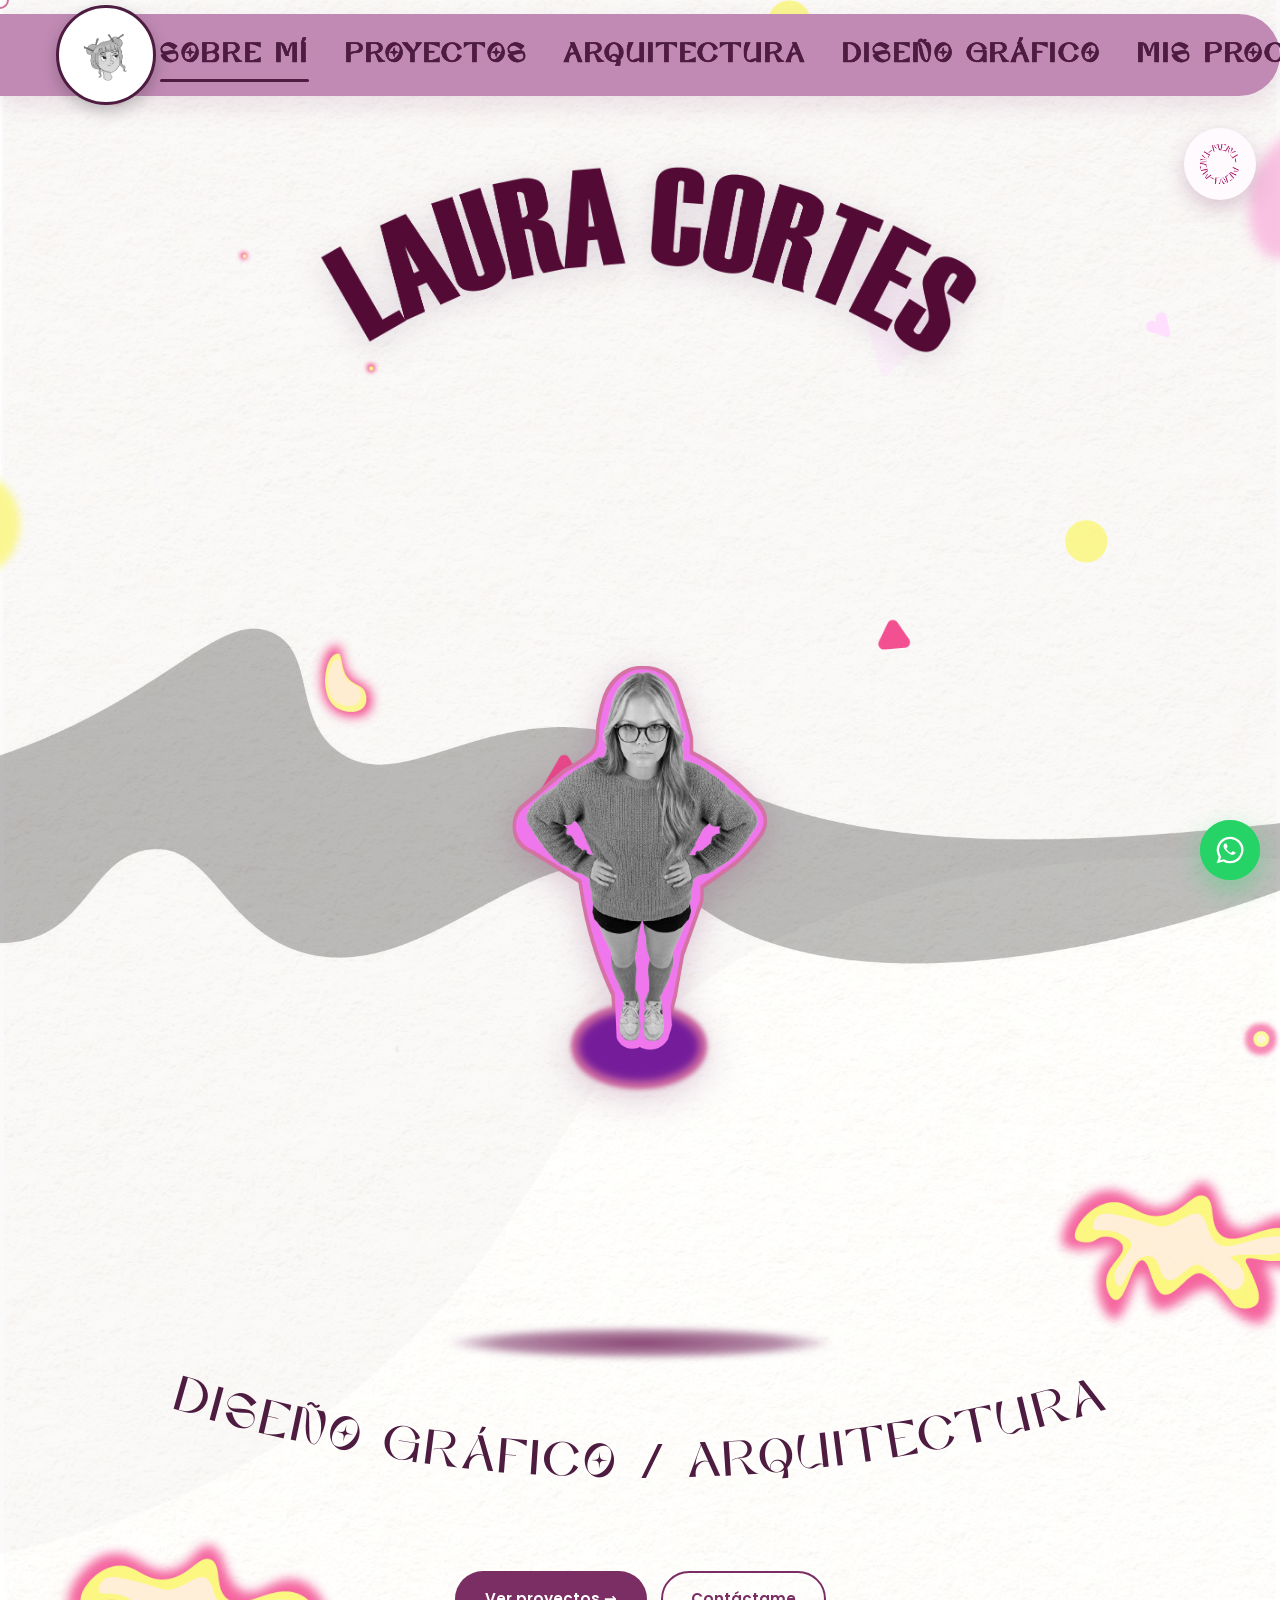
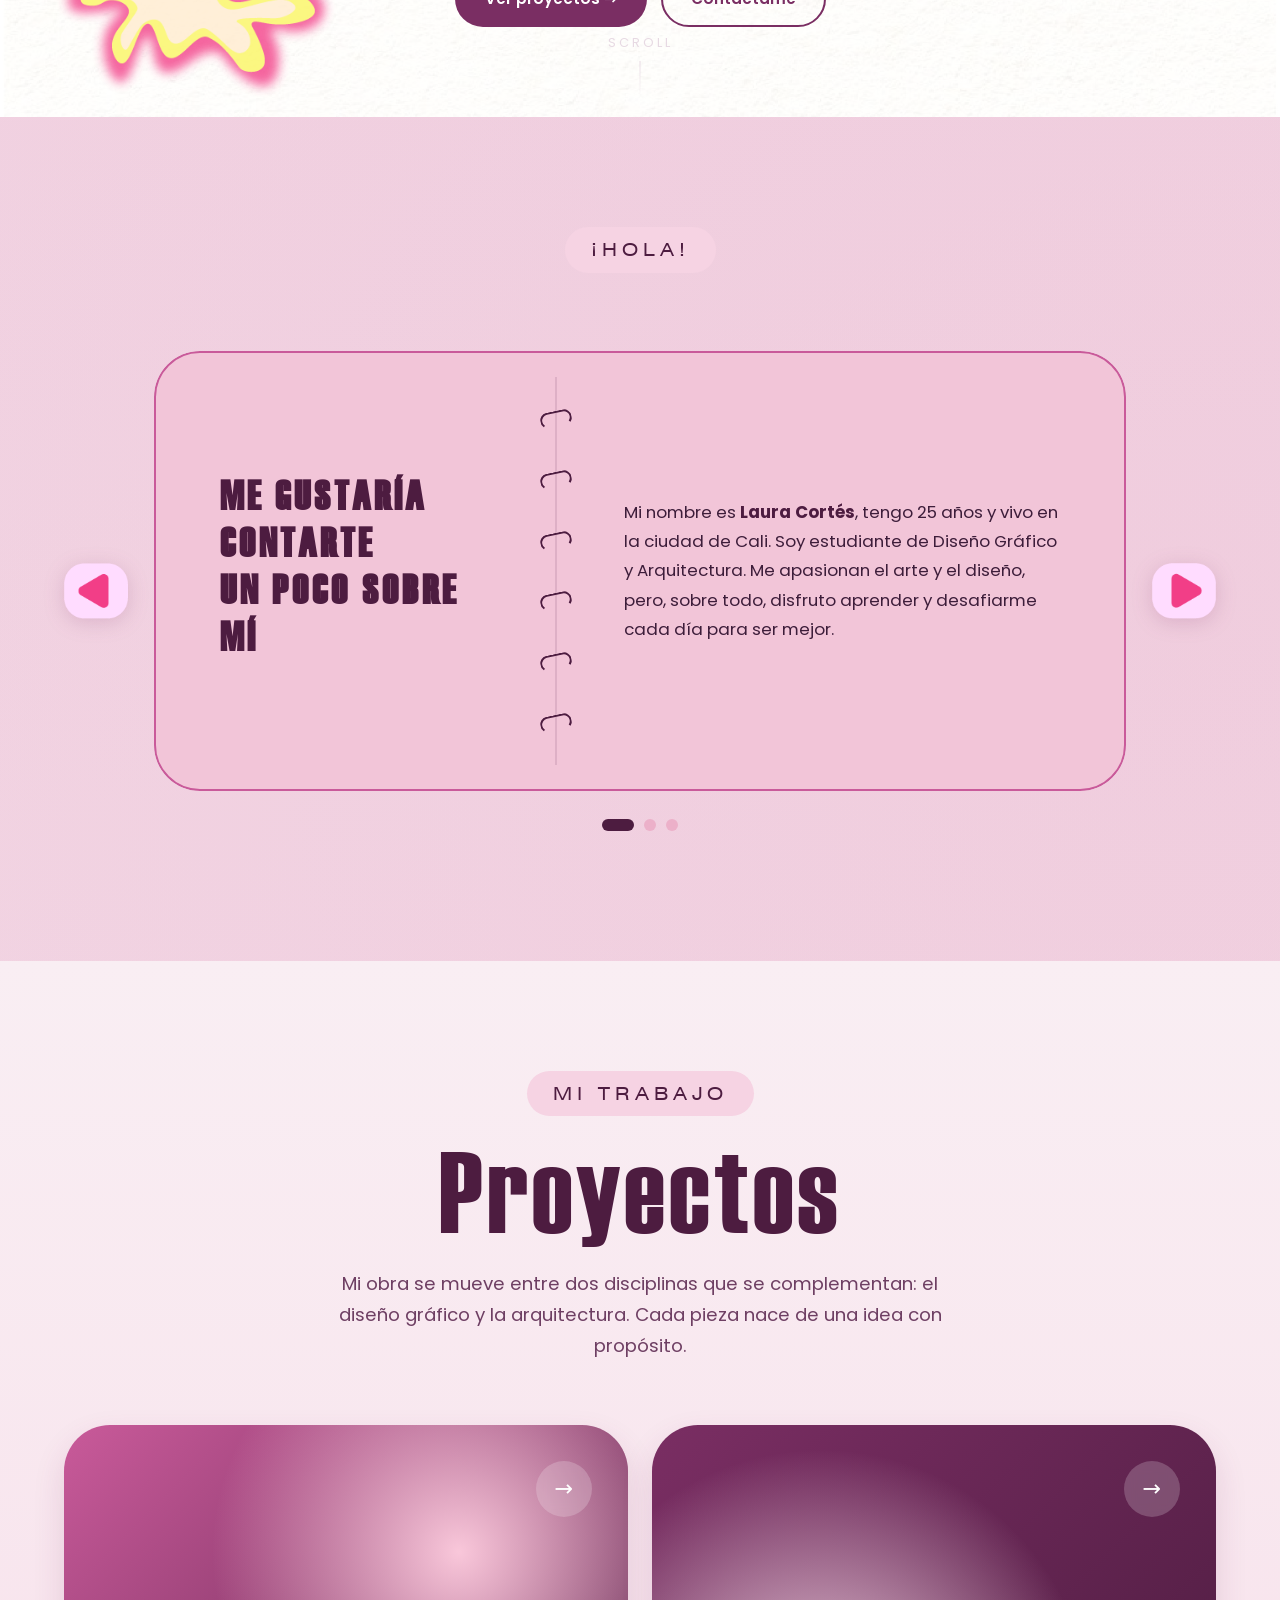
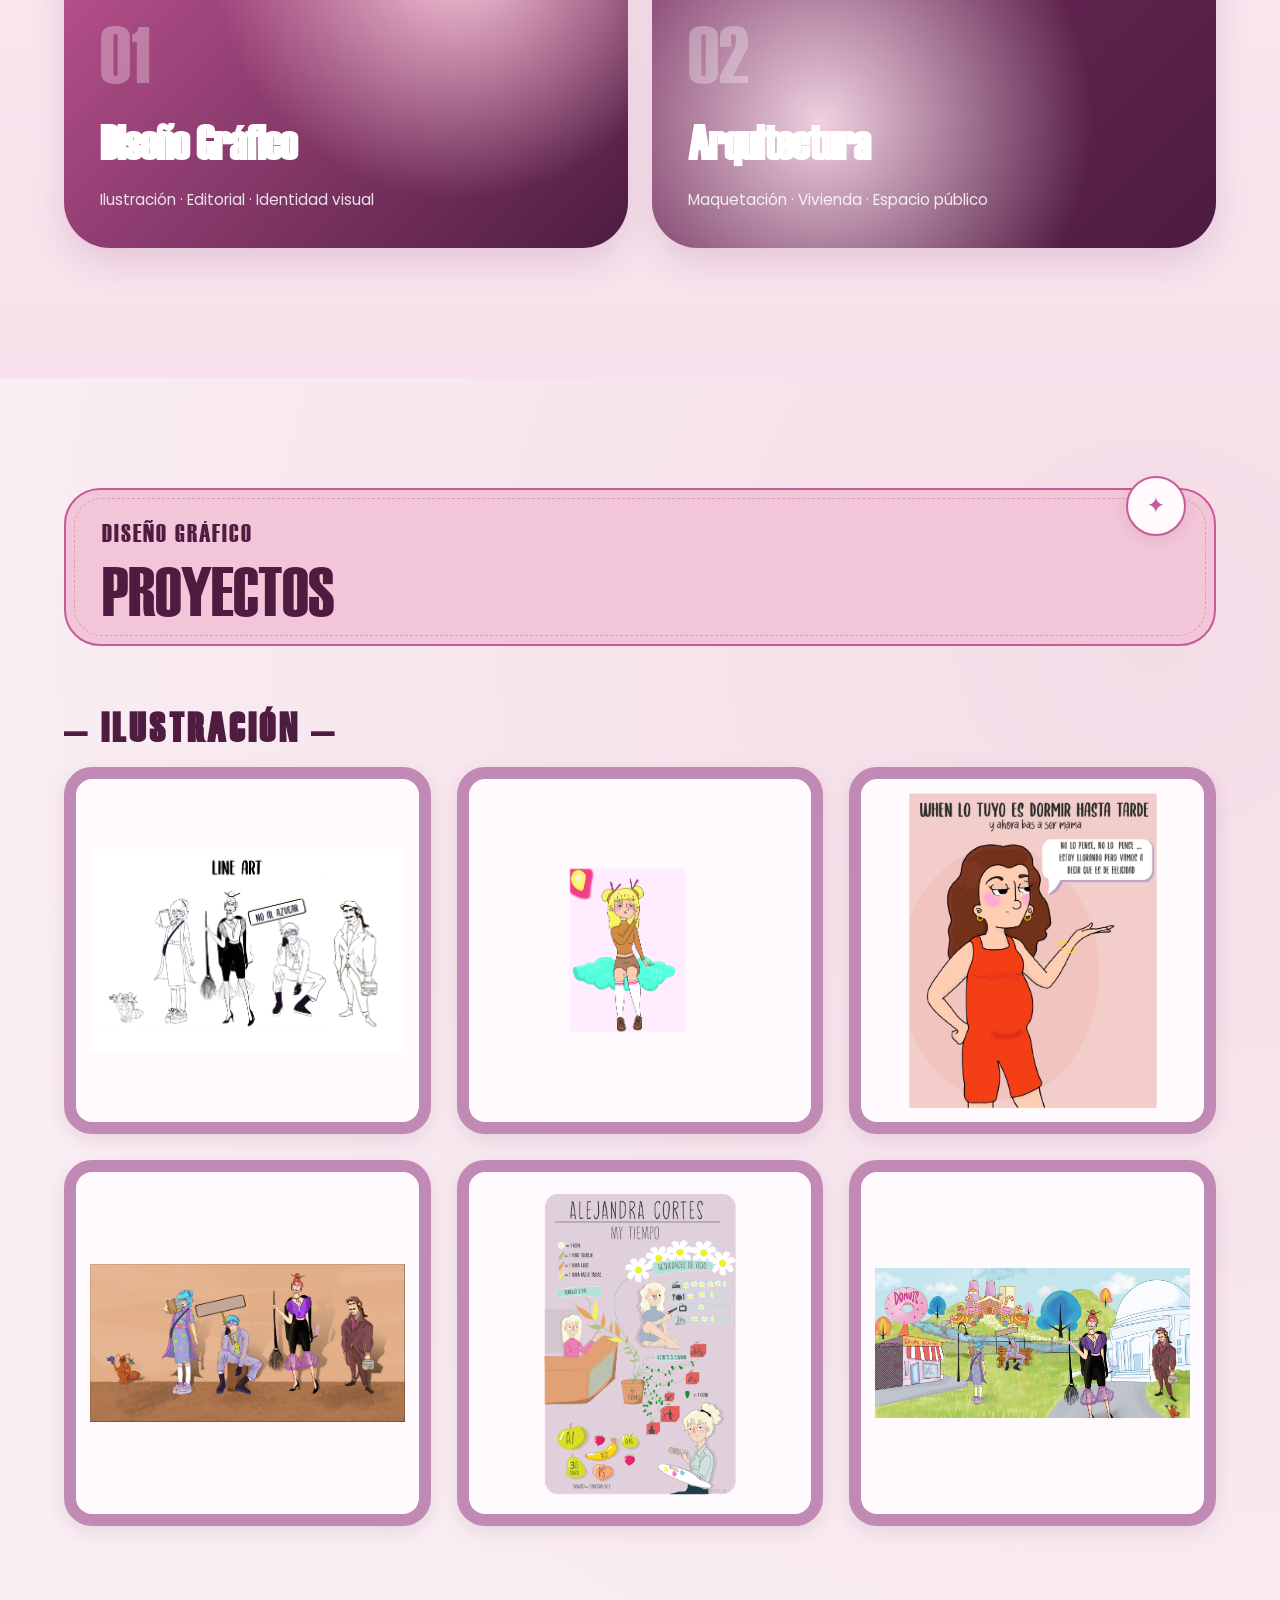
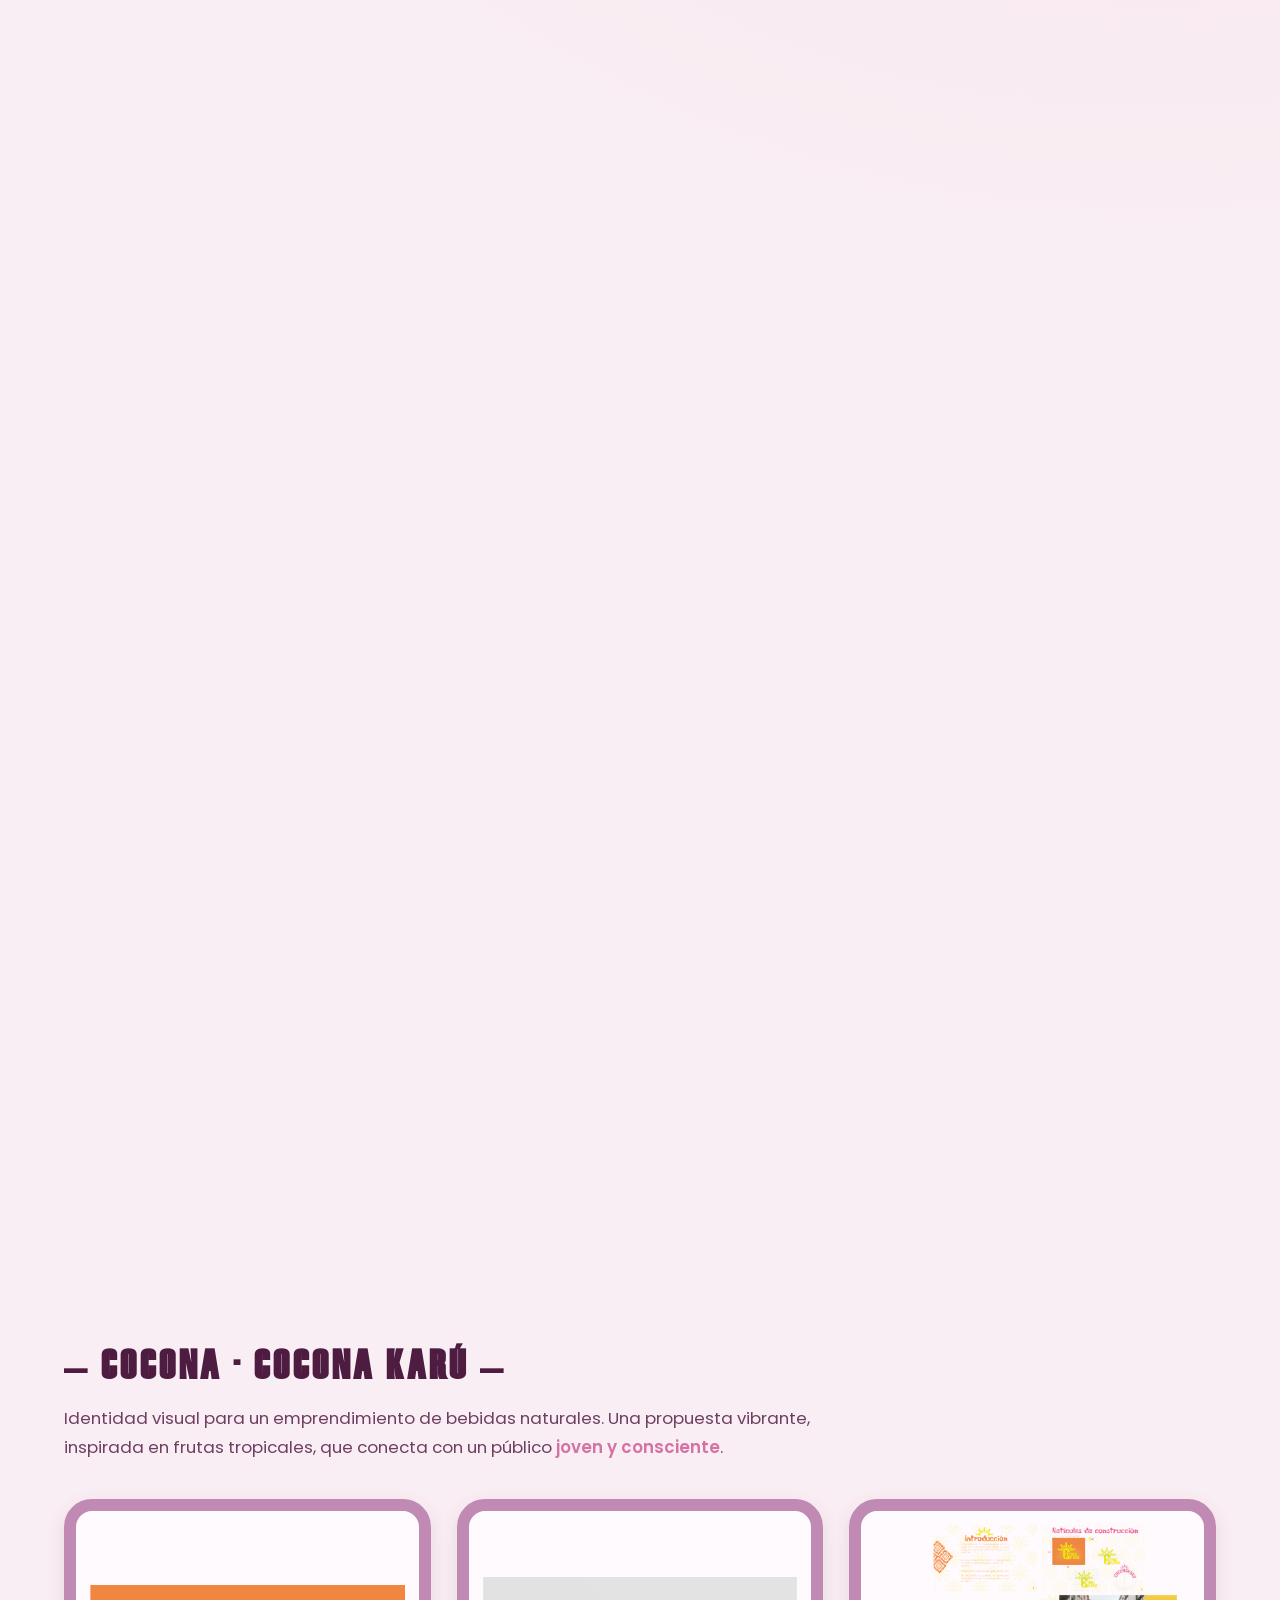
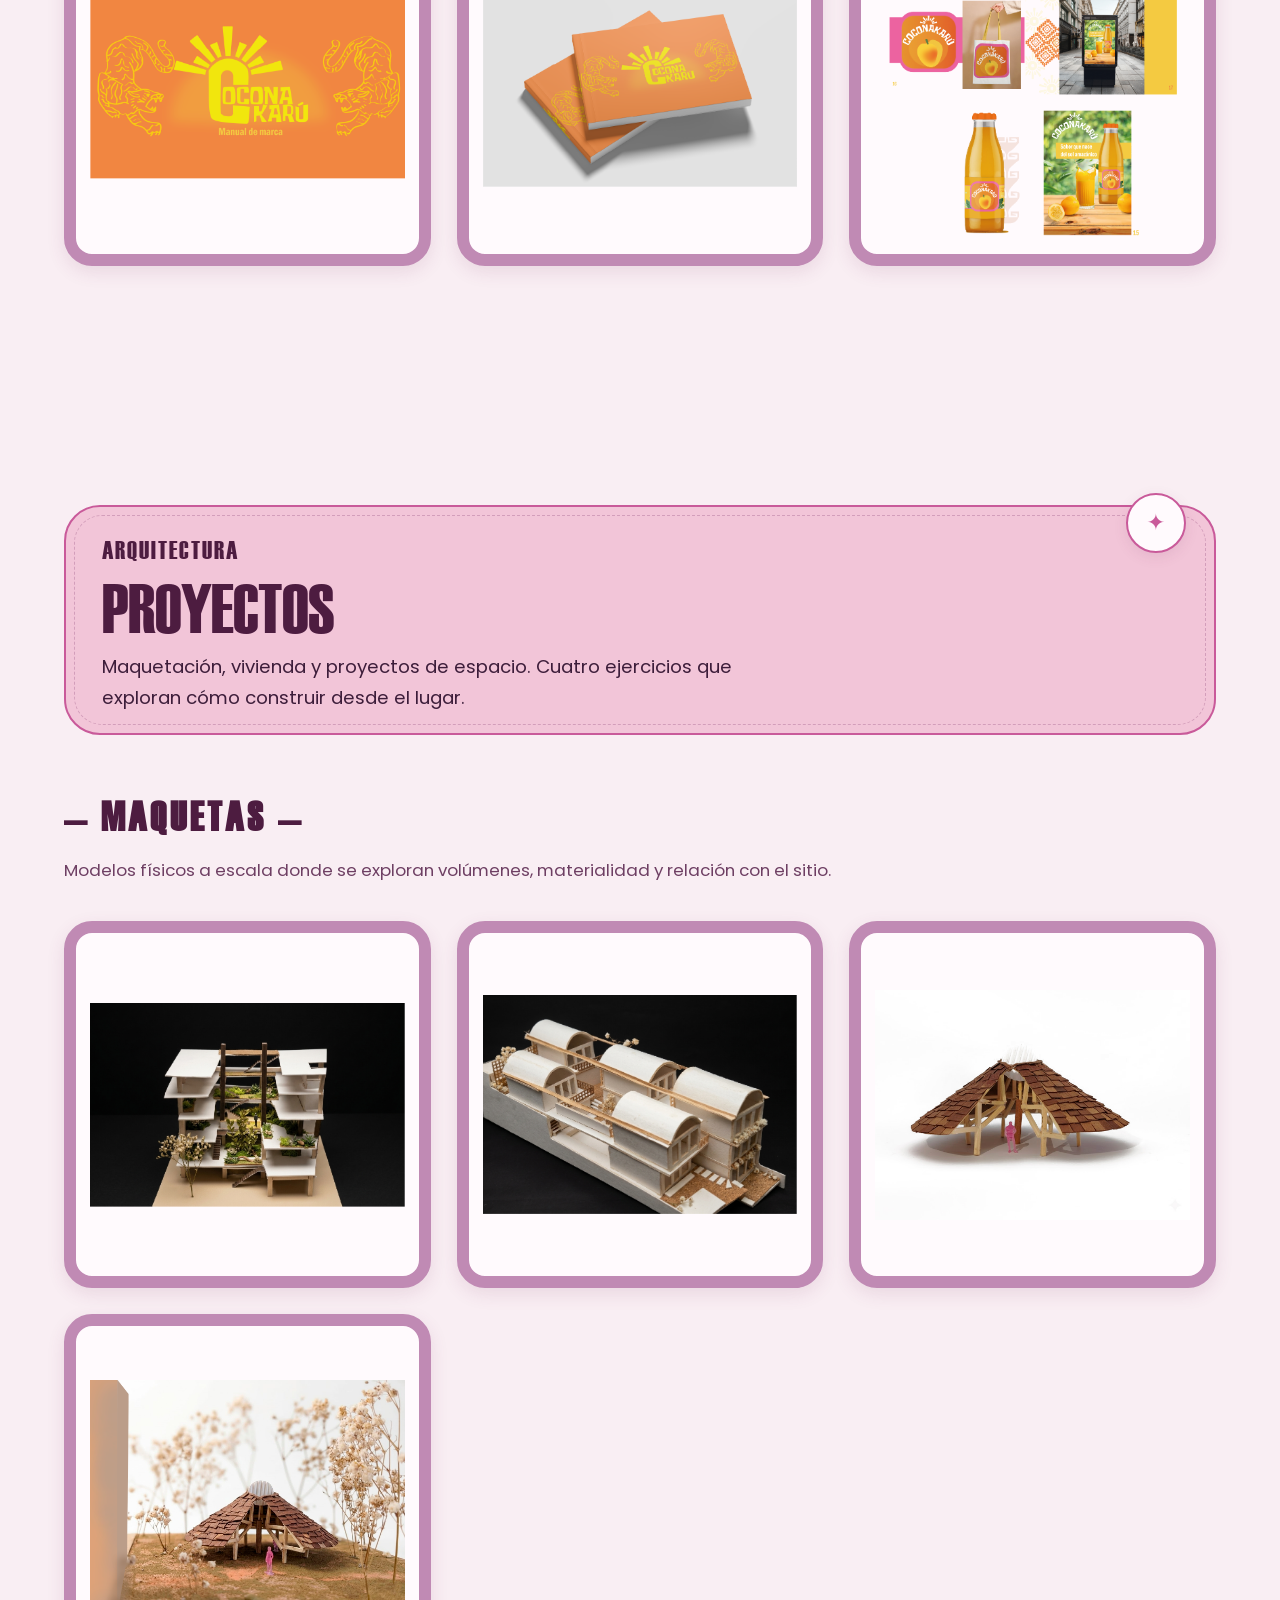
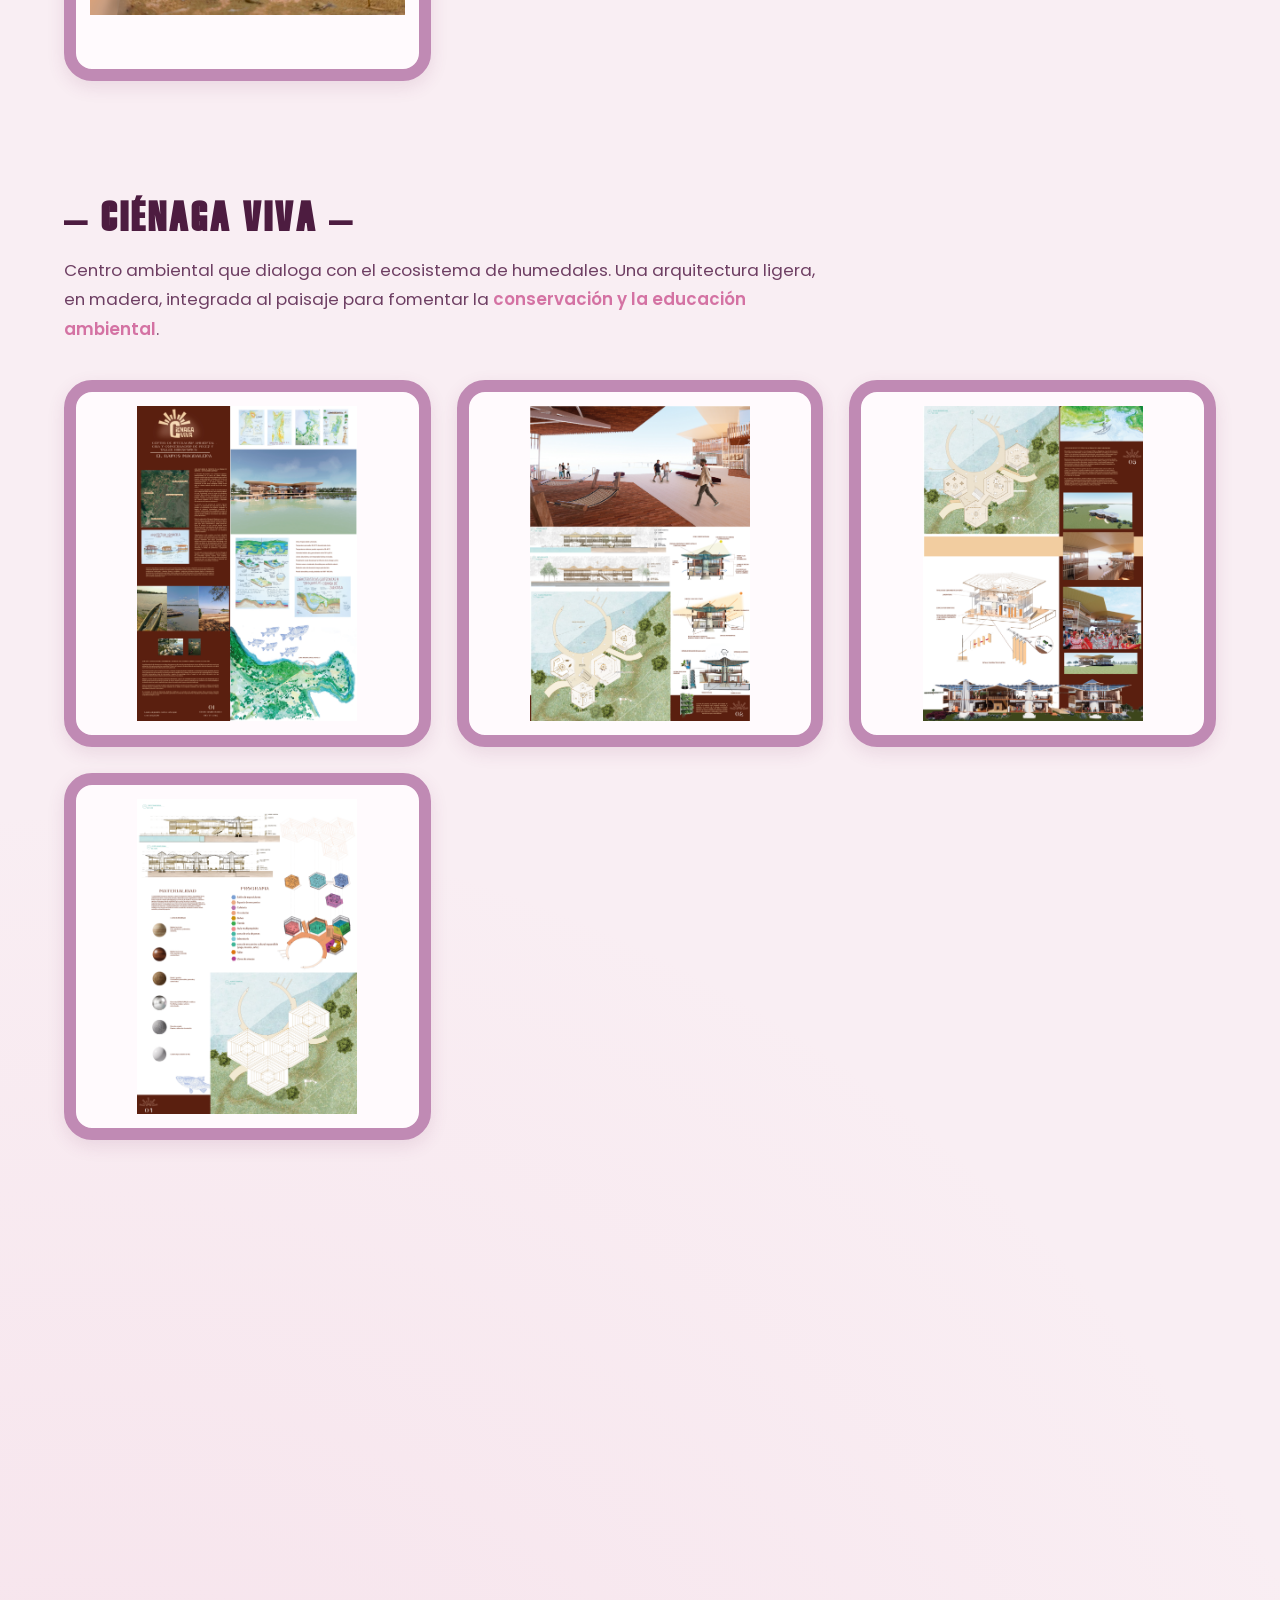
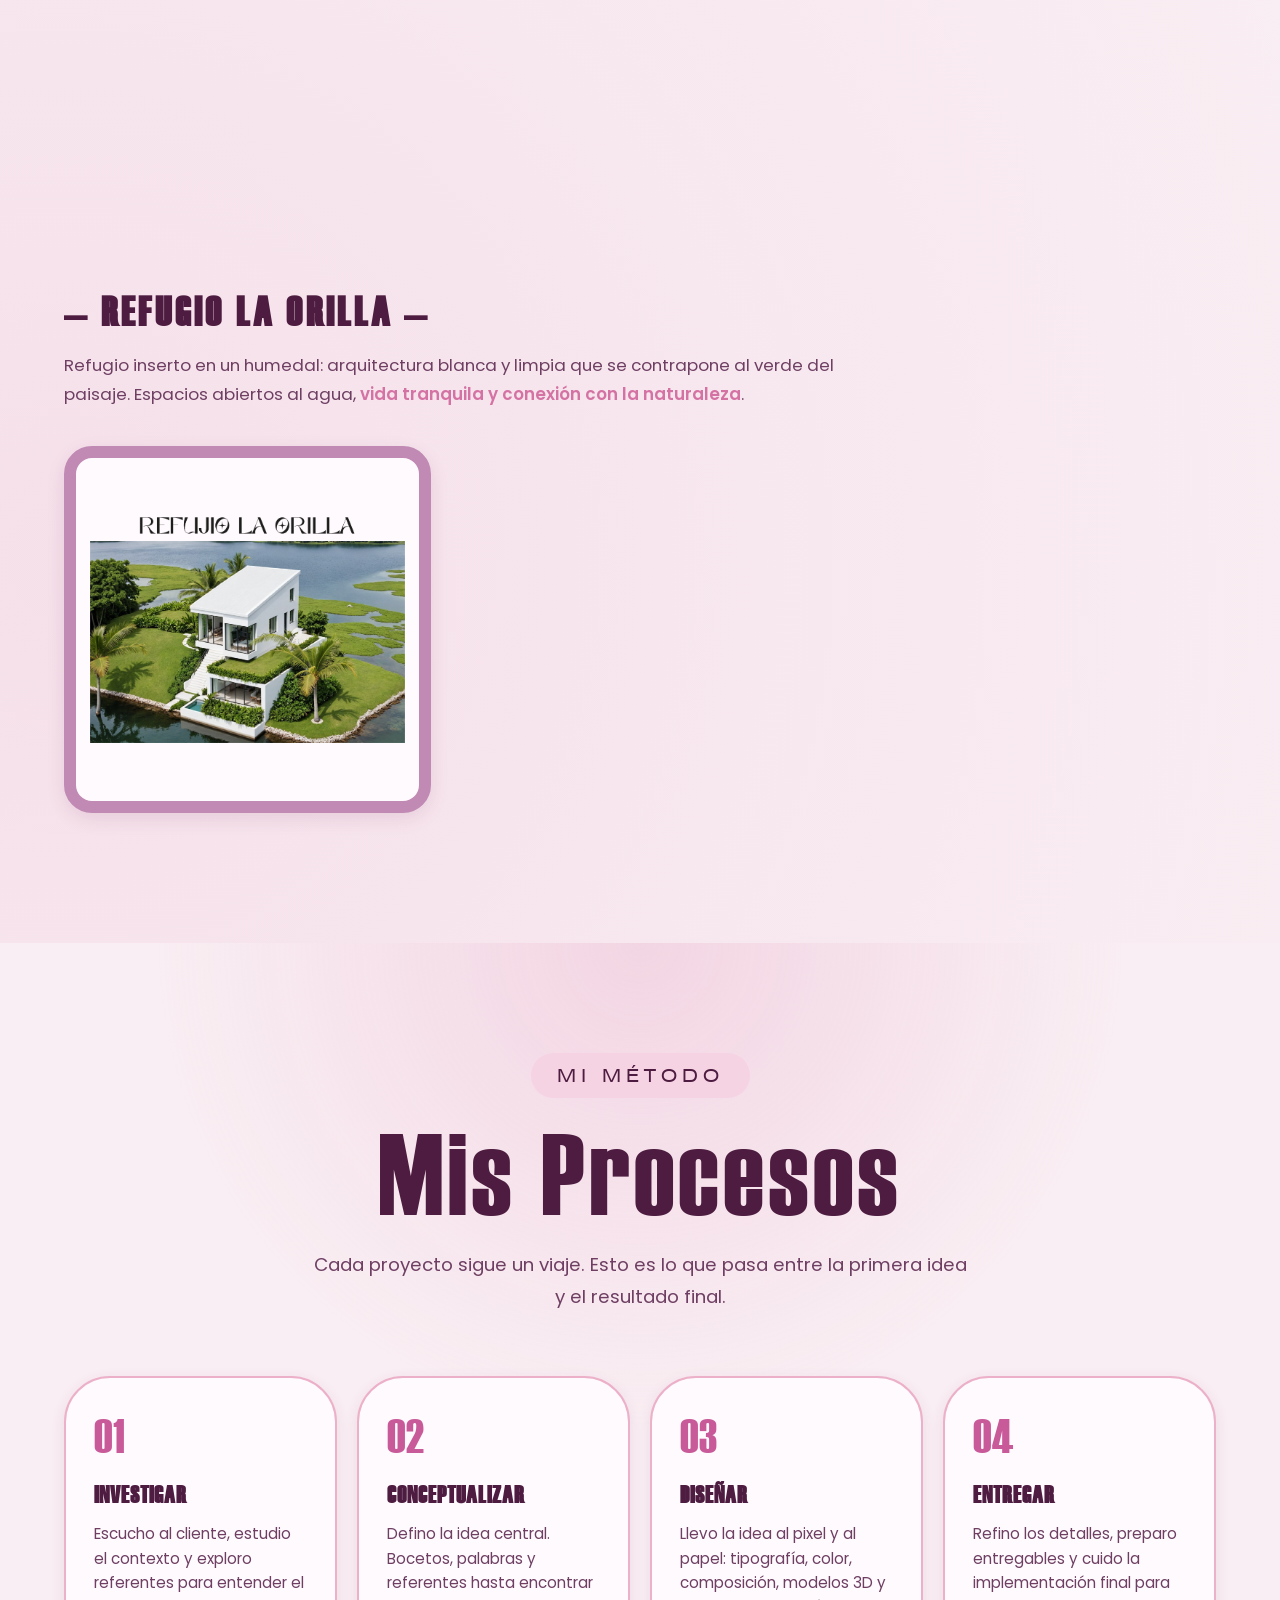
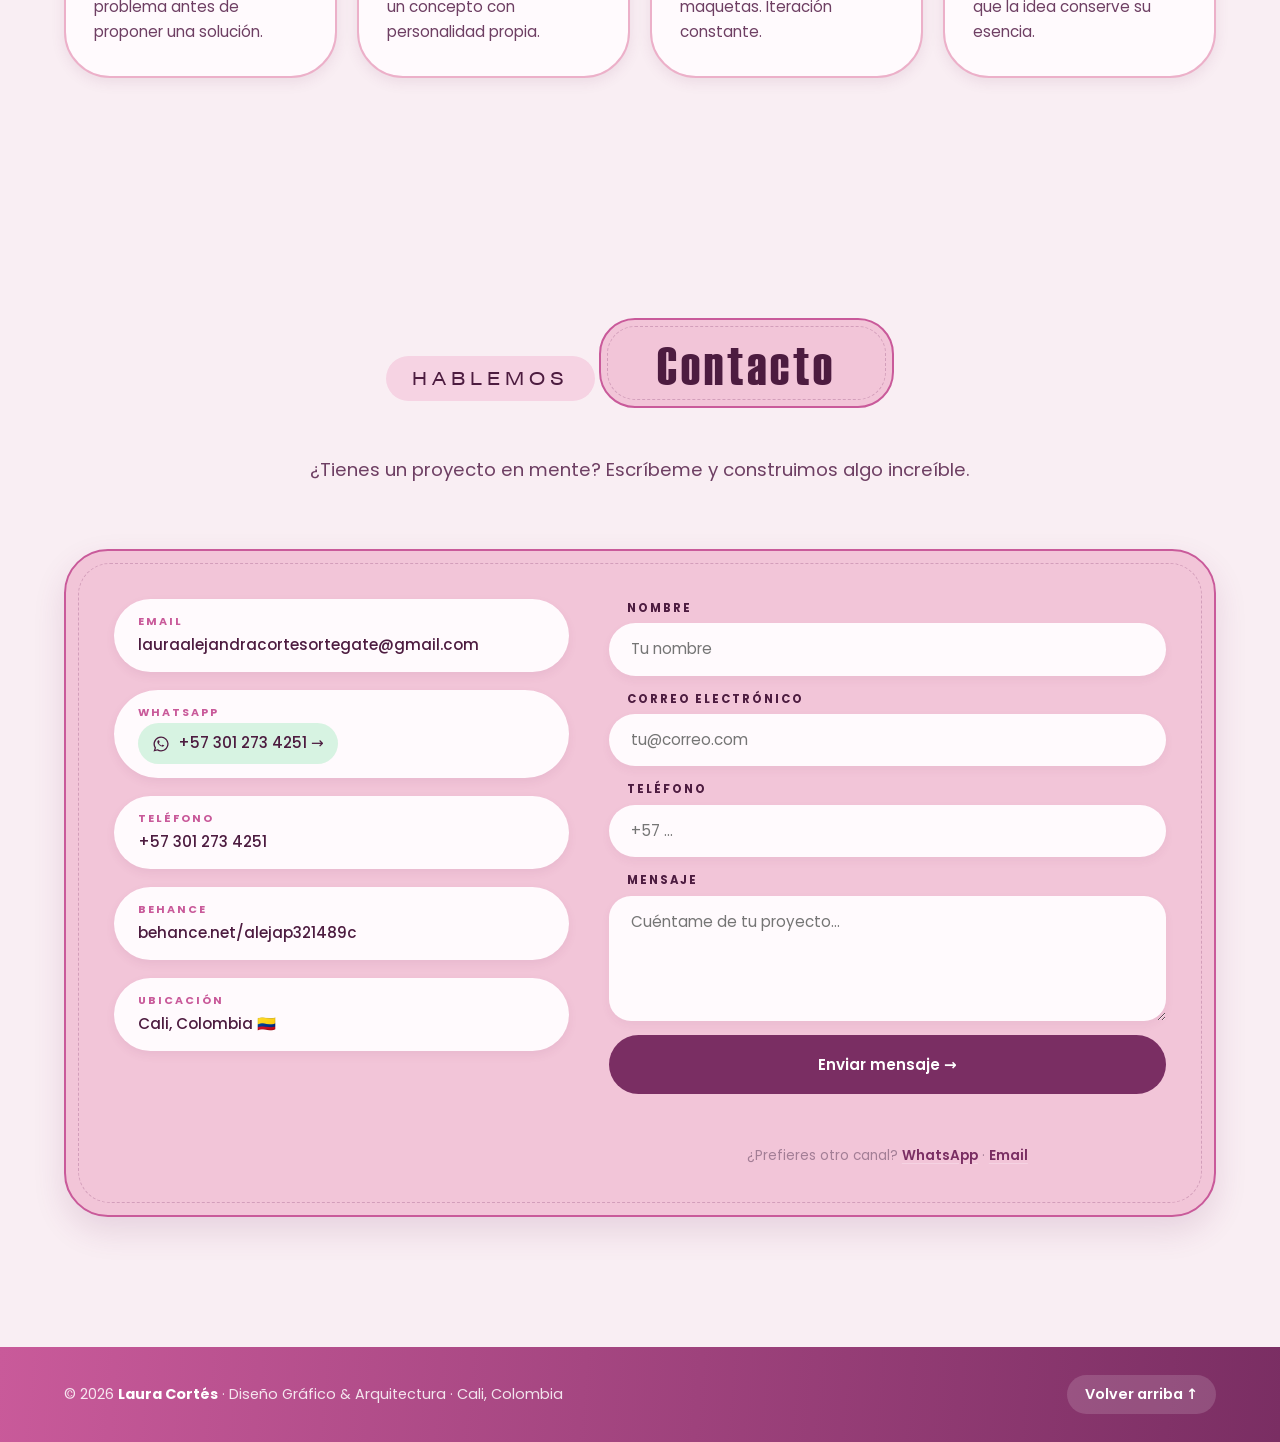
==== index.html @ f8f90459 "Initial commit: portafolio Laura Cortes" ====
<!DOCTYPE html>
<html lang="es">
<head>
    <meta charset="UTF-8">
    <meta name="viewport" content="width=device-width, initial-scale=1.0">
    <title>Laura Cortés — Portafolio · Diseño Gráfico & Arquitectura</title>
    <meta name="description" content="Portafolio de Laura Cortés — Diseñadora Gráfica y Arquitecta en formación. Branding, ilustración, editorial, vivienda y espacio público desde Cali, Colombia.">
    <meta name="theme-color" content="#b878ad">
    <link rel="icon" href="img/mi-logo.ico.ico" type="image/x-icon">
    <link rel="preconnect" href="https://fonts.googleapis.com">
    <link rel="preconnect" href="https://fonts.gstatic.com" crossorigin>
    <link href="https://fonts.googleapis.com/css2?family=Abril+Fatface&family=Caveat:wght@400;700&family=Playfair+Display:wght@400;700;900&family=Poppins:wght@300;400;500;600;700&display=swap" rel="stylesheet">
    <link rel="stylesheet" href="css/styles.css">
</head>
<body>

    <!-- Cursor follow -->
    <div class="cursor-dot" aria-hidden="true"></div>

    <!-- Page progress bar -->
    <div class="progress-bar" id="progress-bar" aria-hidden="true"></div>

    <!-- NAVIGATION -->
    <header class="header" id="header">
        <nav class="nav container" aria-label="Navegación principal">
            <a href="#home" class="nav__logo" aria-label="Inicio">
                <img src="img/mi%20logo.png" alt="Logo Laura Cortés" />
                <span>Laura Cortés</span>
            </a>
            <ul class="nav__list" id="nav-menu">
                <li><a href="#home" class="nav__link active">Sobre mí</a></li>
                <li><a href="#proyectos" class="nav__link">Proyectos</a></li>
                <li><a href="#arquitectura" class="nav__link">Arquitectura</a></li>
                <li><a href="#diseno" class="nav__link">Diseño Gráfico</a></li>
                <li><a href="#procesos" class="nav__link">Mis Procesos</a></li>
                <li><a href="#contacto" class="nav__link nav__link--cta">Contacto</a></li>
            </ul>
            <button class="nav__toggle" id="nav-toggle" aria-label="Abrir menú" aria-expanded="false">
                <span></span><span></span><span></span>
            </button>
        </nav>
    </header>

    <!-- Botón circular MENU (siempre visible) -->
    <button class="menu-fab" id="menu-fab" type="button" aria-label="Abrir menú" aria-controls="menu-drawer" aria-expanded="false">
        <img src="img/menu.png" alt="" />
    </button>

    <!-- Drawer lateral del menú -->
    <aside class="menu-drawer" id="menu-drawer" aria-hidden="true">
        <div class="menu-drawer__backdrop" id="menu-drawer-backdrop"></div>
        <div class="menu-drawer__panel">
            <button class="menu-drawer__close" id="menu-drawer-close" type="button" aria-label="Cerrar menú">×</button>

            <!-- LAURA CORTES en arco -->
            <div class="menu-drawer__brand-arc" aria-hidden="true">
                <svg viewBox="0 0 400 110" preserveAspectRatio="xMidYMid meet">
                    <defs>
                        <path id="drawerBrandArc" d="M 20 90 Q 200 0 380 90" />
                    </defs>
                    <text>
                        <textPath href="#drawerBrandArc" startOffset="50%" text-anchor="middle">
                            LAURA CORTES
                        </textPath>
                    </text>
                </svg>
            </div>

            <div class="menu-drawer__avatar">
                <img src="img/mi%20logo.png" alt="Avatar Laura Cortés" />
            </div>
            <h2 class="menu-drawer__home">HOME</h2>
            <ul class="menu-drawer__list">
                <li><a href="#sobre-mi"   class="menu-drawer__link" data-section="sobre-mi">SOBRE MI</a></li>
                <li><a href="#proyectos"  class="menu-drawer__link" data-section="proyectos">PROYECTOS</a></li>
                <li><a href="#arquitectura" class="menu-drawer__link" data-section="arquitectura">ARQUITECTURA</a></li>
                <li><a href="#diseno"     class="menu-drawer__link" data-section="diseno">DISEÑO GRÁFICO</a></li>
                <li><a href="#procesos"   class="menu-drawer__link" data-section="procesos">MIS PROCESOS</a></li>
                <li><a href="#contacto"   class="menu-drawer__link" data-section="contacto">CONTACTO</a></li>
            </ul>
        </div>
    </aside>

    <!-- HERO -->
    <section class="hero" id="home">
        <!-- Capa 1 (40%): degradado-02 (onda gris) -->
        <img class="hero__layer hero__layer--02" src="img/fondo-textura-degradado-02-01.png.jpg" alt="" aria-hidden="true" />

        <!-- Capa 2 (70%): degradado-03 detrás de la foto -->
        <img class="hero__layer hero__layer--03" src="img/fondo-textura-degradado-03-01.png.jpg" alt="" aria-hidden="true" />

        <!-- scattered shapes overlay -->
        <span class="hero__shapes" aria-hidden="true">
            <img src="img/formas1.png.png" alt="" />
        </span>

        <div class="hero__container container">
            <img src="img/titulo.png" alt="Laura Cortés" class="hero__title-img reveal" />

            <div class="hero__photo-wrap reveal" style="--d:.2s">
                <img src="img/laura-01.png" alt="Foto de Laura Cortés" class="hero__photo" />
            </div>

            <!-- curved subtitle "DISEÑO GRÁFICO / ARQUITECTURA" -->
            <div class="hero__subtitle-arc reveal" style="--d:.4s" aria-hidden="true">
                <svg viewBox="0 0 1200 200" preserveAspectRatio="xMidYMid meet">
                    <defs>
                        <path id="subtitleArc" d="M 30 40 Q 600 220 1170 40" />
                    </defs>
                    <text>
                        <textPath href="#subtitleArc" startOffset="50%" text-anchor="middle">
                            DISEÑO GRÁFICO / ARQUITECTURA
                        </textPath>
                    </text>
                </svg>
            </div>
            <p class="visually-hidden">Diseño gráfico / Arquitectura</p>

            <div class="hero__cta reveal" style="--d:.55s">
                <a href="#proyectos" class="btn btn--primary">Ver proyectos →</a>
                <a href="#contacto" class="btn btn--ghost">Contáctame</a>
            </div>
        </div>

        <a href="#sobre-mi" class="hero__scroll" aria-label="Bajar">
            <span class="hero__scroll-text">Scroll</span>
            <span class="hero__scroll-line"></span>
        </a>
    </section>

    <!-- SOBRE MI — carrusel tipo cuaderno espiral -->
    <section class="about section" id="sobre-mi">
        <div class="container">
            <header class="section__header section__header--center">
                <span class="section__kicker">¡Hola!</span>
            </header>

            <div class="about-carousel" id="about-carousel" aria-roledescription="carousel">
                <button class="about-carousel__nav about-carousel__nav--prev" type="button" aria-label="Página anterior">
                    <img src="img/boton%20izquierdo.png" alt="" />
                </button>
                <button class="about-carousel__nav about-carousel__nav--next" type="button" aria-label="Página siguiente">
                    <img src="img/boton%20derecho.png" alt="" />
                </button>

                <div class="about-carousel__viewport">
                    <div class="about-carousel__track" id="about-track">

                <article class="about-card about-card--bio reveal-up">
                    <div class="about-card__title-pane">
                        <h3>ME GUSTARÍA CONTARTE<br>UN POCO SOBRE MÍ</h3>
                    </div>
                    <div class="about-card__spiral" aria-hidden="true">
                        <span></span><span></span><span></span><span></span><span></span><span></span>
                    </div>
                    <div class="about-card__content-pane">
                        <p>Mi nombre es <strong>Laura Cortés</strong>, tengo 25 años y vivo en la ciudad de Cali. Soy estudiante de Diseño Gráfico y Arquitectura. Me apasionan el arte y el diseño, pero, sobre todo, disfruto aprender y desafiarme cada día para ser mejor.</p>
                    </div>
                </article>

                <article class="about-card about-card--skills reveal-up" style="--d:.1s">
                    <div class="about-card__title-pane">
                        <h3>MIS HABILIDADES<br>TÉCNICAS</h3>
                        <p class="about-card__hint">Las herramientas con las que doy vida a cada idea</p>
                    </div>
                    <div class="about-card__spiral" aria-hidden="true">
                        <span></span><span></span><span></span><span></span><span></span><span></span>
                    </div>
                    <div class="about-card__content-pane">
                    <ul class="skills">
                        <li class="skill" tabindex="0" role="button" aria-label="Más sobre Illustrator"
                            data-color="#FF9A00"
                            data-name="Adobe Illustrator"
                            data-level="Avanzado"
                            data-desc="Mi herramienta principal para crear arte vectorial. Aquí nacen los logos, íconos, ilustraciones y sistemas gráficos que escalan a cualquier tamaño sin perder calidad."
                            data-uses="Logos e identidades de marca|Ilustración vectorial editorial|Iconografía y sistemas|Ilustración para empaque|Patrones y stickers|Trazado de tipografía custom">
                            <span class="skill__icon">
                                <img src="img/iconos/illustreitor.png" alt="Illustrator" />
                            </span>
                            <span class="skill__name">Illustrator</span>
                        </li>
                        <li class="skill" tabindex="0" role="button" aria-label="Más sobre 3ds Max"
                            data-color="#1A8FE3"
                            data-name="Autodesk 3ds Max"
                            data-level="Intermedio"
                            data-desc="Modelado y renderizado 3D para visualización arquitectónica y producto. Ideal para iluminación realista y render de alta calidad."
                            data-uses="Modelado arquitectónico 3D|Visualización de interiores|Renders fotorrealistas|Animación de cámaras|Iluminación V-Ray / Corona|Composición de escenas">
                            <span class="skill__icon">
                                <img src="img/iconos/3dsmax.png" alt="3ds Max" />
                            </span>
                            <span class="skill__name">3ds Max</span>
                        </li>
                        <li class="skill" tabindex="0" role="button" aria-label="Más sobre Photoshop"
                            data-color="#31A8FF"
                            data-name="Adobe Photoshop"
                            data-level="Avanzado"
                            data-desc="Edición, retoque y composición. Lo uso para llevar fotografías y mockups al siguiente nivel y para crear arte digital con textura y atmósfera."
                            data-uses="Retoque y edición fotográfica|Composiciones y collages|Mockups de empaque y editorial|Piezas para redes sociales|Texturas y matte paintings|Color grading de imagen">
                            <span class="skill__icon">
                                <img src="img/iconos/photoshop.png" alt="Photoshop" />
                            </span>
                            <span class="skill__name">Photoshop</span>
                        </li>
                        <li class="skill" tabindex="0" role="button" aria-label="Más sobre InDesign"
                            data-color="#F36"
                            data-name="Adobe InDesign"
                            data-level="Avanzado"
                            data-desc="Maquetación profesional para impreso y digital. Aquí construyo libros, revistas y portafolios con tipografía y retícula cuidadas."
                            data-uses="Diseño editorial (libros y revistas)|Brochures, dossiers y portafolios|Manuales de marca|Catálogos y reportes|Maquetación tipográfica|PDFs interactivos">
                            <span class="skill__icon">
                                <img src="img/iconos/indesing.png" alt="InDesign" />
                            </span>
                            <span class="skill__name">InDesign</span>
                        </li>
                        <li class="skill" tabindex="0" role="button" aria-label="Más sobre Adobe XD"
                            data-color="#FF61F6"
                            data-name="Adobe XD"
                            data-level="Intermedio"
                            data-desc="Diseño de interfaces y experiencia de usuario. Lo uso para prototipar apps y sitios web antes de pasar a desarrollo."
                            data-uses="Wireframes y bocetos UX|Prototipado de apps móviles|Diseño UI para web|Flujos de navegación|Componentes y design tokens|Hand-off para desarrollo">
                            <span class="skill__icon">
                                <img src="img/iconos/adove xd.png" alt="Adobe XD" />
                            </span>
                            <span class="skill__name">Adobe XD</span>
                        </li>
                        <li class="skill" tabindex="0" role="button" aria-label="Más sobre Filmora"
                            data-color="#22B7CB"
                            data-name="Filmora 14"
                            data-level="Intermedio"
                            data-desc="Edición de video para contenido digital. Cortes ágiles, ritmo, color y sonido para que cada pieza cuente una historia."
                            data-uses="Reels y TikToks de marca|Contenido para redes sociales|Edición de video corporativo|Color grading básico|Sincronización con audio|Subtítulos animados">
                            <span class="skill__icon">
                                <img src="img/iconos/filmora14.png" alt="Filmora" />
                            </span>
                            <span class="skill__name">Filmora</span>
                        </li>
                        <li class="skill" tabindex="0" role="button" aria-label="Más sobre Figma"
                            data-color="#F24E1E"
                            data-name="Figma"
                            data-level="Avanzado"
                            data-desc="Mi espacio favorito para diseñar interfaces y trabajar en equipo en tiempo real. Sistemas de diseño consistentes y colaboración fluida."
                            data-uses="Diseño UI/UX colaborativo|Sistemas y design tokens|Prototipos interactivos|Wireframes rápidos|Documentación de marca|Hand-off a desarrollo">
                            <span class="skill__icon">
                                <img src="img/iconos/figma%20..png" alt="Figma" />
                            </span>
                            <span class="skill__name">Figma</span>
                        </li>
                        <li class="skill" tabindex="0" role="button" aria-label="Más sobre Revit"
                            data-color="#0696D7"
                            data-name="Autodesk Revit"
                            data-level="Intermedio"
                            data-desc="Modelado BIM 3D. Permite mantener el modelo, los planos y la documentación coherentes en tiempo real."
                            data-uses="Modelado BIM 3D|Documentación arquitectónica|Plantas, cortes y vistas|Detalles automatizados|Renders básicos|Coordinación entre disciplinas">
                            <span class="skill__icon">
                                <img src="img/iconos/revit.png" alt="Revit" />
                            </span>
                            <span class="skill__name">Revit</span>
                        </li>
                        <li class="skill" tabindex="0" role="button" aria-label="Más sobre AutoCAD"
                            data-color="#E60000"
                            data-name="AutoCAD"
                            data-level="Avanzado"
                            data-desc="Dibujo técnico arquitectónico 2D. Aquí desarrollo planos precisos, planimetrías y detalles constructivos."
                            data-uses="Plantas arquitectónicas|Cortes y fachadas|Detalles constructivos|Planimetrías urbanas|Dibujo técnico 2D|Documentación CAD para obra">
                            <span class="skill__icon">
                                <img src="img/iconos/autocad.png" alt="AutoCAD" />
                            </span>
                            <span class="skill__name">AutoCAD</span>
                        </li>
                        <li class="skill" tabindex="0" role="button" aria-label="Más sobre Rhino"
                            data-color="#801010"
                            data-name="Rhinoceros 3D"
                            data-level="Intermedio"
                            data-desc="Modelado 3D NURBS para arquitectura y diseño industrial. Ideal para superficies complejas, exploración volumétrica y proyectos de geometría avanzada."
                            data-uses="Modelado NURBS|Geometría arquitectónica avanzada|Diseño paramétrico (Grasshopper)|Modelado de mobiliario|Estudios de superficie|Renders con plugins">
                            <span class="skill__icon">
                                <img src="img/iconos/rhino.png" alt="Rhino" />
                            </span>
                            <span class="skill__name">Rhino</span>
                        </li>
                    </ul>
                    <p class="skills__hint">↗ Haz clic en cualquier herramienta para ver qué puedo hacer con ella</p>
                    </div>
                </article>

                <article class="about-card about-card--exp reveal-up" style="--d:.2s">
                    <div class="about-card__title-pane">
                        <h3>MI EXPERIENCIA</h3>
                    </div>
                    <div class="about-card__spiral" aria-hidden="true">
                        <span></span><span></span><span></span><span></span><span></span><span></span>
                    </div>
                    <div class="about-card__content-pane">
                        <p>Diseñadora en formación entre el gráfico y la arquitectura, convierto ideas en identidades con propósito. He trabajado como freelancer creando branding para marcas independientes y también he dado vida a mi propio emprendimiento, desarrollando su universo visual y gestionando sus redes. Me interesa explorar la creatividad como herramienta de solución, fortaleciendo mis procesos con formación en gestión del tiempo y pensamiento creativo.</p>
                    </div>
                </article>

                    </div><!-- /track -->
                </div><!-- /viewport -->

                <div class="about-carousel__dots" role="tablist">
                    <button class="about-carousel__dot is-active" type="button" data-slide="0" aria-label="Ir a la página 1"></button>
                    <button class="about-carousel__dot" type="button" data-slide="1" aria-label="Ir a la página 2"></button>
                    <button class="about-carousel__dot" type="button" data-slide="2" aria-label="Ir a la página 3"></button>
                </div>
            </div><!-- /about-carousel -->
        </div>
    </section>

    <!-- PROYECTOS INTRO -->
    <section class="disciplines section" id="proyectos">
        <div class="container">
            <header class="section__header section__header--center">
                <span class="section__kicker">Mi trabajo</span>
                <h2 class="section__title section__title--xl">Proyectos</h2>
                <p class="section__lead">Mi obra se mueve entre dos disciplinas que se complementan: el diseño gráfico y la arquitectura. Cada pieza nace de una idea con propósito.</p>
            </header>

            <div class="disciplines__grid">
                <a href="#diseno" class="discipline reveal-up">
                    <div class="discipline__bg discipline__bg--design"></div>
                    <div class="discipline__inner">
                        <span class="discipline__num">01</span>
                        <h3 class="discipline__title">Diseño Gráfico</h3>
                        <p class="discipline__tags">Ilustración · Editorial · Identidad visual</p>
                        <span class="discipline__arrow" aria-hidden="true">→</span>
                    </div>
                </a>
                <a href="#arquitectura" class="discipline reveal-up" style="--d:.15s">
                    <div class="discipline__bg discipline__bg--arch"></div>
                    <div class="discipline__inner">
                        <span class="discipline__num">02</span>
                        <h3 class="discipline__title">Arquitectura</h3>
                        <p class="discipline__tags">Maquetación · Vivienda · Espacio público</p>
                        <span class="discipline__arrow" aria-hidden="true">→</span>
                    </div>
                </a>
            </div>
        </div>
    </section>

    <!-- DISEÑO GRÁFICO -->
    <section class="design section" id="diseno">
        <div class="container">
            <header class="section__header">
                <span class="section__kicker">Diseño Gráfico</span>
                <h2 class="section__title section__title--xl">PROYECTOS</h2>
            </header>

            <!-- Ilustración -->
            <div class="subsection reveal-up" id="ilustracion">
                <h3 class="subsection__title">— Ilustración —</h3>
                <div class="gallery-grid">
                    <figure class="thumb">
                        <img src="img/dise%C3%B1o%20grafico/illustracion/line%20art%20personajes.png" alt="Line art de personajes" loading="lazy" />
                        <figcaption>Line Art · Personajes</figcaption>
                    </figure>
                    <figure class="thumb">
                        <img src="img/dise%C3%B1o%20grafico/illustracion/illustracion%20ni%C3%B1a%20rubia%20palitos%20rosados_Mesa%20de%20trabajo%201.png" alt="Ilustración niña rubia con palitos rosados" loading="lazy" />
                        <figcaption>Niña rubia · Ilustración digital</figcaption>
                    </figure>
                    <figure class="thumb">
                        <img src="img/dise%C3%B1o%20grafico/illustracion/MAMI%20ILLUSTRACION%202.1-01-01.jpg" alt="Ilustración Mami" loading="lazy" />
                        <figcaption>Mami · Ilustración editorial</figcaption>
                    </figure>
                    <figure class="thumb">
                        <img src="img/dise%C3%B1o%20grafico/illustracion/captura%20.png" alt="Ilustración" loading="lazy" />
                        <figcaption>Estudio de ilustración</figcaption>
                    </figure>
                    <figure class="thumb">
                        <img src="img/dise%C3%B1o%20grafico/illustracion/rutina.png" alt="Ilustración rutina" loading="lazy" />
                        <figcaption>Rutina · Ilustración infantil</figcaption>
                    </figure>
                    <figure class="thumb">
                        <img src="img/dise%C3%B1o%20grafico/illustracion/fondo%20final%20color.png" alt="Fondo ilustrado" loading="lazy" />
                        <figcaption>Fondo · Ilustración escenográfica</figcaption>
                    </figure>
                </div>
            </div>

            <!-- Libro: EN BUSCA DE LOS SABORES -->
            <div class="subsection reveal-up" id="libro">
                <h3 class="subsection__title">— Libro · En busca de los sabores —</h3>
                <p class="subsection__lead">Libro infantil ilustrado: una aventura gráfica que combina el universo de los sabores y los aromas con personajes coloridos. La narrativa invita a los niños a <em>aprender e imaginar</em> a través de un viaje de descubrimiento.</p>
                <div class="gallery-grid">
                    <figure class="thumb">
                        <img src="img/dise%C3%B1o%20grafico/libro/libro%201.png" alt="Libro - portada" loading="lazy" />
                        <figcaption>Portada</figcaption>
                    </figure>
                    <figure class="thumb">
                        <img src="img/dise%C3%B1o%20grafico/libro/libro%202.png" alt="Libro - páginas interiores" loading="lazy" />
                        <figcaption>Páginas interiores</figcaption>
                    </figure>
                    <figure class="thumb">
                        <img src="img/dise%C3%B1o%20grafico/libro/libro%203.png" alt="Libro - mockup" loading="lazy" />
                        <figcaption>Mockup</figcaption>
                    </figure>
                </div>
            </div>

            <!-- Café: AROMA NATURAL -->
            <div class="subsection reveal-up" id="cafe">
                <h3 class="subsection__title">— Café · Aroma Natural —</h3>
                <p class="subsection__lead">Branding para una marca de café orgánico colombiano. Una identidad cálida y silvestre, con ilustraciones de fauna nativa, que evoca <em>origen, autenticidad y naturaleza</em>.</p>
                <div class="gallery-grid">
                    <figure class="thumb">
                        <img src="img/dise%C3%B1o%20grafico/cafe/cafe%201.png" alt="Aroma Natural - identidad" loading="lazy" />
                        <figcaption>Identidad</figcaption>
                    </figure>
                    <figure class="thumb">
                        <img src="img/dise%C3%B1o%20grafico/cafe/cafe%202.png" alt="Aroma Natural - empaque" loading="lazy" />
                        <figcaption>Empaque</figcaption>
                    </figure>
                    <figure class="thumb">
                        <img src="img/dise%C3%B1o%20grafico/cafe/cafe%203.png" alt="Aroma Natural - aplicaciones" loading="lazy" />
                        <figcaption>Aplicaciones</figcaption>
                    </figure>
                </div>
            </div>

            <!-- Cocona: COCONA KARÚ -->
            <div class="subsection reveal-up" id="cocona">
                <h3 class="subsection__title">— Cocona · Cocona Karú —</h3>
                <p class="subsection__lead">Identidad visual para un emprendimiento de bebidas naturales. Una propuesta vibrante, inspirada en frutas tropicales, que conecta con un público <em>joven y consciente</em>.</p>
                <div class="gallery-grid">
                    <figure class="thumb">
                        <img src="img/dise%C3%B1o%20grafico/cocona/cocona%201.png" alt="Cocona Karú - logo" loading="lazy" />
                        <figcaption>Logo</figcaption>
                    </figure>
                    <figure class="thumb">
                        <img src="img/dise%C3%B1o%20grafico/cocona/cocona%202.png" alt="Cocona Karú - empaque" loading="lazy" />
                        <figcaption>Empaque</figcaption>
                    </figure>
                    <figure class="thumb">
                        <img src="img/dise%C3%B1o%20grafico/cocona/cocona%204.png" alt="Cocona Karú - aplicaciones" loading="lazy" />
                        <figcaption>Aplicaciones</figcaption>
                    </figure>
                </div>
            </div>
        </div>
    </section>

    <!-- ARQUITECTURA -->
    <section class="arch section" id="arquitectura">
        <div class="container">
            <header class="section__header">
                <span class="section__kicker">Arquitectura</span>
                <h2 class="section__title section__title--xl">PROYECTOS</h2>
                <p class="section__lead">Maquetación, vivienda y proyectos de espacio. Cuatro ejercicios que exploran cómo construir desde el lugar.</p>
            </header>

            <!-- Maquetas -->
            <div class="subsection reveal-up" id="maquetas">
                <h3 class="subsection__title">— Maquetas —</h3>
                <p class="subsection__lead">Modelos físicos a escala donde se exploran volúmenes, materialidad y relación con el sitio.</p>
                <div class="gallery-grid">
                    <figure class="thumb">
                        <img src="img/arqui/maquetas/edificio.png" alt="Maqueta - edificio" loading="lazy" />
                        <figcaption>Edificio · Maqueta volumétrica</figcaption>
                    </figure>
                    <figure class="thumb">
                        <img src="img/arqui/maquetas/maqueta%20casa%20sol-01.png" alt="Maqueta Casa Sol" loading="lazy" />
                        <figcaption>Casa Sol · Maqueta</figcaption>
                    </figure>
                    <figure class="thumb">
                        <img src="img/arqui/maquetas/refujio-01.jpg" alt="Maqueta Refugio - vista 1" loading="lazy" />
                        <figcaption>Refugio · Vista 1</figcaption>
                    </figure>
                    <figure class="thumb">
                        <img src="img/arqui/maquetas/refujio%202.png" alt="Maqueta Refugio - vista 2" loading="lazy" />
                        <figcaption>Refugio · Vista 2</figcaption>
                    </figure>
                </div>
            </div>

            <!-- Ciénaga Viva -->
            <div class="subsection reveal-up" id="cienaga-viva">
                <h3 class="subsection__title">— Ciénaga Viva —</h3>
                <p class="subsection__lead">Centro ambiental que dialoga con el ecosistema de humedales. Una arquitectura ligera, en madera, integrada al paisaje para fomentar la <em>conservación y la educación ambiental</em>.</p>
                <div class="gallery-grid">
                    <figure class="thumb">
                        <img src="img/arqui/proyecto%201/cienaga-01-01.jpg" alt="Ciénaga Viva — Vista 1" loading="lazy" />
                        <figcaption>Acceso principal</figcaption>
                    </figure>
                    <figure class="thumb">
                        <img src="img/arqui/proyecto%201/cienaga-02-01-01.jpg" alt="Ciénaga Viva — Vista 2" loading="lazy" />
                        <figcaption>Vista del humedal</figcaption>
                    </figure>
                    <figure class="thumb">
                        <img src="img/arqui/proyecto%201/cienaga-03-01.jpg" alt="Ciénaga Viva — Vista 3" loading="lazy" />
                        <figcaption>Pasarelas en madera</figcaption>
                    </figure>
                    <figure class="thumb">
                        <img src="img/arqui/proyecto%201/cienaga-04-01.jpg" alt="Ciénaga Viva — Vista 4" loading="lazy" />
                        <figcaption>Conjunto integrado</figcaption>
                    </figure>
                </div>
            </div>

            <!-- Casa Sol -->
            <div class="subsection reveal-up" id="casa-sol">
                <h3 class="subsection__title">— Casa Sol —</h3>
                <p class="subsection__lead">Vivienda unifamiliar en San Antonio. Patios interiores, ventilación cruzada y un lenguaje arquitectónico contemporáneo en <em>clave tropical</em>.</p>
                <div class="gallery-grid">
                    <figure class="thumb">
                        <img src="img/arqui/proyecto%202/entrega%20final%20casa%20san%20antonio%202025-01.jpg" alt="Casa Sol - Vista 1" loading="lazy" />
                        <figcaption>Fachada principal</figcaption>
                    </figure>
                    <figure class="thumb">
                        <img src="img/arqui/proyecto%202/entrega%20final%20casa%20san%20antonio%202025-02.jpg" alt="Casa Sol - Vista 2" loading="lazy" />
                        <figcaption>Vista posterior</figcaption>
                    </figure>
                    <figure class="thumb">
                        <img src="img/arqui/proyecto%202/proyecto%202.png" alt="Casa Sol - Conjunto" loading="lazy" />
                        <figcaption>Conjunto del proyecto</figcaption>
                    </figure>
                </div>
            </div>

            <!-- Refugio La Orilla -->
            <div class="subsection reveal-up" id="refugio">
                <h3 class="subsection__title">— Refugio La Orilla —</h3>
                <p class="subsection__lead">Refugio inserto en un humedal: arquitectura blanca y limpia que se contrapone al verde del paisaje. Espacios abiertos al agua, <em>vida tranquila y conexión con la naturaleza</em>.</p>
                <div class="gallery-grid">
                    <figure class="thumb">
                        <img src="img/arqui/proyecto%203/proyecto%203.png" alt="Refugio La Orilla" loading="lazy" />
                        <figcaption>Refugio · Vista exterior</figcaption>
                    </figure>
                </div>
            </div>
        </div>
    </section>

    <!-- PROCESOS -->
    <section class="process section" id="procesos">
        <div class="container">
            <header class="section__header section__header--center">
                <span class="section__kicker">Mi método</span>
                <h2 class="section__title section__title--xl">Mis Procesos</h2>
                <p class="section__lead">Cada proyecto sigue un viaje. Esto es lo que pasa entre la primera idea y el resultado final.</p>
            </header>

            <ol class="process__steps">
                <li class="process__step reveal-up">
                    <span class="process__num">01</span>
                    <h3>Investigar</h3>
                    <p>Escucho al cliente, estudio el contexto y exploro referentes para entender el problema antes de proponer una solución.</p>
                </li>
                <li class="process__step reveal-up" style="--d:.1s">
                    <span class="process__num">02</span>
                    <h3>Conceptualizar</h3>
                    <p>Defino la idea central. Bocetos, palabras y referentes hasta encontrar un concepto con personalidad propia.</p>
                </li>
                <li class="process__step reveal-up" style="--d:.2s">
                    <span class="process__num">03</span>
                    <h3>Diseñar</h3>
                    <p>Llevo la idea al pixel y al papel: tipografía, color, composición, modelos 3D y maquetas. Iteración constante.</p>
                </li>
                <li class="process__step reveal-up" style="--d:.3s">
                    <span class="process__num">04</span>
                    <h3>Entregar</h3>
                    <p>Refino los detalles, preparo entregables y cuido la implementación final para que la idea conserve su esencia.</p>
                </li>
            </ol>
        </div>
    </section>

    <!-- CONTACTO -->
    <section class="contact section" id="contacto">
        <div class="container">
            <header class="section__header section__header--center">
                <span class="section__kicker">Hablemos</span>
                <h2 class="section__title section__title--xl">Contacto</h2>
                <p class="section__lead">¿Tienes un proyecto en mente? Escríbeme y construimos algo increíble.</p>
            </header>

            <div class="contact__grid">
                <aside class="contact__info reveal-up">
                    <div class="contact__item">
                        <span class="contact__label">Email</span>
                        <a href="mailto:lauraalejandracortesortegate@gmail.com">lauraalejandracortesortegate@gmail.com</a>
                    </div>
                    <a class="contact__item contact__item--link contact__item--wa" href="https://wa.me/573012734251?text=%C2%A1Hola%20Laura!%20Vi%20tu%20portafolio%20y%20me%20gustar%C3%ADa%20hablarte%20de%20un%20proyecto." target="_blank" rel="noopener">
                        <span class="contact__label">WhatsApp</span>
                        <span class="contact__value">
                            <svg viewBox="0 0 24 24" width="18" height="18" aria-hidden="true"><path fill="currentColor" d="M19.05 4.91A10 10 0 0 0 12 2a10 10 0 0 0-8.5 15.18L2 22l4.93-1.46A10 10 0 0 0 12 22a10 10 0 0 0 7.07-17.09ZM12 20.25a8.27 8.27 0 0 1-4.21-1.15l-.3-.18-2.93.86.88-2.85-.2-.3a8.27 8.27 0 1 1 6.76 3.62Zm4.55-6.18-.55-.27c-.74-.37-1.47-.74-1.69-.81-.22-.06-.39-.09-.55.1-.16.18-.6.74-.74.9-.13.16-.27.18-.51.06-.74-.37-1.39-.7-1.99-1.27-.5-.46-.84-1.03-1.13-1.6-.2-.39-.04-.6.12-.77.16-.16.37-.42.55-.63.06-.07.11-.18.16-.27.05-.09.04-.18 0-.27-.04-.09-.55-1.32-.76-1.81-.17-.4-.35-.34-.51-.34l-.43-.01a.83.83 0 0 0-.6.27c-.21.21-.78.76-.78 1.86s.8 2.16.91 2.31c.11.16 1.59 2.43 3.86 3.41 1.85.71 2.22.59 2.62.55.4-.04 1.27-.52 1.45-1.02.18-.5.18-.93.13-1.02-.05-.09-.18-.13-.39-.22Z"/></svg>
                            +57 301 273 4251 →
                        </span>
                    </a>
                    <div class="contact__item">
                        <span class="contact__label">Teléfono</span>
                        <a href="tel:+573012734251">+57 301 273 4251</a>
                    </div>
                    <div class="contact__item">
                        <span class="contact__label">Behance</span>
                        <a href="https://www.behance.net/alejap321489c" target="_blank" rel="noopener">behance.net/alejap321489c</a>
                    </div>
                    <div class="contact__item">
                        <span class="contact__label">Ubicación</span>
                        <span class="contact__value">Cali, Colombia 🇨🇴</span>
                    </div>
                </aside>

                <form class="contact__form reveal-up"
                      id="contact-form"
                      method="POST"
                      action="https://formsubmit.co/ajax/lauraalejandracortesortegate@gmail.com"
                      style="--d:.1s">
                    <!-- formsubmit.co configuration -->
                    <input type="hidden" name="_subject" value="Nuevo mensaje desde tu portafolio ✦">
                    <input type="hidden" name="_template" value="table">
                    <input type="hidden" name="_captcha" value="false">
                    <input type="text" name="_honey" style="display:none" tabindex="-1" autocomplete="off">

                    <div class="field">
                        <label for="name">Nombre</label>
                        <input type="text" id="name" name="name" placeholder="Tu nombre" required>
                    </div>
                    <div class="field">
                        <label for="email">Correo electrónico</label>
                        <input type="email" id="email" name="email" placeholder="tu@correo.com" required>
                    </div>
                    <div class="field">
                        <label for="phone">Teléfono</label>
                        <input type="tel" id="phone" name="phone" placeholder="+57 ...">
                    </div>
                    <div class="field">
                        <label for="message">Mensaje</label>
                        <textarea id="message" name="message" rows="4" placeholder="Cuéntame de tu proyecto..." required></textarea>
                    </div>
                    <button type="submit" class="btn btn--primary btn--full" id="contact-submit">
                        <span class="btn__label">Enviar mensaje →</span>
                        <span class="btn__loader" aria-hidden="true"></span>
                    </button>
                    <p class="form-status" id="form-status" role="status" aria-live="polite"></p>
                    <p class="form-fallback">¿Prefieres otro canal?
                        <a href="https://wa.me/573012734251?text=%C2%A1Hola%20Laura!" target="_blank" rel="noopener">WhatsApp</a>
                        ·
                        <a href="mailto:lauraalejandracortesortegate@gmail.com">Email</a>
                    </p>
                </form>
            </div>
        </div>
    </section>

    <footer class="footer">
        <div class="container footer__row">
            <p>© <span id="year"></span> <strong>Laura Cortés</strong> · Diseño Gráfico & Arquitectura · Cali, Colombia</p>
            <a href="#home" class="footer__top">Volver arriba ↑</a>
        </div>
    </footer>

    <!-- Floating WhatsApp button -->
    <a class="wa-fab"
       href="https://wa.me/573012734251?text=%C2%A1Hola%20Laura!%20Vi%20tu%20portafolio%20y%20me%20gustar%C3%ADa%20conversar%20sobre%20un%20proyecto."
       target="_blank" rel="noopener"
       aria-label="Escribir por WhatsApp">
        <span class="wa-fab__pulse" aria-hidden="true"></span>
        <svg class="wa-fab__icon" viewBox="0 0 24 24" aria-hidden="true">
            <path fill="currentColor" d="M19.05 4.91A10 10 0 0 0 12 2a10 10 0 0 0-8.5 15.18L2 22l4.93-1.46A10 10 0 0 0 12 22a10 10 0 0 0 7.07-17.09ZM12 20.25a8.27 8.27 0 0 1-4.21-1.15l-.3-.18-2.93.86.88-2.85-.2-.3a8.27 8.27 0 1 1 6.76 3.62Zm4.55-6.18-.55-.27c-.74-.37-1.47-.74-1.69-.81-.22-.06-.39-.09-.55.1-.16.18-.6.74-.74.9-.13.16-.27.18-.51.06-.74-.37-1.39-.7-1.99-1.27-.5-.46-.84-1.03-1.13-1.6-.2-.39-.04-.6.12-.77.16-.16.37-.42.55-.63.06-.07.11-.18.16-.27.05-.09.04-.18 0-.27-.04-.09-.55-1.32-.76-1.81-.17-.4-.35-.34-.51-.34l-.43-.01a.83.83 0 0 0-.6.27c-.21.21-.78.76-.78 1.86s.8 2.16.91 2.31c.11.16 1.59 2.43 3.86 3.41 1.85.71 2.22.59 2.62.55.4-.04 1.27-.52 1.45-1.02.18-.5.18-.93.13-1.02-.05-.09-.18-.13-.39-.22Z"/>
        </svg>
        <span class="wa-fab__tooltip">Escríbeme por WhatsApp</span>
    </a>

    <script src="js/script.js"></script>
</body>
</html>
---- css/styles.css ----
/* =============================================
   LAURA CORTÉS · PORTAFOLIO — STYLES
   ============================================= */

/* ---------- Custom fonts (titulares y editorial) ---------- */
@font-face {
    font-family: "Hatten";
    src: url("../fonts/Hatten.ttf") format("truetype");
    font-weight: 400;
    font-style: normal;
    font-display: swap;
}
@font-face {
    font-family: "Swisse";
    src: url("../fonts/Swisse.ttf") format("truetype");
    font-weight: 400;
    font-style: normal;
    font-display: swap;
}
@font-face {
    font-family: "Amoria";
    src: url("../fonts/Amoria.otf") format("opentype");
    font-weight: 400;
    font-style: normal;
    font-display: swap;
}

/* ---------- Tokens (rediseño "sticker" rosa) ---------- */
:root {
    --bg: #f9eef3;            /* fondo crema/rosado claro */
    --bg-soft: #f6dfe9;       /* rosa muy suave */
    --bg-pink: #f2c5d8;       /* rosa medio (cards) */
    --bg-pink-2: #ecb0c9;     /* rosa más fuerte */
    --bg-deep: #3a1e34;

    --primary: #c95a9a;        /* magenta principal de la barra */
    --primary-2: #d472a3;      /* rosa caliente acento */
    --primary-dark: #7a2e63;   /* magenta profundo */
    --primary-darker: #4d1c40; /* tinta */
    --primary-light: #f6d3e3;  /* rosa pastel suave */
    --primary-bubble: #e7a7c4; /* rosa "chicle" para tarjetas */
    --line: #ecb6d0;

    --white: #fffafd;
    --text: #3d1d3a;
    --text-soft: #6e3f63;
    --text-mute: #a37e96;

    --shadow-sm: 0 4px 14px rgba(122, 46, 99, .10);
    --shadow-md: 0 14px 32px rgba(122, 46, 99, .14);
    --shadow-lg: 0 24px 60px rgba(122, 46, 99, .18);
    --shadow-pill: 0 10px 24px rgba(122, 46, 99, .12);

    --radius-sm: 14px;
    --radius: 28px;
    --radius-lg: 46px;
    --radius-xl: 90px;        /* píldoras tipo "sticker" */
    --radius-pill: 999px;

    /* HATTEN — display principal (LAURA CORTES, PROYECTOS, CIENAGA VIVA) */
    --font-display: "Hatten", "Amoria", "Abril Fatface", "Playfair Display", Georgia, serif;
    /* SWISSE — editorial / titulares secundarios (DISEÑO GRÁFICO / ARQUITECTURA) */
    --font-serif: "Swisse", "Hatten", "Playfair Display", Georgia, serif;
    --font-script: "Caveat", cursive;
    --font-body: "Poppins", system-ui, -apple-system, "Segoe UI", sans-serif;

    --container: 1200px;
    --header-h: 110px;

    --ease: cubic-bezier(.2,.7,.2,1);
}

/* ---------- Reset / base ---------- */
* { box-sizing: border-box; margin: 0; padding: 0; }
*::selection { background: var(--primary-2); color: #fff; }
html { scroll-behavior: smooth; -webkit-text-size-adjust: 100%; }
body {
    font-family: var(--font-body);
    color: var(--text);
    background: var(--bg);
    line-height: 1.6;
    overflow-x: hidden;
    background-image:
        radial-gradient(circle at 10% 0%, rgba(201, 90, 154, .12) 0, transparent 45%),
        radial-gradient(circle at 92% 18%, rgba(231, 167, 196, .35) 0, transparent 45%),
        radial-gradient(circle at 50% 100%, rgba(246, 211, 227, .55) 0, transparent 55%);
}
/* Pequeños puntos / estrellas decorativas usadas en varias secciones */
.deco-dots::before,
.deco-dots::after {
    content: "";
    position: absolute;
    width: 10px; height: 10px; border-radius: 50%;
    background: var(--primary-2);
    opacity: .5;
    pointer-events: none;
}
.deco-dots::before { top: 14px; right: 38px; }
.deco-dots::after  { top: 30px; right: 16px; background: var(--primary-dark); }
img { max-width: 100%; display: block; }
a { color: inherit; text-decoration: none; transition: color .25s var(--ease); }
ul { list-style: none; }
button { font-family: inherit; cursor: pointer; border: 0; background: none; }
input, textarea, select { font: inherit; color: inherit; }

.container {
    width: min(100%, var(--container));
    margin-inline: auto;
    padding-inline: 24px;
}

/* ---------- Cursor dot (pretty hover) ---------- */
.cursor-dot {
    position: fixed; top: 0; left: 0;
    width: 18px; height: 18px;
    border: 2px solid var(--primary-2);
    border-radius: 50%;
    pointer-events: none;
    transform: translate(-50%, -50%);
    transition: transform .15s var(--ease), background .2s var(--ease), border-color .2s, opacity .2s;
    z-index: 9999;
    mix-blend-mode: multiply;
    opacity: 0;
}
@media (hover: hover) {
    .cursor-dot { opacity: 1; }
    body.cursor-active .cursor-dot { transform: translate(-50%, -50%) scale(1.8); background: var(--primary-2); }
}

/* ---------- Top progress ---------- */
.progress-bar {
    position: fixed; top: 0; left: 0;
    width: 0%; height: 3px;
    background: linear-gradient(90deg, var(--primary), var(--primary-2));
    z-index: 1000;
    transition: width .12s linear;
}

/* ---------- Header (barra magenta tipo "sticker") ---------- */
.header {
    position: fixed; top: 0; left: 0; right: 0;
    height: var(--header-h);
    z-index: 100;
    background: transparent;
    transition: background .3s var(--ease), box-shadow .3s;
    padding: 14px 0;
}
.header::before {
    content: "";
    position: absolute;
    inset: 14px 0 auto 0;
    height: 82px;
    background: #c08ab4;
    border-radius: 0 var(--radius-pill) var(--radius-pill) 0;
    box-shadow: var(--shadow-pill);
    z-index: 0;
    transition: opacity .3s var(--ease);
}
.header.scrolled::before {
    box-shadow: 0 14px 32px rgba(122, 46, 99, .25);
}
.nav {
    display: flex; align-items: center; justify-content: space-between;
    height: 100%;
    position: relative;
    z-index: 2;
}
.nav__logo {
    display: flex; align-items: center; gap: 14px;
    font-family: var(--font-display);
    font-size: 1.75rem;
    letter-spacing: .5px;
    color: #fff;
    padding: 0;
    margin-left: -8px;
    position: relative;
    z-index: 5;
    flex-shrink: 0;
    transition: transform .25s var(--ease);
}
.nav__logo:hover { transform: scale(1.04); }
.nav__logo img {
    width: 100px; height: 100px;
    object-fit: contain;
    background: #fff;
    border-radius: 50%;
    padding: 4px;
    box-shadow: 0 6px 16px rgba(0,0,0,.22);
    border: 3px solid var(--primary-darker);
    display: block;
    position: relative;
    z-index: 5;
}
.nav__logo span { display: none; }

@media (max-width: 600px) {
    .nav__logo img { width: 60px; height: 60px; padding: 4px; border-width: 2px; }
    .nav__logo { font-size: 1.15rem; gap: 10px; }
}
.nav__list {
    display: flex; align-items: center; gap: 28px;
    padding-right: 36px;
    flex-wrap: nowrap;
}
.nav__link {
    display: inline-flex; align-items: center;
    padding: 10px 4px;
    border-radius: 999px;
    font-family: "Amoria", "Hatten", "Playfair Display", Georgia, serif;
    font-size: 1.65rem;
    font-weight: 700;
    letter-spacing: 3px;
    text-transform: uppercase;
    color: var(--primary-darker);
    position: relative;
    white-space: nowrap;
    -webkit-text-stroke: .6px var(--primary-darker);
    text-shadow: 0 0 .4px var(--primary-darker);
    transition: color .2s var(--ease), transform .2s var(--ease);
}
.nav__link:hover { color: var(--primary-darker); transform: translateY(-1px); background: transparent; }
.nav__link.active {
    color: var(--primary-darker);
    background: transparent;
    box-shadow: none;
}
.nav__link.active::after {
    content: "";
    position: absolute;
    left: 4px; right: 4px;
    bottom: 4px;
    height: 3px;
    background: var(--primary-darker);
    border-radius: 2px;
}
.nav__link--cta {
    background: transparent;
    color: var(--primary-darker) !important;
    padding: 10px 4px;
}
.nav__link--cta:hover { background: transparent; color: var(--primary-darker) !important; }
.nav__toggle {
    display: none;
    width: 44px; height: 44px;
    flex-direction: column; gap: 5px;
    align-items: center; justify-content: center;
    border-radius: 12px;
}
.nav__toggle span {
    width: 22px; height: 2px;
    background: var(--primary-darker);
    transition: transform .3s var(--ease), opacity .2s;
    border-radius: 2px;
}
.nav__toggle.is-open span:nth-child(1) { transform: translateY(7px) rotate(45deg); }
.nav__toggle.is-open span:nth-child(2) { opacity: 0; }
.nav__toggle.is-open span:nth-child(3) { transform: translateY(-7px) rotate(-45deg); }

/* En pantallas medianas, ajusto tamaño y gap antes de pasar al menú móvil */
@media (max-width: 1180px) {
    .nav__list { gap: 18px; padding-right: 24px; }
    .nav__link { font-size: 1.4rem; letter-spacing: 2px; }
    .nav__logo img { width: 96px; height: 96px; }
}
@media (max-width: 980px) {
    .nav__list { gap: 14px; padding-right: 18px; }
    .nav__link { font-size: 1.2rem; letter-spacing: 1.5px; }
    .nav__logo img { width: 84px; height: 84px; }
}
@media (max-width: 880px) {
    .nav__toggle { display: flex; }
    .nav__list {
        position: fixed;
        top: var(--header-h); left: 16px; right: 16px;
        background: #c08ab4;
        flex-direction: column;
        align-items: stretch;
        padding: 18px 18px 26px;
        gap: 4px;
        transform: translateY(-120%);
        transition: transform .35s var(--ease);
        border-radius: 0 0 var(--radius) var(--radius);
        box-shadow: var(--shadow-md);
    }
    .nav__list.is-open { transform: translateY(0); }
    .nav__link { padding: 14px 18px; color: var(--primary-darker); font-size: 1.3rem; }
    .nav__link.active { color: var(--primary-darker); }
    .nav__link.active::after { display: none; }
}

/* =============================================
   MENU FAB (botón circular siempre visible) + DRAWER lateral
   ============================================= */
.menu-fab {
    position: fixed;
    top: calc(var(--header-h) + 18px);
    right: 24px;
    width: 72px; height: 72px;
    border-radius: 50%;
    background: var(--white);
    border: 0;
    box-shadow: 0 8px 22px rgba(122, 46, 99, .25);
    z-index: 90;
    cursor: pointer;
    transition: transform .25s var(--ease), box-shadow .25s var(--ease);
    padding: 8px;
    overflow: visible;
}
.menu-fab img {
    width: 100%; height: 100%;
    object-fit: contain;
    animation: menuFabSpin 16s linear infinite;
}
.menu-fab:hover { transform: scale(1.06) rotate(-4deg); box-shadow: 0 12px 28px rgba(122, 46, 99, .32); }
.menu-fab.is-active { transform: rotate(180deg); }
@keyframes menuFabSpin { to { transform: rotate(360deg); } }
.menu-fab:hover img,
.menu-fab.is-active img { animation-play-state: paused; }

/* Drawer lateral */
.menu-drawer {
    position: fixed; inset: 0;
    z-index: 200;
    visibility: hidden;
    pointer-events: none;
}
.menu-drawer.is-open { visibility: visible; pointer-events: auto; }
.menu-drawer__backdrop {
    position: absolute; inset: 0;
    background: rgba(45, 28, 64, .55);
    opacity: 0;
    transition: opacity .35s var(--ease);
    z-index: 1;
}
.menu-drawer.is-open .menu-drawer__backdrop { opacity: 1; }

.menu-drawer__panel {
    position: absolute;
    top: 0; right: 0; bottom: 0;
    width: min(440px, 94vw);
    background: #c08ab4;
    padding: 36px 40px 44px;
    transform: translateX(110%);
    transition: transform .45s cubic-bezier(.5,.15,.2,1);
    box-shadow: -10px 0 40px rgba(77, 28, 64, .25);
    overflow-y: auto;
    border-radius: 32px 0 0 32px;
    display: flex; flex-direction: column;
    align-items: center;
    z-index: 2;
    isolation: isolate;
}
.menu-drawer.is-open .menu-drawer__panel { transform: translateX(0); }

.menu-drawer__close {
    position: absolute;
    top: 14px; right: 18px;
    width: 40px; height: 40px;
    border-radius: 50%;
    background: var(--white);
    color: var(--primary-darker);
    font-size: 1.6rem;
    line-height: 1;
    font-weight: 700;
    cursor: pointer;
    transition: transform .25s var(--ease), background .25s;
    box-shadow: 0 4px 10px rgba(0,0,0,.15);
    z-index: 2;
}
.menu-drawer__close:hover { background: var(--primary-light); transform: rotate(90deg); }

/* LAURA CORTES en arco */
.menu-drawer__brand-arc {
    width: 100%;
    max-width: 360px;
    margin-top: 6px;
}
.menu-drawer__brand-arc svg {
    width: 100%; height: auto;
    overflow: visible;
}
.menu-drawer__brand-arc text {
    fill: var(--primary-darker);
    font-family: "Amoria", "Hatten", "Playfair Display", Georgia, serif;
    font-size: 38px;
    font-weight: 400;
    letter-spacing: 4px;
    text-transform: uppercase;
}

.menu-drawer__avatar {
    width: 180px; height: 180px;
    margin: -10px auto 0;
    border-radius: 50%;
    background: var(--white);
    padding: 6px;
    box-shadow: 0 8px 20px rgba(77, 28, 64, .18);
}
.menu-drawer__avatar img {
    width: 100%; height: 100%;
    object-fit: contain;
    border-radius: 50%;
}

.menu-drawer__home {
    font-family: "Hatten", "Amoria", "Playfair Display", Georgia, serif;
    color: var(--primary-darker);
    font-size: 5.4rem;
    text-align: center;
    letter-spacing: 4px;
    text-transform: uppercase;
    margin: 6px 0 6px;
    line-height: .95;
    font-weight: 400;
}

.menu-drawer__list {
    margin-top: 8px;
    display: flex; flex-direction: column;
    gap: 14px;
    width: 100%;
}
.menu-drawer__link {
    display: block;
    font-family: "Hatten", "Amoria", "Playfair Display", Georgia, serif;
    color: var(--primary-darker);
    font-size: 1.85rem;
    letter-spacing: 3px;
    text-transform: uppercase;
    text-align: center;
    font-weight: 400;
    padding: 6px 18px;
    border-radius: var(--radius-pill);
    transition: color .25s, transform .2s;
    position: relative;
}
.menu-drawer__link:hover {
    color: var(--primary-darker);
    transform: translateY(-1px);
}
.menu-drawer__link.is-active {
    color: var(--white);
    background: transparent;
    box-shadow: none;
}

@media (max-width: 600px) {
    .menu-fab { width: 60px; height: 60px; right: 14px; top: calc(var(--header-h) + 10px); padding: 6px; }
    .menu-drawer__home { font-size: 4rem; }
    .menu-drawer__link { font-size: 1.5rem; }
    .menu-drawer__avatar { width: 140px; height: 140px; }
    .menu-drawer__brand-arc text { font-size: 32px; letter-spacing: 3px; }
}

/* ---------- Buttons ---------- */
.btn {
    display: inline-flex; align-items: center; justify-content: center;
    gap: 8px;
    padding: 14px 28px;
    border-radius: 999px;
    font-weight: 600;
    font-size: .95rem;
    transition: transform .25s var(--ease), box-shadow .25s var(--ease), background .25s, color .25s;
    border: 2px solid transparent;
    white-space: nowrap;
}
.btn--primary {
    background: var(--primary-dark);
    color: #fff;
}
.btn--primary:hover {
    background: var(--primary-2);
    transform: translateY(-2px);
    box-shadow: var(--shadow-md);
}
.btn--ghost {
    background: transparent;
    color: var(--primary-dark);
    border-color: var(--primary-dark);
}
.btn--ghost:hover {
    background: var(--primary-dark);
    color: #fff;
    transform: translateY(-2px);
}
.btn--full { width: 100%; padding: 16px 28px; }

/* ---------- Section base ---------- */
.section { padding: 110px 0 130px; position: relative; scroll-margin-top: var(--header-h); }
section[id] { scroll-margin-top: var(--header-h); }
.section__header { margin-bottom: 64px; }
.section__header--center { text-align: center; max-width: 800px; margin-inline: auto; }
.section__kicker {
    display: inline-block;
    font-family: var(--font-serif);
    font-size: 1.15rem;
    letter-spacing: 5px;
    text-transform: uppercase;
    color: var(--primary-darker);
    margin-bottom: 14px;
    background: var(--primary-light);
    padding: 8px 26px;
    border-radius: var(--radius-pill);
}
.section__title {
    font-family: var(--font-display);
    font-weight: 400;
    font-size: clamp(2.8rem, 6vw, 4.8rem);
    line-height: 1.05;
    color: var(--primary-darker);
    letter-spacing: 2px;
}
.section__title em { font-style: italic; color: var(--primary-2); }
.section__title--xl {
    font-size: clamp(4rem, 9vw, 7.2rem);
    letter-spacing: 4px;
    font-family: var(--font-display);
    line-height: 1;
}
.section__lead {
    margin-top: 22px;
    color: var(--text-soft);
    font-size: 1.15rem;
    line-height: 1.7;
    max-width: 60ch;
}
.section__header--center .section__lead { margin-inline: auto; }

/* =============================================
   HERO — tarjeta sticker rosa estilo mockup
   ============================================= */
.hero {
    position: relative;
    padding: calc(var(--header-h) + 36px) 0 90px;
    /* Capa base: fondo-textura-01.jpg al 100% — de lado a lado */
    background:
        url('../img/fondo-textura-01.jpg') center / 100% 100% no-repeat,
        var(--bg);
    overflow: hidden;
    display: flex; align-items: center;
    min-height: 100vh;
    width: 100%;
}
/* Capa 1: fondo-textura-degradado-02-01 al 40% — full width edge-to-edge */
.hero__layer--02 {
    position: absolute;
    top: 0; left: 0; right: 0; bottom: 0;
    width: 100vw; height: 100%;
    object-fit: fill;
    opacity: .40;
    z-index: 1;
    pointer-events: none;
}
/* Capa 2: fondo-textura-degradado-03-01 al 70% — full width también */
.hero__layer--03 {
    position: absolute;
    top: 0; left: 0; right: 0;
    width: 100vw;
    height: 100%;
    object-fit: fill;
    opacity: .70;
    z-index: 2;
    pointer-events: none;
}
@media (max-width: 880px) {
    .hero__layer--02,
    .hero__layer--03 { object-fit: cover; }
}

/* Sin marco — el contenido respira sobre las texturas */
.hero__container {
    position: relative;
    padding: 0 24px;
    z-index: 4;
}

.hero__shapes {
    position: absolute; inset: 0;
    pointer-events: none;
    z-index: 3;
}
.hero__shapes img {
    width: 100%; height: 100%;
    object-fit: cover;
    opacity: .9;
}

.hero__container.container {
    display: flex; flex-direction: column;
    align-items: center;
    gap: 18px;
    text-align: center;
    z-index: 3;
}

/* Curved title image (LAURA CORTES) */
.hero__title-img {
    width: 100%;
    max-width: 720px;
    height: auto;
    filter: drop-shadow(0 6px 16px rgba(92, 42, 92, .18));
    margin-bottom: -20px;
}

/* Photo wrapper — contorno magenta y sombra ovalada lila a los pies */
.hero__photo-wrap {
    position: relative;
    width: 100%; max-width: 720px;
    display: flex; align-items: flex-end; justify-content: center;
    margin: 0 auto;
    z-index: 5;
}
.hero__photo-wrap::after {
    content: "";
    position: absolute;
    bottom: -10px; left: 50%;
    transform: translateX(-50%);
    width: 72%; height: 42px;
    background: radial-gradient(ellipse closest-side, rgba(122, 46, 99, .9) 0%, rgba(122, 46, 99, .55) 55%, transparent 75%);
    filter: blur(3px);
    z-index: 1;
    pointer-events: none;
}
.hero__photo {
    width: 100%; height: auto;
    max-height: 980px;
    object-fit: contain;
    position: relative;
    z-index: 2;
    /* Contorno magenta tipo "sticker" alrededor del recorte */
    filter:
        drop-shadow(3px 0 0 var(--primary-2))
        drop-shadow(-3px 0 0 var(--primary-2))
        drop-shadow(0 3px 0 var(--primary-2))
        drop-shadow(0 -3px 0 var(--primary-2))
        drop-shadow(0 8px 18px rgba(122, 46, 99, .25));
}

@media (max-width: 880px) {
    .hero__photo-wrap { max-width: 540px; }
    .hero__photo { max-height: 780px; }
}
@media (max-width: 600px) {
    .hero { padding: calc(var(--header-h) + 16px) 0 50px; }
    .hero__title-img { max-width: 96%; margin-bottom: -10px; }
    .hero__photo-wrap { max-width: 90%; }
    .hero__photo { max-height: 600px; }
}

.hero__subtitle {
    font-weight: 600;
    color: var(--primary-dark);
    letter-spacing: 4px;
    text-transform: uppercase;
    font-size: .85rem;
    margin-top: 6px;
}
.hero__cta {
    display: flex; gap: 14px; flex-wrap: wrap; justify-content: center;
    margin-top: 14px;
}

/* Curved subtitle (smile arc under the photo) */
.hero__subtitle-arc {
    width: 100%;
    max-width: 1100px;
    margin: -8px auto 0;
    padding: 0 24px;
}
.hero__subtitle-arc svg {
    width: 100%; height: auto;
    overflow: visible;
    display: block;
}
.hero__subtitle-arc text {
    fill: var(--primary-darker);
    font-family: "Amoria", "Hatten", "Playfair Display", Georgia, serif;
    font-size: 56px;
    font-weight: 400;
    letter-spacing: 4px;
    text-transform: uppercase;
}
@media (max-width: 880px) {
    .hero__subtitle-arc text { font-size: 44px; letter-spacing: 3px; }
}
@media (max-width: 600px) {
    .hero__subtitle-arc { padding: 0 8px; }
    .hero__subtitle-arc text { font-size: 36px; letter-spacing: 2px; }
}
@media (max-width: 420px) {
    .hero__subtitle-arc text { font-size: 28px; letter-spacing: 1px; }
}

.visually-hidden {
    position: absolute;
    width: 1px; height: 1px;
    padding: 0; margin: -1px;
    overflow: hidden; clip: rect(0,0,0,0);
    white-space: nowrap; border: 0;
}

/* Big gray wavy ribbon behind the photo */
.hero__wave {
    position: absolute;
    top: 46%;
    left: -3%; right: -3%;
    width: 106%;
    height: 50%;
    z-index: 1;
    pointer-events: none;
}
.hero__wave path { fill: #b9b1ba !important; opacity: .55; }

@media (max-width: 880px) {
    .hero__subtitle-arc text { font-size: 30px; letter-spacing: 1.5px; }
    .hero__wave { top: 42%; height: 48%; }
}
@media (max-width: 600px) {
    .hero__subtitle-arc text { font-size: 24px; letter-spacing: 1px; }
    .hero__wave { top: 44%; height: 42%; }
}
/* Hero HALO — rotating text encircling the photo */
.hero__halo {
    position: absolute;
    inset: 0;
    display: flex; align-items: center; justify-content: center;
    pointer-events: none;
    z-index: 3;
}
.hero__halo-svg {
    width: 100%;
    max-width: 560px;
    height: auto;
    aspect-ratio: 1;
    animation: spin 28s linear infinite;
    filter: drop-shadow(0 4px 10px rgba(92, 42, 92, .15));
}
.hero__halo-svg text {
    fill: var(--primary-dark);
    font-family: var(--font-body);
    font-size: 18px;
    font-weight: 700;
    letter-spacing: 4px;
    text-transform: uppercase;
}
@keyframes spin { to { transform: rotate(360deg); } }

@media (max-width: 880px) {
    .hero__halo-svg { max-width: 440px; }
    .hero__halo-svg text { font-size: 17px; letter-spacing: 3px; }
}
@media (max-width: 600px) {
    .hero__halo-svg { max-width: 360px; }
    .hero__halo-svg text { font-size: 16px; letter-spacing: 2.5px; }
}
@media (max-width: 420px) {
    .hero__halo-svg { max-width: 320px; }
    .hero__halo-svg text { font-size: 15px; letter-spacing: 2px; }
}

/* hero decorations */
.hero__decorations { position: absolute; inset: 0; pointer-events: none; z-index: 0; }
.deco {
    position: absolute;
    opacity: .8;
}
.deco--circle { border-radius: 50%; }
.deco--circle-1 { width: 110px; height: 110px; background: var(--primary-light); top: 12%; left: 6%; }
.deco--circle-2 { width: 60px; height: 60px; background: var(--primary-2); top: 50%; right: 10%; opacity: .35; }
.deco--triangle {
    width: 0; height: 0;
}
.deco--triangle-1 {
    border-left: 20px solid transparent;
    border-right: 20px solid transparent;
    border-bottom: 32px solid var(--primary-2);
    top: 25%; right: 18%;
    opacity: .35;
}
.deco--triangle-2 {
    border-left: 14px solid transparent;
    border-right: 14px solid transparent;
    border-bottom: 22px solid var(--primary-dark);
    bottom: 16%; left: 12%;
    transform: rotate(40deg);
    opacity: .25;
}
.deco--squiggle {
    width: 90px; height: 30px;
    border: 4px solid var(--primary-2);
    border-radius: 0 0 80px 80px / 0 0 90px 90px;
    border-top: 0;
    bottom: 24%; right: 8%;
    opacity: .35;
}
.deco--dot { width: 12px; height: 12px; border-radius: 50%; background: var(--primary-dark); }
.deco--dot-1 { top: 8%; right: 30%; }
.deco--dot-2 { bottom: 12%; left: 30%; background: var(--primary-2); }
.deco--dot-3 { top: 60%; left: 4%; background: var(--primary); }
.deco--star { color: var(--primary-2); font-size: 22px; opacity: .5; }
.deco--star-1 { top: 18%; left: 38%; }
.deco--star-2 { bottom: 22%; right: 30%; }

/* hero scroll cue */
.hero__scroll {
    position: absolute;
    bottom: 20px;
    left: 50%; transform: translateX(-50%);
    display: flex; flex-direction: column; align-items: center; gap: 8px;
    color: var(--primary-dark);
    font-size: .8rem;
    letter-spacing: 3px;
    text-transform: uppercase;
}
.hero__scroll-line {
    width: 1px; height: 36px;
    background: linear-gradient(var(--primary-dark), transparent);
    animation: scrollPulse 2s ease-in-out infinite;
}
@keyframes scrollPulse {
    0%, 100% { opacity: .3; transform: scaleY(.6); }
    50% { opacity: 1; transform: scaleY(1); }
}

/* =============================================
   ABOUT
   ============================================= */
/* Stacked card images (sobre mi, habilidades, experiencia) */
.about__stack {
    display: flex;
    flex-direction: column;
    align-items: center;
    gap: 28px;
}
.about-img {
    width: 100%;
    max-width: 1000px;
    margin: 0;
    transition: transform .35s var(--ease);
}
.about-img:hover { transform: translateY(-3px); }
.about-img img {
    width: 100%;
    height: auto;
    display: block;
    border-radius: 18px;
    filter: drop-shadow(0 14px 30px rgba(92, 42, 92, .12));
}

.skills-interactive {
    width: 100%;
    max-width: 1000px;
    background: #fff;
    border: 1.5px dashed var(--primary);
    border-radius: 24px;
    padding: 32px;
}
.skills-interactive__hint {
    text-align: center;
    color: var(--primary-dark);
    font-weight: 600;
    margin-bottom: 20px;
    font-size: .95rem;
}
@media (max-width: 600px) {
    .skills-interactive { padding: 24px 18px; }
    .skills-interactive__hint { font-size: .85rem; }
}

/* =============================================
   ABOUT — Carrusel tipo cuaderno espiral
   ============================================= */
.about-carousel {
    position: relative;
    max-width: 1180px;
    margin: 0 auto;
    padding: 0 90px;
}
.about-carousel__viewport {
    overflow: hidden;
    border-radius: var(--radius-lg);
}
.about-carousel__track {
    display: flex;
    transition: transform .6s cubic-bezier(.5,.15,.2,1);
    will-change: transform;
}
.about-carousel__nav {
    position: absolute;
    top: 50%;
    transform: translateY(-50%);
    width: 64px; height: 64px;
    background: transparent;
    border: 0;
    padding: 0;
    cursor: pointer;
    z-index: 5;
    transition: transform .25s var(--ease), filter .25s;
    filter: drop-shadow(0 4px 10px rgba(122,46,99,.18));
}
.about-carousel__nav img {
    width: 100%; height: 100%; object-fit: contain;
    pointer-events: none;
}
.about-carousel__nav:hover { transform: translateY(-50%) scale(1.08); }
.about-carousel__nav:active { transform: translateY(-50%) scale(.94); }
.about-carousel__nav--prev { left: 0; }
.about-carousel__nav--next { right: 0; }
.about-carousel__nav[disabled] { opacity: .35; cursor: default; }

.about-carousel__dots {
    display: flex; justify-content: center; gap: 10px;
    margin-top: 28px;
}
.about-carousel__dot {
    width: 12px; height: 12px;
    border-radius: 50%;
    background: var(--bg-pink-2);
    border: 0;
    padding: 0;
    cursor: pointer;
    transition: background .25s, transform .25s var(--ease), width .25s;
}
.about-carousel__dot:hover { transform: scale(1.15); background: var(--primary-2); }
.about-carousel__dot.is-active {
    width: 32px; border-radius: 999px;
    background: var(--primary-darker);
}

/* Cada artículo es una "página" del cuaderno */
.about-carousel__track .about-card {
    flex: 0 0 100%;
    width: 100%;
    box-sizing: border-box;
}

/* About en formato cuaderno espiral */
.about__grid {
    display: grid;
    grid-template-columns: 1fr 1fr;
    gap: 26px;
}
/* Tarjeta tipo página de cuaderno: títulopane | espiral | contenidopane */
.about-card {
    background: var(--bg-pink);
    border: 2px solid var(--primary);
    border-radius: var(--radius-lg);
    padding: 0;
    box-shadow: var(--shadow-pill);
    position: relative;
    display: grid;
    grid-template-columns: minmax(280px, .9fr) auto minmax(0, 1.3fr);
    align-items: stretch;
    min-height: 440px;
    overflow: visible;
}
.about-card__title-pane {
    padding: 56px 40px 56px 64px;
    display: flex; flex-direction: column; justify-content: center;
}
.about-card__title-pane h3 {
    font-family: var(--font-display);
    color: var(--primary-darker);
    font-size: clamp(1.9rem, 3.2vw, 3rem);
    line-height: 1.15;
    text-transform: uppercase;
    letter-spacing: 4px;
    margin-bottom: 14px;
}
.about-card__title-pane .about-card__hint {
    color: var(--text-soft);
    font-size: .98rem;
    line-height: 1.6;
    margin-top: 12px;
}
.about-card__content-pane {
    padding: 50px 60px 50px 44px;
    display: flex; flex-direction: column; justify-content: center;
    position: relative;
    min-width: 0;
}
.about-card__content-pane p {
    color: var(--text);
    font-size: 1.05rem;
    line-height: 1.75;
}
.about-card__content-pane strong { color: var(--primary-darker); }

/* Espiral central: 6 anillos como en una libreta */
.about-card__spiral {
    display: flex; flex-direction: column; justify-content: space-around;
    align-items: center;
    padding: 36px 8px;
    position: relative;
    z-index: 2;
    width: 48px;
    flex-shrink: 0;
}
.about-card__spiral span {
    display: block;
    width: 32px; height: 16px;
    border-radius: 999px;
    border: 2.5px solid var(--primary-darker);
    border-bottom-color: transparent;
    background: transparent;
    transform: rotate(-12deg);
    margin: 6px 0;
}
.about-card__spiral::before {
    /* línea central de "encuadernado" */
    content: "";
    position: absolute;
    top: 24px; bottom: 24px; left: 50%;
    width: 2px;
    background: rgba(77, 28, 64, .12);
    transform: translateX(-50%);
    z-index: -1;
}

/* Variantes de fondo para que cada página se sienta distinta */
.about-card--bio    { background: var(--bg-pink); }
.about-card--skills { background: var(--bg-soft); }
.about-card--exp    { background: var(--primary-light); }

/* Para skills, el grid de iconos respira mejor con menos padding y más columnas claras */
.about-card--skills .about-card__content-pane { padding: 44px 56px 44px 36px; }
.about-card--skills .skills {
    grid-template-columns: repeat(5, minmax(0, 1fr));
    gap: 14px;
}
.about-card--skills .skill {
    padding: 14px 6px 14px;
    aspect-ratio: 1 / 1.05;
    min-width: 0;
}
.about-card--skills .skill__icon { width: 56px; height: 56px; }
.about-card--skills .skill__icon img { width: 48px; height: 48px; }
.about-card--skills .skill__name {
    font-size: .72rem;
    line-height: 1.15;
    white-space: normal;
    word-break: break-word;
    max-width: 100%;
    text-align: center;
}
.about-card--skills .skills__hint {
    margin-top: 18px;
    text-align: center;
    color: var(--text-soft);
    font-size: .9rem;
}

/* keep old grid for backward compat */
.about__grid {
    display: grid;
    grid-template-columns: 1fr 1fr;
    gap: 26px;
}
.about-card__head { margin-bottom: 18px; }
.about-card__head h3 { margin-bottom: 6px; }
.about-card__hint { font-size: .9rem; color: var(--text-mute); }

@media (max-width: 880px) {
    .about-carousel { padding: 0 56px; }
    .about-carousel__nav { width: 50px; height: 50px; }
    .about-card {
        grid-template-columns: 1fr;
        grid-template-rows: auto auto auto;
        min-height: 0;
    }
    .about-card__title-pane { padding: 36px 30px 12px; text-align: center; }
    .about-card__content-pane { padding: 16px 30px 36px; }
    .about-card--skills .about-card__content-pane { padding: 16px 24px 32px; }
    /* Espiral horizontal en móvil */
    .about-card__spiral {
        flex-direction: row;
        padding: 6px 36px;
        justify-content: center;
        gap: 8px;
    }
    .about-card__spiral span {
        width: 14px; height: 26px;
        border: 3px solid var(--primary-darker);
        border-right-color: transparent;
        transform: rotate(-12deg);
        margin: 0;
    }
    .about-card__spiral::before {
        top: 50%; bottom: auto; left: 36px; right: 36px;
        width: auto; height: 2px;
        transform: translateY(-50%);
    }
}
@media (max-width: 600px) {
    .about-carousel { padding: 0 14px; }
    .about-carousel__nav {
        width: 44px; height: 44px;
        top: auto; bottom: -56px; transform: none;
    }
    .about-carousel__nav--prev { left: 30%; }
    .about-carousel__nav--next { right: 30%; }
    .about-carousel__dots { margin-top: 60px; }
    .about-card__title-pane h3 { font-size: 1.45rem; }
}

/* Skills grid with real logos */
.skills {
    display: grid;
    grid-template-columns: repeat(5, 1fr);
    gap: 14px;
}
@media (max-width: 980px) { .skills { grid-template-columns: repeat(4, 1fr); } }
@media (max-width: 640px) { .skills { grid-template-columns: repeat(3, 1fr); } }
@media (max-width: 420px) { .skills { grid-template-columns: repeat(2, 1fr); } }

.skill {
    --skill-color: var(--primary-2);
    display: flex; flex-direction: column; align-items: center; justify-content: flex-start;
    gap: 8px;
    padding: 16px 8px 14px;
    background: #fff;
    border: 1.5px solid var(--line);
    border-radius: 18px;
    text-align: center;
    transition: transform .35s var(--ease), border-color .35s var(--ease), box-shadow .35s var(--ease), background .35s;
    position: relative;
    overflow: hidden;
    cursor: default;
    min-width: 0;
}
.skill::after {
    content: "";
    position: absolute; inset: auto 0 0 0;
    height: 0;
    background: var(--skill-color);
    opacity: .08;
    transition: height .4s var(--ease);
    pointer-events: none;
}
.skill:hover {
    transform: translateY(-6px);
    border-color: var(--skill-color);
    box-shadow: 0 14px 30px color-mix(in srgb, var(--skill-color) 25%, transparent);
}
.skill:hover::after { height: 100%; }
.skill__icon {
    display: flex; align-items: center; justify-content: center;
    width: 64px; height: 64px;
    border-radius: 14px;
    background: transparent;
    transition: transform .4s var(--ease);
    position: relative;
    z-index: 1;
    overflow: visible;
}
.skill:hover .skill__icon {
    transform: scale(1.12) rotate(-4deg);
}
.skill__icon img,
.skill__icon svg {
    width: 100%; height: 100%;
    max-width: 56px; max-height: 56px;
    object-fit: contain;
    display: block;
    transition: transform .4s var(--ease);
}
.skill__icon img { width: 56px; height: 56px; }
.skill__name {
    font-size: .78rem;
    font-weight: 600;
    color: var(--text);
    letter-spacing: .3px;
    position: relative;
    z-index: 1;
    line-height: 1.2;
    word-break: break-word;
    text-align: center;
    max-width: 100%;
    padding: 0 2px;
}
/* skill color is set via inline --skill-color in JS from data-color */

/* =============================================
   DISCIPLINES (proyectos intro)
   ============================================= */
.disciplines { background: linear-gradient(180deg, var(--bg) 0%, var(--primary-light) 200%); }
.disciplines__grid {
    display: grid;
    grid-template-columns: 1fr 1fr;
    gap: 24px;
}
.discipline {
    position: relative;
    border-radius: var(--radius-lg);
    overflow: hidden;
    aspect-ratio: 4/3;
    color: #fff;
    transition: transform .5s var(--ease);
    box-shadow: var(--shadow-md);
}
.discipline:hover { transform: translateY(-8px) rotate(-.4deg); box-shadow: var(--shadow-lg); }
.discipline__bg {
    position: absolute; inset: 0;
    transition: transform .8s var(--ease);
}
.discipline__bg--design {
    background:
        radial-gradient(circle at 70% 30%, #f9c7da, transparent 50%),
        linear-gradient(135deg, var(--primary), var(--primary-darker));
}
.discipline__bg--arch {
    background:
        radial-gradient(circle at 30% 70%, #efd0e0, transparent 55%),
        linear-gradient(135deg, var(--primary-dark), var(--primary-darker));
}
.discipline:hover .discipline__bg { transform: scale(1.08) rotate(2deg); }
.discipline__inner {
    position: relative; z-index: 2;
    height: 100%;
    display: flex; flex-direction: column; justify-content: flex-end;
    padding: 36px;
}
.discipline__num {
    font-family: var(--font-display);
    font-size: 5rem;
    line-height: 1;
    opacity: .3;
    margin-bottom: 12px;
}
.discipline__title {
    font-family: var(--font-display);
    font-size: clamp(2rem, 4vw, 3rem);
    margin-bottom: 8px;
    letter-spacing: -1px;
}
.discipline__tags { font-size: .95rem; opacity: .85; }
.discipline__arrow {
    position: absolute;
    top: 36px; right: 36px;
    width: 56px; height: 56px;
    border-radius: 50%;
    background: rgba(255, 255, 255, .2);
    backdrop-filter: blur(6px);
    display: flex; align-items: center; justify-content: center;
    font-size: 1.4rem;
    transition: transform .3s var(--ease), background .3s;
}
.discipline:hover .discipline__arrow { background: #fff; color: var(--primary-dark); transform: translate(4px, -4px); }

@media (max-width: 760px) { .disciplines__grid { grid-template-columns: 1fr; } }

/* =============================================
   DESIGN section
   ============================================= */
.design {
    background:
        radial-gradient(circle at 90% 8%, rgba(231,167,196,.25) 0, transparent 38%),
        var(--bg);
    position: relative;
}
.design .section__header,
.arch  .section__header {
    background: var(--bg-pink);
    border: 2px solid var(--primary);
    border-radius: 36px;
    padding: 22px 36px 20px;
    margin-bottom: 56px;
    position: relative;
    overflow: visible;
}
.design .section__header::before,
.arch  .section__header::before {
    content: "";
    position: absolute;
    inset: 8px;
    border: 1.5px dashed rgba(122, 46, 99, .25);
    border-radius: 28px;
    pointer-events: none;
}
.design .section__header .section__kicker,
.arch  .section__header .section__kicker {
    background: transparent;
    padding: 0;
    color: var(--primary-darker);
    font-family: var(--font-display);
    font-size: 1.6rem;
    transform: none;
    letter-spacing: 2px;
    margin-bottom: 0;
    text-transform: uppercase;
}
.design .section__title,
.arch  .section__title {
    font-size: clamp(2.4rem, 5.5vw, 4.4rem);
    margin: 0;
    color: var(--primary-darker);
    letter-spacing: -1px;
}
.design .section__lead,
.arch  .section__lead { color: var(--text); margin-top: 10px; }

/* Avatar/sticker en la esquina del header (recreando el chibi del mockup) */
.design .section__header::after,
.arch  .section__header::after {
    content: "✦";
    position: absolute;
    top: -14px; right: 28px;
    width: 56px; height: 56px;
    background: var(--white);
    border: 2px solid var(--primary);
    border-radius: 50%;
    display: flex; align-items: center; justify-content: center;
    color: var(--primary);
    font-size: 1.4rem;
    box-shadow: var(--shadow-sm);
}
.subsection { margin-bottom: 110px; }
.subsection:last-child { margin-bottom: 0; }
.subsection__title {
    font-family: var(--font-display);
    color: var(--primary-darker);
    font-size: clamp(1.8rem, 3.2vw, 2.6rem);
    margin-bottom: 18px;
    letter-spacing: 4px;
    text-transform: uppercase;
    display: inline-block;
    line-height: 1.15;
}
.subsection__lead {
    color: var(--text-soft);
    font-size: 1.05rem;
    line-height: 1.75;
    max-width: 70ch;
    margin-bottom: 36px;
}
.subsection__lead em { font-style: normal; color: var(--primary-2); font-weight: 600; }

/* Galería responsiva por proyecto */
.gallery-grid {
    display: grid;
    grid-template-columns: repeat(auto-fit, minmax(280px, 1fr));
    gap: 26px;
}
@media (min-width: 760px) {
    .gallery-grid { grid-template-columns: repeat(3, 1fr); }
}
@media (max-width: 540px) {
    .gallery-grid { grid-template-columns: 1fr; gap: 18px; }
}
.grid-3 {
    display: grid;
    grid-template-columns: repeat(3, 1fr);
    gap: 20px;
}
@media (max-width: 760px) { .grid-3 { grid-template-columns: 1fr; } }

.thumb {
    border-radius: 28px;
    overflow: hidden;
    background: var(--white);
    box-shadow: 0 6px 18px rgba(122, 46, 99, .12);
    aspect-ratio: 1/1;
    display: flex; align-items: center; justify-content: center;
    transition: transform .35s var(--ease), box-shadow .35s var(--ease), border-color .25s;
    border: 12px solid #c08ab4;
    position: relative;
    padding: 14px;
    box-sizing: border-box;
}
.thumb img {
    width: 100%; height: 100%;
    object-fit: contain;
    padding: 0;
    transition: transform .5s var(--ease);
    border-radius: 6px;
}
@media (max-width: 880px) {
    .thumb { border-width: 9px; }
}
@media (max-width: 600px) {
    .thumb { border-width: 7px; padding: 10px; border-radius: 22px; }
}
.thumb:hover {
    transform: translateY(-6px) scale(1.01);
    box-shadow: 0 14px 32px rgba(122, 46, 99, .18);
    border-color: var(--primary);
}
.thumb:hover img { transform: scale(1.03); }
.thumb figcaption {
    position: absolute; bottom: 0; left: 0; right: 0;
    padding: 16px 18px 14px;
    background: linear-gradient(transparent, rgba(77, 28, 64, .85));
    color: #fff;
    font-size: .85rem;
    font-weight: 500;
    letter-spacing: .5px;
    opacity: 0;
    transform: translateY(10px);
    transition: opacity .3s, transform .3s;
    border-radius: 0 0 18px 18px;
}
.thumb:hover figcaption { opacity: 1; transform: translateY(0); }

/* Project blocks */
.project {
    background: transparent;
    border-radius: var(--radius-lg);
    padding: 24px 0 60px;
    margin-bottom: 24px;
    box-shadow: none;
    border: 0;
    border-bottom: 1.5px dashed var(--line);
    position: relative;
}
@media (max-width: 760px) { .project { padding: 18px 0 40px; } }
.project__head {
    margin-bottom: 28px;
    text-align: center;
}
.project__category {
    color: var(--primary);
    font-weight: 600;
    font-size: .85rem;
    letter-spacing: 2.5px;
    text-transform: uppercase;
    display: inline-block;
}
.project__title {
    font-family: var(--font-display);
    color: var(--primary-darker);
    font-size: clamp(2.2rem, 4.5vw, 3.4rem);
    line-height: 1.1;
    margin-top: 10px;
    letter-spacing: 3px;
    text-transform: uppercase;
}
.project__layout {
    display: grid;
    grid-template-columns: 1fr 1.4fr;
    gap: 40px;
    align-items: start;
}
.project__layout--reverse .project__copy { order: 2; }
@media (max-width: 880px) {
    .project__layout, .project__layout--reverse { grid-template-columns: 1fr; }
    .project__layout--reverse .project__copy { order: 1; }
}
.project__copy p { font-size: 1.05rem; color: var(--text-soft); }
.project__copy em { color: var(--primary-2); font-style: normal; font-weight: 600; }
.project__meta {
    margin-top: 24px;
    display: grid; gap: 10px;
}
.project__meta li {
    display: flex; gap: 10px;
    font-size: .9rem;
    color: var(--text-soft);
    padding-bottom: 8px;
    border-bottom: 1px dashed var(--line);
}
.project__meta li span {
    min-width: 100px;
    color: var(--primary-dark);
    font-weight: 600;
    text-transform: uppercase;
    letter-spacing: 1px;
    font-size: .75rem;
}
.project__media {
    display: grid;
    gap: 14px;
}
.project__media--3 {
    grid-template-columns: 1fr 1fr;
    grid-auto-rows: 220px;
}
.project__media--3 img:first-child {
    grid-column: 1 / -1;
    grid-row: 1 / span 2;
    height: 100%;
}
.project__media img {
    width: 100%; height: 100%;
    object-fit: cover;
    border-radius: var(--radius-sm);
    transition: transform .5s var(--ease), box-shadow .5s var(--ease);
    background: var(--bg-soft);
}
.project__media img:hover {
    transform: scale(1.02) translateY(-4px);
    box-shadow: var(--shadow-md);
}

.project__download {
    margin-top: 22px;
    padding: 12px 22px;
    font-size: .9rem;
    gap: 10px;
}
.project__download svg {
    transition: transform .25s var(--ease);
}
.project__download:hover svg {
    transform: translateY(2px);
}
@media (max-width: 580px) {
    .project__media--3 { grid-template-columns: 1fr; grid-auto-rows: 200px; }
    .project__media--3 img:first-child { grid-column: 1; grid-row: auto; }
}

/* =============================================
   ARCHITECTURE — estilo mockup: imagen grande con título encima
   ============================================= */
.arch {
    background:
        radial-gradient(circle at 5% 90%, rgba(231,167,196,.20) 0, transparent 38%),
        var(--bg);
}
.arch-grid {
    display: grid;
    grid-template-columns: 1fr;
    gap: 56px;
    max-width: 980px;
    margin: 0 auto;
}

.arch-card {
    background: transparent;
    border-radius: 0;
    overflow: visible;
    box-shadow: none;
    transition: transform .35s var(--ease);
    display: grid;
    grid-template-columns: 1fr;
    gap: 16px;
}
.arch-card:hover { transform: translateY(-3px); }
.arch-card__head {
    text-align: center;
    margin-bottom: 6px;
}
.arch-card__cat { color: var(--primary); font-size: .8rem; letter-spacing: 2.5px; text-transform: uppercase; font-weight: 600; }
.arch-card__head h3,
.arch-card__body h3 {
    font-family: var(--font-display);
    color: var(--primary-darker);
    font-size: clamp(1.8rem, 3.4vw, 2.6rem);
    line-height: 1;
    letter-spacing: 1px;
    text-transform: uppercase;
    margin-top: 4px;
}
.arch-card__media {
    position: relative;
    aspect-ratio: 16/9;
    overflow: hidden;
    display: block;
    border-radius: 18px;
    border: 3px solid var(--primary);
    box-shadow: var(--shadow-md);
}
.arch-card__media img {
    width: 100%; height: 100%;
    object-fit: cover;
    transition: transform .8s var(--ease);
}
.arch-card:hover .arch-card__media img { transform: scale(1.04); }
.arch-card__overlay {
    position: absolute;
    bottom: 18px; right: 18px;
    padding: 10px 22px;
    background: var(--primary-darker);
    color: #fff;
    font-weight: 700;
    font-size: .82rem;
    letter-spacing: 2px;
    text-transform: uppercase;
    border-radius: var(--radius-pill);
    box-shadow: 0 6px 18px rgba(0,0,0,.25);
    transition: transform .25s var(--ease), background .25s;
}
.arch-card:hover .arch-card__overlay { transform: translateY(-3px); background: var(--primary-2); }
.arch-card__body {
    padding: 0 8px;
    display: flex; flex-direction: column;
    gap: 12px;
    text-align: center;
}
.arch-card__body p { color: var(--text-soft); font-size: .95rem; max-width: 60ch; margin: 0 auto; }
.arch-card__meta { display: flex; flex-wrap: wrap; gap: 6px; margin-top: 4px; justify-content: center; }
.arch-card__meta li {
    background: var(--primary-light);
    color: var(--primary-darker);
    font-size: .72rem;
    padding: 4px 12px;
    border-radius: 999px;
    letter-spacing: 1px;
    text-transform: uppercase;
    font-weight: 600;
}
@media (min-width: 760px) {
    .arch-card__media { aspect-ratio: 21/9; }
}

/* =============================================
   PROCESS
   ============================================= */
.process {
    background:
        radial-gradient(circle at 50% 0%, rgba(231,167,196,.35) 0, transparent 45%),
        var(--bg);
    color: var(--text);
}
.process .section__title, .process .section__kicker { color: var(--primary-darker); }
.process .section__lead { color: var(--text-soft); }

.process__steps {
    display: grid;
    grid-template-columns: repeat(4, 1fr);
    gap: 20px;
    counter-reset: step;
}
.process__step {
    background: var(--white);
    border: 2px solid var(--bg-pink-2);
    border-radius: var(--radius-lg);
    padding: 32px 28px;
    transition: background .3s var(--ease), border-color .3s, transform .3s, box-shadow .3s;
    position: relative;
    overflow: hidden;
    box-shadow: var(--shadow-sm);
}
.process__step:hover {
    border-color: var(--primary);
    transform: translateY(-6px);
    box-shadow: var(--shadow-md);
}
.process__step::before {
    content: ""; position: absolute;
    top: 0; left: 0; right: 0; height: 4px;
    background: linear-gradient(90deg, var(--primary), var(--primary-2));
    transform: scaleX(0);
    transform-origin: left;
    transition: transform .5s var(--ease);
}
.process__step:hover::before { transform: scaleX(1); }
.process__num {
    font-family: var(--font-display);
    color: var(--primary);
    font-size: 3rem;
    line-height: 1;
    margin-bottom: 16px;
    display: block;
}
.process__step h3 {
    font-family: var(--font-display);
    color: var(--primary-darker);
    font-size: 1.5rem;
    margin-bottom: 10px;
    letter-spacing: 1px;
    text-transform: uppercase;
}
.process__step p { color: var(--text-soft); font-size: .95rem; }

@media (max-width: 980px) { .process__steps { grid-template-columns: 1fr 1fr; } }
@media (max-width: 540px) { .process__steps { grid-template-columns: 1fr; } }

/* =============================================
   CONTACT — tarjeta sticker rosa
   ============================================= */
.contact { background: var(--bg); }
.contact .section__header {
    text-align: center;
}
.contact .section__title {
    background: var(--bg-pink);
    border: 2px solid var(--primary);
    border-radius: 36px;
    padding: 16px 56px;
    display: inline-block;
    color: var(--primary-darker);
    font-size: clamp(2rem, 4.5vw, 3.4rem);
    margin-bottom: 24px;
    position: relative;
}
.contact .section__title::before {
    content: "";
    position: absolute;
    inset: 6px;
    border: 1.5px dashed rgba(122, 46, 99, .25);
    border-radius: 28px;
    pointer-events: none;
}
.contact__grid {
    display: grid;
    grid-template-columns: .9fr 1.1fr;
    gap: 40px;
    align-items: start;
    background: var(--bg-pink);
    border: 2px solid var(--primary);
    border-radius: 44px;
    padding: 48px;
    position: relative;
    box-shadow: var(--shadow-md);
}
.contact__grid::before {
    content: "";
    position: absolute;
    inset: 12px;
    border: 1.5px dashed rgba(122, 46, 99, .25);
    border-radius: 32px;
    pointer-events: none;
}
@media (max-width: 880px) {
    .contact__grid { grid-template-columns: 1fr; padding: 32px 22px; border-radius: 32px; }
    .contact__grid::before { border-radius: 22px; }
}

.contact__info {
    background: transparent;
    color: var(--text);
    border-radius: 0;
    padding: 0;
    display: grid;
    gap: 18px;
    position: relative;
    z-index: 1;
}
.contact__item {
    background: var(--white);
    border-radius: var(--radius-pill);
    padding: 14px 24px;
    box-shadow: 0 4px 10px rgba(122,46,99,.08);
    transition: transform .25s var(--ease);
}
.contact__item:hover { transform: translateX(4px); }
.contact__item span:first-child, .contact__label {
    display: block;
    font-size: .68rem;
    letter-spacing: 2px;
    color: var(--primary);
    text-transform: uppercase;
    margin-bottom: 2px;
    font-weight: 700;
}
.contact__item a, .contact__item span:not(.contact__label):not(:first-child) {
    color: var(--primary-darker);
    font-size: .95rem;
    transition: color .25s;
    word-break: break-word;
    font-weight: 500;
}
.contact__item a:hover { color: var(--primary-2); }

.contact__form {
    background: transparent;
    border-radius: 0;
    padding: 0;
    box-shadow: none;
    display: grid;
    gap: 14px;
    border: 0;
    position: relative;
    z-index: 1;
}
.field { display: grid; gap: 6px; }
.field label {
    font-size: .72rem;
    text-transform: uppercase;
    letter-spacing: 2px;
    color: var(--primary-darker);
    font-weight: 700;
    padding-left: 18px;
}
.field input, .field textarea {
    border: 0;
    border-radius: var(--radius-pill);
    padding: 14px 22px;
    background: var(--white);
    color: var(--text);
    transition: box-shadow .25s;
    font-size: .95rem;
    resize: none;
    box-shadow: 0 4px 10px rgba(122,46,99,.06);
}
.field textarea {
    border-radius: 22px;
    min-height: 120px;
    resize: vertical;
}
.field input:focus, .field textarea:focus {
    outline: none;
    box-shadow: 0 0 0 4px rgba(201, 90, 154, .25);
}
.form-status { font-size: .9rem; color: var(--primary-dark); min-height: 1.2em; }
.form-status.is-success { color: #2e7d4f; }
.form-status.is-error { color: #c0392b; }

/* =============================================
   FOOTER
   ============================================= */
.footer {
    background: linear-gradient(95deg, var(--primary), var(--primary-dark));
    color: rgba(255,255,255, .85);
    padding: 28px 0;
    font-size: .9rem;
}
.footer__row {
    display: flex; justify-content: space-between; align-items: center;
    flex-wrap: wrap; gap: 12px;
}
.footer__row strong { color: #fff; }
.footer__top {
    color: #fff;
    font-weight: 600;
    background: rgba(255,255,255,.15);
    padding: 8px 18px;
    border-radius: var(--radius-pill);
    transition: background .25s;
}
.footer__top:hover { background: rgba(255,255,255,.28); }

/* =============================================
   REVEAL animations
   ============================================= */
.reveal, .reveal-up {
    opacity: 0;
    transform: translateY(30px);
    transition: opacity .8s var(--ease), transform .8s var(--ease);
    transition-delay: var(--d, 0s);
    will-change: transform, opacity;
}
.reveal.is-visible, .reveal-up.is-visible {
    opacity: 1; transform: translateY(0);
}

/* =============================================
   WHATSAPP FLOATING BUTTON
   ============================================= */
.wa-fab {
    position: fixed;
    right: 20px; bottom: 20px;
    width: 60px; height: 60px;
    background: #25D366;
    color: #fff;
    border-radius: 50%;
    display: flex; align-items: center; justify-content: center;
    box-shadow: 0 10px 28px rgba(37, 211, 102, .4);
    z-index: 95;
    transition: transform .3s var(--ease), box-shadow .3s;
    overflow: visible;
}
.wa-fab:hover { transform: scale(1.08); }
.wa-fab__pulse {
    position: absolute; inset: 0;
    border-radius: 50%;
    background: #25D366;
    opacity: .55;
    animation: waPulse 2.4s ease-out infinite;
    z-index: -1;
}
@keyframes waPulse {
    0%   { transform: scale(1);   opacity: .55; }
    100% { transform: scale(1.7); opacity: 0; }
}
.wa-fab__icon { width: 32px; height: 32px; }
.wa-fab__tooltip {
    position: absolute;
    right: calc(100% + 14px);
    top: 50%; transform: translateY(-50%) translateX(8px);
    background: var(--primary-dark);
    color: #fff;
    padding: 8px 14px;
    border-radius: 999px;
    font-size: .85rem;
    white-space: nowrap;
    opacity: 0;
    pointer-events: none;
    transition: opacity .25s, transform .25s var(--ease);
    box-shadow: var(--shadow-md);
}
.wa-fab__tooltip::after {
    content: "";
    position: absolute;
    right: -6px; top: 50%; transform: translateY(-50%);
    border: 6px solid transparent;
    border-left-color: var(--primary-dark);
}
.wa-fab:hover .wa-fab__tooltip {
    opacity: 1;
    transform: translateY(-50%) translateX(0);
}
@media (max-width: 640px) {
    .wa-fab__tooltip { display: none; }
    .wa-fab { right: 16px; bottom: 16px; width: 54px; height: 54px; }
}

/* =============================================
   CONTACT enhancements (WhatsApp link, button loader)
   ============================================= */
.contact__item--link {
    text-decoration: none;
    transition: transform .25s var(--ease);
}
.contact__item--link:hover { transform: translateX(4px); }
.contact__item--wa .contact__value {
    display: inline-flex; align-items: center; gap: 8px;
    background: rgba(37, 211, 102, .18);
    color: #25D366;
    padding: 8px 14px;
    border-radius: 999px;
    font-weight: 600;
    transition: background .25s;
}
.contact__item--wa:hover .contact__value {
    background: #25D366;
    color: #fff;
}
.contact__value { color: var(--primary-darker); }

#contact-submit {
    position: relative;
    overflow: hidden;
}
#contact-submit .btn__loader {
    position: absolute; inset: 0;
    display: flex; align-items: center; justify-content: center;
    opacity: 0;
    transition: opacity .2s;
}
#contact-submit .btn__loader::after {
    content: "";
    width: 22px; height: 22px;
    border: 2.5px solid rgba(255,255,255,.3);
    border-top-color: #fff;
    border-radius: 50%;
    animation: spin .8s linear infinite;
}
#contact-submit.is-loading .btn__label { opacity: 0; }
#contact-submit.is-loading .btn__loader { opacity: 1; }
#contact-submit.is-loading { pointer-events: none; }

.form-fallback {
    margin-top: 6px;
    font-size: .85rem;
    color: var(--text-mute);
    text-align: center;
}
.form-fallback a {
    color: var(--primary-dark);
    font-weight: 600;
    text-decoration: underline;
    text-decoration-color: var(--primary-light);
    text-underline-offset: 3px;
}
.form-fallback a:hover { color: var(--primary-2); }

/* =============================================
   SKILL DETAIL MODAL
   ============================================= */
.skill { cursor: pointer; }
.skills__hint {
    margin-top: 18px;
    font-size: .85rem;
    color: var(--text-mute);
    text-align: center;
}

.skill-modal {
    position: fixed; inset: 0;
    z-index: 9500;
    display: flex; align-items: center; justify-content: center;
    padding: 24px;
    background: rgba(45, 31, 51, .6);
    backdrop-filter: blur(8px);
    -webkit-backdrop-filter: blur(8px);
    opacity: 0; visibility: hidden;
    transition: opacity .3s var(--ease), visibility .3s;
}
.skill-modal.is-open { opacity: 1; visibility: visible; }
.skill-modal__panel {
    --accent: var(--primary-2);
    background: #fff;
    border-radius: var(--radius-lg);
    max-width: 520px; width: 100%;
    padding: 36px;
    position: relative;
    box-shadow: 0 30px 80px rgba(0,0,0,.3);
    transform: translateY(20px) scale(.96);
    transition: transform .35s var(--ease);
    border-top: 5px solid var(--accent);
}
.skill-modal.is-open .skill-modal__panel { transform: translateY(0) scale(1); }
.skill-modal__close {
    position: absolute;
    top: 16px; right: 16px;
    width: 38px; height: 38px;
    border-radius: 50%;
    background: var(--bg);
    color: var(--text);
    font-size: 22px;
    transition: background .25s, color .25s, transform .25s;
}
.skill-modal__close:hover { background: var(--accent); color: #fff; transform: rotate(90deg); }
.skill-modal__head {
    display: flex; align-items: center; gap: 16px;
    margin-bottom: 20px;
}
.skill-modal__head .skill__icon {
    width: 64px; height: 64px;
    border-radius: 16px;
    background: color-mix(in srgb, var(--accent) 12%, transparent);
}
.skill-modal__head .skill__icon svg,
.skill-modal__head .skill__icon img { width: 38px; height: 38px; }
.skill-modal__name {
    font-family: var(--font-display);
    color: var(--primary-dark);
    font-size: 1.7rem;
    line-height: 1;
    letter-spacing: -.5px;
}
.skill-modal__level {
    display: inline-block;
    margin-top: 4px;
    background: color-mix(in srgb, var(--accent) 14%, transparent);
    color: var(--accent);
    font-size: .75rem;
    font-weight: 600;
    text-transform: uppercase;
    letter-spacing: 1.5px;
    padding: 3px 10px;
    border-radius: 999px;
}
.skill-modal__desc {
    color: var(--text-soft);
    font-size: 1rem;
    margin-bottom: 22px;
}
.skill-modal__uses-title {
    font-size: .8rem;
    font-weight: 700;
    color: var(--primary-dark);
    text-transform: uppercase;
    letter-spacing: 2px;
    margin-bottom: 12px;
}
.skill-modal__uses {
    display: grid;
    grid-template-columns: 1fr 1fr;
    gap: 8px;
    margin-bottom: 24px;
}
@media (max-width: 480px) { .skill-modal__uses { grid-template-columns: 1fr; } }
.skill-modal__uses li {
    display: flex; align-items: center; gap: 10px;
    padding: 10px 14px;
    background: var(--bg);
    border-radius: 12px;
    font-size: .9rem;
    color: var(--text);
    border: 1px solid var(--line);
    transition: transform .2s, background .25s;
}
.skill-modal__uses li::before {
    content: "";
    width: 8px; height: 8px;
    border-radius: 50%;
    background: var(--accent);
    flex-shrink: 0;
}
.skill-modal__uses li:hover {
    transform: translateX(2px);
    background: color-mix(in srgb, var(--accent) 8%, var(--bg));
}
.skill-modal__cta {
    display: flex; gap: 10px; flex-wrap: wrap;
}
.skill-modal__cta .btn { flex: 1 1 140px; padding: 12px 20px; font-size: .9rem; }

/* =============================================
   LIGHTBOX
   ============================================= */
.lightbox {
    position: fixed; inset: 0;
    background: rgba(20, 10, 25, .92);
    backdrop-filter: blur(10px);
    -webkit-backdrop-filter: blur(10px);
    z-index: 10000;
    display: flex; align-items: center; justify-content: center;
    padding: 60px 24px;
    opacity: 0; visibility: hidden;
    transition: opacity .3s var(--ease), visibility .3s;
}
.lightbox.is-open { opacity: 1; visibility: visible; }

.lightbox__inner {
    position: relative;
    max-width: 92vw; max-height: 88vh;
    display: flex; flex-direction: column; align-items: center; gap: 14px;
    animation: lbIn .35s var(--ease);
}
@keyframes lbIn {
    from { transform: scale(.92); opacity: 0; }
    to   { transform: scale(1);  opacity: 1; }
}
.lightbox__inner img {
    max-width: 100%;
    max-height: 80vh;
    object-fit: contain;
    border-radius: 14px;
    box-shadow: 0 30px 80px rgba(0,0,0,.55);
    background: #fff;
}
.lightbox__inner figcaption {
    color: rgba(255,255,255,.9);
    text-align: center;
    font-size: .9rem;
    letter-spacing: .5px;
    max-width: 60ch;
}

.lightbox__btn {
    position: absolute;
    background: rgba(255,255,255,.1);
    color: #fff;
    border-radius: 50%;
    width: 52px; height: 52px;
    display: flex; align-items: center; justify-content: center;
    font-size: 26px; font-weight: 300;
    line-height: 1;
    backdrop-filter: blur(8px);
    -webkit-backdrop-filter: blur(8px);
    transition: background .25s, transform .25s, color .25s;
    z-index: 1;
    border: 1px solid rgba(255,255,255,.15);
}
.lightbox__btn:hover {
    background: var(--primary-2);
    border-color: var(--primary-2);
    transform: scale(1.08);
}
.lightbox__close { top: 24px; right: 24px; }
.lightbox__prev  { left: 24px;  top: 50%; transform: translateY(-50%); }
.lightbox__next  { right: 24px; top: 50%; transform: translateY(-50%); }
.lightbox__prev:hover, .lightbox__next:hover { transform: translateY(-50%) scale(1.08); }
.lightbox__counter {
    position: absolute;
    top: 24px; left: 24px;
    color: rgba(255,255,255,.7);
    font-size: .85rem;
    letter-spacing: 2px;
    font-weight: 600;
}

@media (max-width: 640px) {
    .lightbox { padding: 80px 14px; }
    .lightbox__btn { width: 42px; height: 42px; font-size: 22px; }
    .lightbox__close { top: 16px; right: 16px; }
    .lightbox__prev  { left: 12px; }
    .lightbox__next  { right: 12px; }
    .lightbox__counter { top: 22px; left: 16px; }
}

.project__media img,
.thumb img,
.arch-card__media img {
    cursor: zoom-in;
}

@media (max-width: 880px) {
    .section { padding: 90px 0; }
    .section__header { margin-bottom: 44px; }
    .nav__logo span { display: none; }
    .skill-modal__panel { padding: 30px 26px; }
}

@media (max-width: 600px) {
    :root { --header-h: 84px; }
    .section { padding: 70px 0; }
    .section__header { margin-bottom: 36px; }
    .container { padding-inline: 18px; }
    .section__title--xl { letter-spacing: 2px; }
    .section__lead { font-size: .98rem; }

    .hero { padding-top: calc(var(--header-h) + 24px); padding-bottom: 70px; }
    .hero__cta { flex-direction: column; align-items: stretch; gap: 10px; }
    .hero__cta .btn { width: 100%; justify-content: center; }
    .hero__scroll { display: none; }

    .section__title { font-size: clamp(1.9rem, 7vw, 2.6rem); }
    .section__title--xl { font-size: clamp(2.4rem, 10vw, 3.6rem); }

    .skills { gap: 10px; }
    .skill { padding: 14px 8px 12px; border-radius: 14px; }
    .skill__icon { width: 52px; height: 52px; border-radius: 12px; }
    .skill__icon img { width: 44px; height: 44px; }
    .skill__icon svg { width: 26px; height: 26px; }
    .skill__name { font-size: .7rem; }

    .discipline { aspect-ratio: 16/11; }
    .discipline__inner { padding: 24px; }
    .discipline__num { font-size: 3.4rem; }
    .discipline__title { font-size: 1.7rem; }
    .discipline__arrow { width: 44px; height: 44px; top: 22px; right: 22px; }

    .subsection { margin-bottom: 70px; }
    .subsection__title { font-size: 1.4rem; }
    .grid-3, .gallery-grid { gap: 14px; }
    .thumb { aspect-ratio: 1/1; }
    .project__head { margin-bottom: 22px; }
    .project__title { font-size: clamp(1.6rem, 6vw, 2.2rem); }

    .arch-grid { gap: 36px; }
    .arch-card__head h3, .arch-card__body h3 { font-size: 1.4rem; }
    .arch-card__body p { font-size: .92rem; }

    .process__step { padding: 24px; }
    .process__step h3 { font-size: 1.4rem; }
    .process__num { font-size: 2.6rem; }

    .contact__grid { gap: 22px; padding: 28px 18px; }
    .field input, .field textarea { padding: 12px 18px; font-size: .95rem; }
    .btn--full { padding: 14px 22px; }

    .footer { padding: 22px 0 88px; text-align: center; }
    .footer__row { flex-direction: column; gap: 8px; }

    .skill-modal { padding: 16px; }
    .skill-modal__panel { padding: 26px 22px; border-radius: var(--radius); }
    .skill-modal__name { font-size: 1.45rem; }
    .skill-modal__head .skill__icon { width: 56px; height: 56px; }
    .skill-modal__head .skill__icon svg, .skill-modal__head .skill__icon img { width: 32px; height: 32px; }
    .skill-modal__cta .btn { padding: 11px 16px; font-size: .85rem; }

    .lightbox__btn { width: 40px; height: 40px; font-size: 20px; }
}

@media (max-width: 380px) {
    .nav__link { padding: 12px 14px; font-size: 1.1rem; }
    .skills { grid-template-columns: repeat(2, 1fr); }
    .about-card--skills .skills { grid-template-columns: repeat(3, 1fr); }
}

@media (prefers-reduced-motion: reduce) {
    *, *::before, *::after {
        animation-duration: .01ms !important;
        transition-duration: .01ms !important;
    }
    .reveal, .reveal-up { opacity: 1 !important; transform: none !important; }
    .about-carousel__track { transition: none !important; }
    .menu-fab img { animation: none !important; }
}

@media (prefers-reduced-motion: reduce) {
    *, *::before, *::after {
        animation-duration: .01ms !important;
        transition-duration: .01ms !important;
    }
    .reveal, .reveal-up { opacity: 1 !important; transform: none !important; }
    .about-carousel__track { transition: none !important; }
    .menu-fab img { animation: none !important; }
}
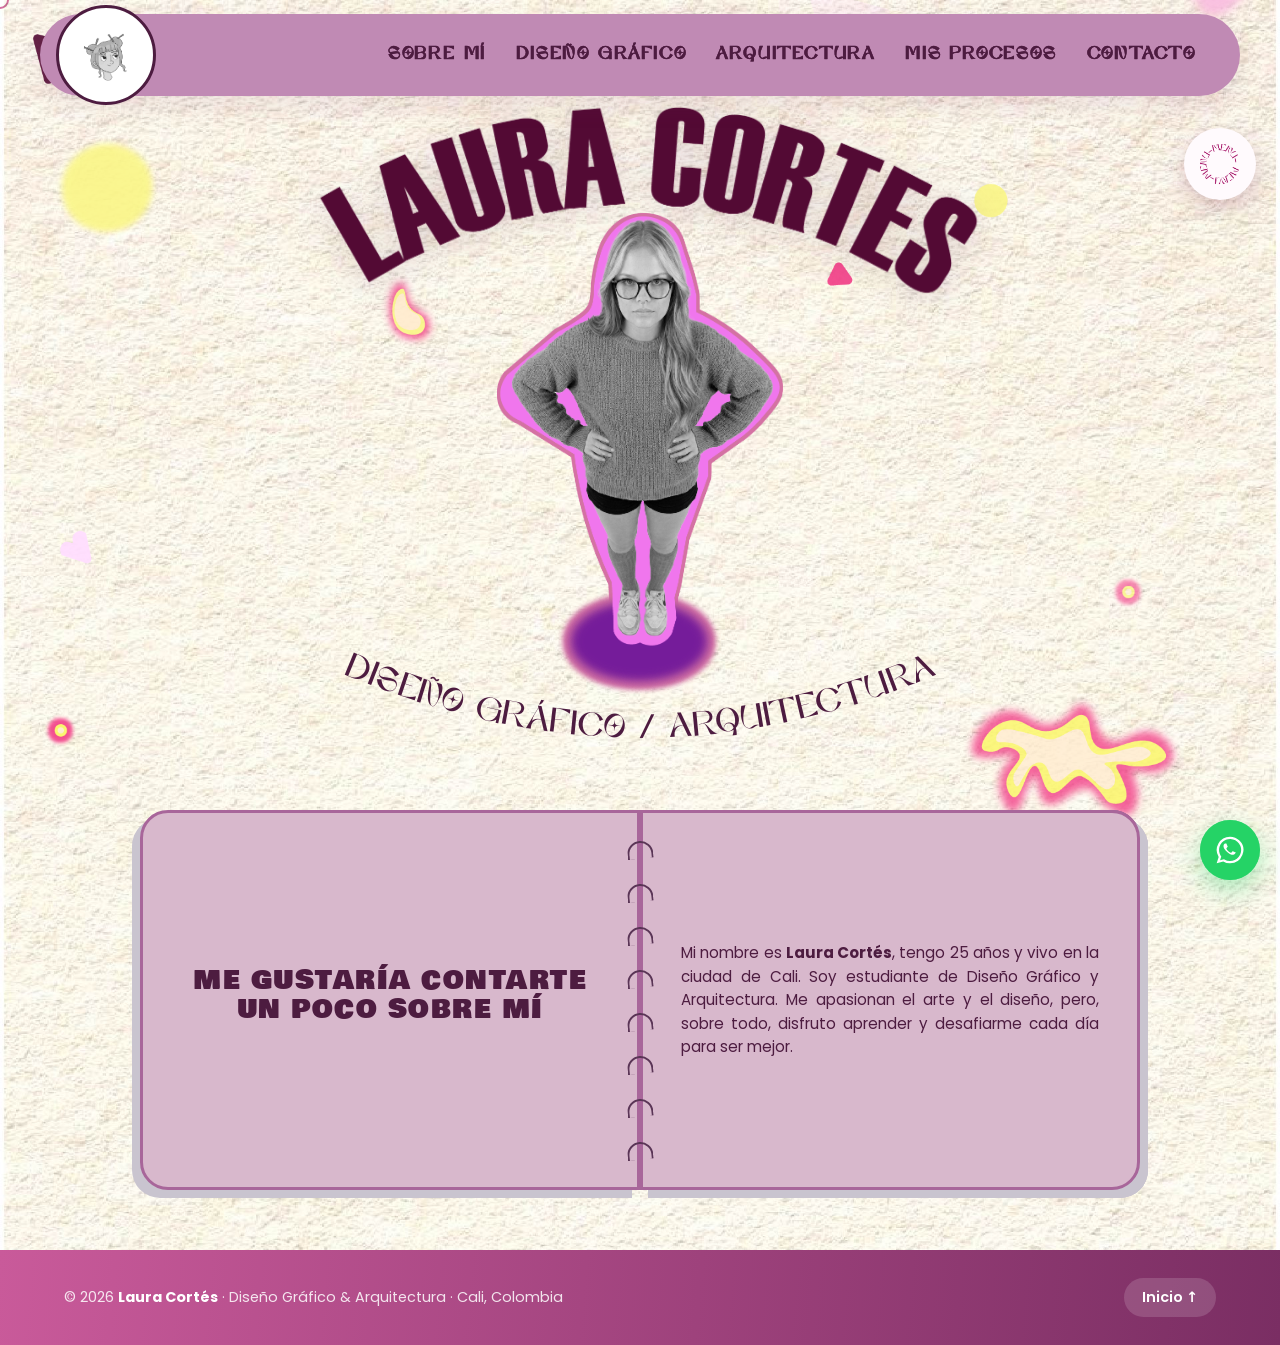
==== commit 2404a8e9: "feat: portafolio multipágina con secciones de Diseño Gráfico, Arquitectura y Contacto - Convierte el" ====
--- a/index.html
+++ b/index.html
@@ -1,39 +1,48 @@
 <!DOCTYPE html>
+<!--
+    ============================================================
+    PÁGINA DE INICIO (HOME)
+    Portafolio de Laura Cortés · Diseño Gráfico & Arquitectura
+    Contenido: Hero de bienvenida + sección "Sobre mí" (libro)
+    ============================================================
+-->
 <html lang="es">
 <head>
+    <!-- Configuración básica de la página -->
     <meta charset="UTF-8">
     <meta name="viewport" content="width=device-width, initial-scale=1.0">
     <title>Laura Cortés — Portafolio · Diseño Gráfico & Arquitectura</title>
     <meta name="description" content="Portafolio de Laura Cortés — Diseñadora Gráfica y Arquitecta en formación. Branding, ilustración, editorial, vivienda y espacio público desde Cali, Colombia.">
     <meta name="theme-color" content="#b878ad">
     <link rel="icon" href="img/mi-logo.ico.ico" type="image/x-icon">
+
+    <!-- Tipografías de Google Fonts -->
     <link rel="preconnect" href="https://fonts.googleapis.com">
     <link rel="preconnect" href="https://fonts.gstatic.com" crossorigin>
-    <link href="https://fonts.googleapis.com/css2?family=Abril+Fatface&family=Caveat:wght@400;700&family=Playfair+Display:wght@400;700;900&family=Poppins:wght@300;400;500;600;700&display=swap" rel="stylesheet">
+    <link href="https://fonts.googleapis.com/css2?family=Abril+Fatface&family=Bowlby+One+SC&family=Caveat:wght@400;700&family=Oswald:wght@400;500;600;700&family=Playfair+Display:wght@400;700;900&family=Poppins:wght@300;400;500;600;700&display=swap" rel="stylesheet">
+
+    <!-- Hoja de estilos del proyecto -->
     <link rel="stylesheet" href="css/styles.css">
 </head>
 <body>
 
-    <!-- Cursor follow -->
+    <!-- Detalles decorativos: punto que sigue el cursor y barra de progreso de scroll -->
     <div class="cursor-dot" aria-hidden="true"></div>
-
-    <!-- Page progress bar -->
     <div class="progress-bar" id="progress-bar" aria-hidden="true"></div>
 
-    <!-- NAVIGATION -->
+    <!-- ENCABEZADO Y BARRA DE NAVEGACIÓN PRINCIPAL -->
     <header class="header" id="header">
         <nav class="nav container" aria-label="Navegación principal">
-            <a href="#home" class="nav__logo" aria-label="Inicio">
+            <a href="index.html" class="nav__logo" aria-label="Inicio">
                 <img src="img/mi%20logo.png" alt="Logo Laura Cortés" />
                 <span>Laura Cortés</span>
             </a>
             <ul class="nav__list" id="nav-menu">
-                <li><a href="#home" class="nav__link active">Sobre mí</a></li>
-                <li><a href="#proyectos" class="nav__link">Proyectos</a></li>
-                <li><a href="#arquitectura" class="nav__link">Arquitectura</a></li>
-                <li><a href="#diseno" class="nav__link">Diseño Gráfico</a></li>
-                <li><a href="#procesos" class="nav__link">Mis Procesos</a></li>
-                <li><a href="#contacto" class="nav__link nav__link--cta">Contacto</a></li>
+                <li><a href="index.html" class="nav__link">Sobre mí</a></li>
+                <li><a href="diseno-grafico.html" class="nav__link">Diseño Gráfico</a></li>
+                <li><a href="arquitectura.html" class="nav__link">Arquitectura</a></li>
+                <li><a href="procesos.html" class="nav__link">Mis Procesos</a></li>
+                <li><a href="contacto.html" class="nav__link nav__link--cta">Contacto</a></li>
             </ul>
             <button class="nav__toggle" id="nav-toggle" aria-label="Abrir menú" aria-expanded="false">
                 <span></span><span></span><span></span>
@@ -41,18 +50,16 @@
         </nav>
     </header>
 
-    <!-- Botón circular MENU (siempre visible) -->
+    <!-- Botón circular flotante que abre el menú lateral -->
     <button class="menu-fab" id="menu-fab" type="button" aria-label="Abrir menú" aria-controls="menu-drawer" aria-expanded="false">
         <img src="img/menu.png" alt="" />
     </button>
 
-    <!-- Drawer lateral del menú -->
+    <!-- MENÚ LATERAL (DRAWER) — se despliega al pulsar el botón circular -->
     <aside class="menu-drawer" id="menu-drawer" aria-hidden="true">
         <div class="menu-drawer__backdrop" id="menu-drawer-backdrop"></div>
         <div class="menu-drawer__panel">
             <button class="menu-drawer__close" id="menu-drawer-close" type="button" aria-label="Cerrar menú">×</button>
-
-            <!-- LAURA CORTES en arco -->
             <div class="menu-drawer__brand-arc" aria-hidden="true">
                 <svg viewBox="0 0 400 110" preserveAspectRatio="xMidYMid meet">
                     <defs>
@@ -65,31 +72,24 @@
                     </text>
                 </svg>
             </div>
-
             <div class="menu-drawer__avatar">
                 <img src="img/mi%20logo.png" alt="Avatar Laura Cortés" />
             </div>
             <h2 class="menu-drawer__home">HOME</h2>
             <ul class="menu-drawer__list">
-                <li><a href="#sobre-mi"   class="menu-drawer__link" data-section="sobre-mi">SOBRE MI</a></li>
-                <li><a href="#proyectos"  class="menu-drawer__link" data-section="proyectos">PROYECTOS</a></li>
-                <li><a href="#arquitectura" class="menu-drawer__link" data-section="arquitectura">ARQUITECTURA</a></li>
-                <li><a href="#diseno"     class="menu-drawer__link" data-section="diseno">DISEÑO GRÁFICO</a></li>
-                <li><a href="#procesos"   class="menu-drawer__link" data-section="procesos">MIS PROCESOS</a></li>
-                <li><a href="#contacto"   class="menu-drawer__link" data-section="contacto">CONTACTO</a></li>
+                <li><a href="index.html"      class="menu-drawer__link">SOBRE MI</a></li>
+                <li><a href="diseno-grafico.html" class="menu-drawer__link">DISEÑO GRÁFICO</a></li>
+                <li><a href="arquitectura.html"  class="menu-drawer__link">ARQUITECTURA</a></li>
+                <li><a href="procesos.html"      class="menu-drawer__link">MIS PROCESOS</a></li>
+                <li><a href="contacto.html"      class="menu-drawer__link">CONTACTO</a></li>
             </ul>
         </div>
     </aside>
 
-    <!-- HERO -->
+    <!-- HERO — sección de bienvenida con foto, título y subtítulo en arco -->
     <section class="hero" id="home">
-        <!-- Capa 1 (40%): degradado-02 (onda gris) -->
         <img class="hero__layer hero__layer--02" src="img/fondo-textura-degradado-02-01.png.jpg" alt="" aria-hidden="true" />
-
-        <!-- Capa 2 (70%): degradado-03 detrás de la foto -->
         <img class="hero__layer hero__layer--03" src="img/fondo-textura-degradado-03-01.png.jpg" alt="" aria-hidden="true" />
-
-        <!-- scattered shapes overlay -->
         <span class="hero__shapes" aria-hidden="true">
             <img src="img/formas1.png.png" alt="" />
         </span>
@@ -101,11 +101,10 @@
                 <img src="img/laura-01.png" alt="Foto de Laura Cortés" class="hero__photo" />
             </div>
 
-            <!-- curved subtitle "DISEÑO GRÁFICO / ARQUITECTURA" -->
             <div class="hero__subtitle-arc reveal" style="--d:.4s" aria-hidden="true">
-                <svg viewBox="0 0 1200 200" preserveAspectRatio="xMidYMid meet">
+                <svg viewBox="0 0 1400 280" preserveAspectRatio="xMidYMid meet">
                     <defs>
-                        <path id="subtitleArc" d="M 30 40 Q 600 220 1170 40" />
+                        <path id="subtitleArc" d="M 20 40 Q 700 340 1380 40" />
                     </defs>
                     <text>
                         <textPath href="#subtitleArc" startOffset="50%" text-anchor="middle">
@@ -115,542 +114,104 @@
                 </svg>
             </div>
             <p class="visually-hidden">Diseño gráfico / Arquitectura</p>
-
-            <div class="hero__cta reveal" style="--d:.55s">
-                <a href="#proyectos" class="btn btn--primary">Ver proyectos →</a>
-                <a href="#contacto" class="btn btn--ghost">Contáctame</a>
-            </div>
-        </div>
-
-        <a href="#sobre-mi" class="hero__scroll" aria-label="Bajar">
-            <span class="hero__scroll-text">Scroll</span>
-            <span class="hero__scroll-line"></span>
-        </a>
+        </div>
     </section>
 
-    <!-- SOBRE MI — carrusel tipo cuaderno espiral -->
+    <!--
+        SOBRE MÍ — Libro interactivo con páginas que se voltean
+        Implementación 100% CSS usando radios ocultos (sin JavaScript)
+    -->
     <section class="about section" id="sobre-mi">
         <div class="container">
-            <header class="section__header section__header--center">
-                <span class="section__kicker">¡Hola!</span>
-            </header>
-
-            <div class="about-carousel" id="about-carousel" aria-roledescription="carousel">
-                <button class="about-carousel__nav about-carousel__nav--prev" type="button" aria-label="Página anterior">
-                    <img src="img/boton%20izquierdo.png" alt="" />
-                </button>
-                <button class="about-carousel__nav about-carousel__nav--next" type="button" aria-label="Página siguiente">
-                    <img src="img/boton%20derecho.png" alt="" />
-                </button>
-
-                <div class="about-carousel__viewport">
-                    <div class="about-carousel__track" id="about-track">
-
-                <article class="about-card about-card--bio reveal-up">
-                    <div class="about-card__title-pane">
-                        <h3>ME GUSTARÍA CONTARTE<br>UN POCO SOBRE MÍ</h3>
-                    </div>
-                    <div class="about-card__spiral" aria-hidden="true">
-                        <span></span><span></span><span></span><span></span><span></span><span></span>
-                    </div>
-                    <div class="about-card__content-pane">
-                        <p>Mi nombre es <strong>Laura Cortés</strong>, tengo 25 años y vivo en la ciudad de Cali. Soy estudiante de Diseño Gráfico y Arquitectura. Me apasionan el arte y el diseño, pero, sobre todo, disfruto aprender y desafiarme cada día para ser mejor.</p>
-                    </div>
-                </article>
-
-                <article class="about-card about-card--skills reveal-up" style="--d:.1s">
-                    <div class="about-card__title-pane">
-                        <h3>MIS HABILIDADES<br>TÉCNICAS</h3>
-                        <p class="about-card__hint">Las herramientas con las que doy vida a cada idea</p>
-                    </div>
-                    <div class="about-card__spiral" aria-hidden="true">
-                        <span></span><span></span><span></span><span></span><span></span><span></span>
-                    </div>
-                    <div class="about-card__content-pane">
-                    <ul class="skills">
-                        <li class="skill" tabindex="0" role="button" aria-label="Más sobre Illustrator"
-                            data-color="#FF9A00"
-                            data-name="Adobe Illustrator"
-                            data-level="Avanzado"
-                            data-desc="Mi herramienta principal para crear arte vectorial. Aquí nacen los logos, íconos, ilustraciones y sistemas gráficos que escalan a cualquier tamaño sin perder calidad."
-                            data-uses="Logos e identidades de marca|Ilustración vectorial editorial|Iconografía y sistemas|Ilustración para empaque|Patrones y stickers|Trazado de tipografía custom">
-                            <span class="skill__icon">
-                                <img src="img/iconos/illustreitor.png" alt="Illustrator" />
-                            </span>
-                            <span class="skill__name">Illustrator</span>
-                        </li>
-                        <li class="skill" tabindex="0" role="button" aria-label="Más sobre 3ds Max"
-                            data-color="#1A8FE3"
-                            data-name="Autodesk 3ds Max"
-                            data-level="Intermedio"
-                            data-desc="Modelado y renderizado 3D para visualización arquitectónica y producto. Ideal para iluminación realista y render de alta calidad."
-                            data-uses="Modelado arquitectónico 3D|Visualización de interiores|Renders fotorrealistas|Animación de cámaras|Iluminación V-Ray / Corona|Composición de escenas">
-                            <span class="skill__icon">
-                                <img src="img/iconos/3dsmax.png" alt="3ds Max" />
-                            </span>
-                            <span class="skill__name">3ds Max</span>
-                        </li>
-                        <li class="skill" tabindex="0" role="button" aria-label="Más sobre Photoshop"
-                            data-color="#31A8FF"
-                            data-name="Adobe Photoshop"
-                            data-level="Avanzado"
-                            data-desc="Edición, retoque y composición. Lo uso para llevar fotografías y mockups al siguiente nivel y para crear arte digital con textura y atmósfera."
-                            data-uses="Retoque y edición fotográfica|Composiciones y collages|Mockups de empaque y editorial|Piezas para redes sociales|Texturas y matte paintings|Color grading de imagen">
-                            <span class="skill__icon">
-                                <img src="img/iconos/photoshop.png" alt="Photoshop" />
-                            </span>
-                            <span class="skill__name">Photoshop</span>
-                        </li>
-                        <li class="skill" tabindex="0" role="button" aria-label="Más sobre InDesign"
-                            data-color="#F36"
-                            data-name="Adobe InDesign"
-                            data-level="Avanzado"
-                            data-desc="Maquetación profesional para impreso y digital. Aquí construyo libros, revistas y portafolios con tipografía y retícula cuidadas."
-                            data-uses="Diseño editorial (libros y revistas)|Brochures, dossiers y portafolios|Manuales de marca|Catálogos y reportes|Maquetación tipográfica|PDFs interactivos">
-                            <span class="skill__icon">
-                                <img src="img/iconos/indesing.png" alt="InDesign" />
-                            </span>
-                            <span class="skill__name">InDesign</span>
-                        </li>
-                        <li class="skill" tabindex="0" role="button" aria-label="Más sobre Adobe XD"
-                            data-color="#FF61F6"
-                            data-name="Adobe XD"
-                            data-level="Intermedio"
-                            data-desc="Diseño de interfaces y experiencia de usuario. Lo uso para prototipar apps y sitios web antes de pasar a desarrollo."
-                            data-uses="Wireframes y bocetos UX|Prototipado de apps móviles|Diseño UI para web|Flujos de navegación|Componentes y design tokens|Hand-off para desarrollo">
-                            <span class="skill__icon">
-                                <img src="img/iconos/adove xd.png" alt="Adobe XD" />
-                            </span>
-                            <span class="skill__name">Adobe XD</span>
-                        </li>
-                        <li class="skill" tabindex="0" role="button" aria-label="Más sobre Filmora"
-                            data-color="#22B7CB"
-                            data-name="Filmora 14"
-                            data-level="Intermedio"
-                            data-desc="Edición de video para contenido digital. Cortes ágiles, ritmo, color y sonido para que cada pieza cuente una historia."
-                            data-uses="Reels y TikToks de marca|Contenido para redes sociales|Edición de video corporativo|Color grading básico|Sincronización con audio|Subtítulos animados">
-                            <span class="skill__icon">
-                                <img src="img/iconos/filmora14.png" alt="Filmora" />
-                            </span>
-                            <span class="skill__name">Filmora</span>
-                        </li>
-                        <li class="skill" tabindex="0" role="button" aria-label="Más sobre Figma"
-                            data-color="#F24E1E"
-                            data-name="Figma"
-                            data-level="Avanzado"
-                            data-desc="Mi espacio favorito para diseñar interfaces y trabajar en equipo en tiempo real. Sistemas de diseño consistentes y colaboración fluida."
-                            data-uses="Diseño UI/UX colaborativo|Sistemas y design tokens|Prototipos interactivos|Wireframes rápidos|Documentación de marca|Hand-off a desarrollo">
-                            <span class="skill__icon">
-                                <img src="img/iconos/figma%20..png" alt="Figma" />
-                            </span>
-                            <span class="skill__name">Figma</span>
-                        </li>
-                        <li class="skill" tabindex="0" role="button" aria-label="Más sobre Revit"
-                            data-color="#0696D7"
-                            data-name="Autodesk Revit"
-                            data-level="Intermedio"
-                            data-desc="Modelado BIM 3D. Permite mantener el modelo, los planos y la documentación coherentes en tiempo real."
-                            data-uses="Modelado BIM 3D|Documentación arquitectónica|Plantas, cortes y vistas|Detalles automatizados|Renders básicos|Coordinación entre disciplinas">
-                            <span class="skill__icon">
-                                <img src="img/iconos/revit.png" alt="Revit" />
-                            </span>
-                            <span class="skill__name">Revit</span>
-                        </li>
-                        <li class="skill" tabindex="0" role="button" aria-label="Más sobre AutoCAD"
-                            data-color="#E60000"
-                            data-name="AutoCAD"
-                            data-level="Avanzado"
-                            data-desc="Dibujo técnico arquitectónico 2D. Aquí desarrollo planos precisos, planimetrías y detalles constructivos."
-                            data-uses="Plantas arquitectónicas|Cortes y fachadas|Detalles constructivos|Planimetrías urbanas|Dibujo técnico 2D|Documentación CAD para obra">
-                            <span class="skill__icon">
-                                <img src="img/iconos/autocad.png" alt="AutoCAD" />
-                            </span>
-                            <span class="skill__name">AutoCAD</span>
-                        </li>
-                        <li class="skill" tabindex="0" role="button" aria-label="Más sobre Rhino"
-                            data-color="#801010"
-                            data-name="Rhinoceros 3D"
-                            data-level="Intermedio"
-                            data-desc="Modelado 3D NURBS para arquitectura y diseño industrial. Ideal para superficies complejas, exploración volumétrica y proyectos de geometría avanzada."
-                            data-uses="Modelado NURBS|Geometría arquitectónica avanzada|Diseño paramétrico (Grasshopper)|Modelado de mobiliario|Estudios de superficie|Renders con plugins">
-                            <span class="skill__icon">
-                                <img src="img/iconos/rhino.png" alt="Rhino" />
-                            </span>
-                            <span class="skill__name">Rhino</span>
-                        </li>
-                    </ul>
-                    <p class="skills__hint">↗ Haz clic en cualquier herramienta para ver qué puedo hacer con ella</p>
-                    </div>
-                </article>
-
-                <article class="about-card about-card--exp reveal-up" style="--d:.2s">
-                    <div class="about-card__title-pane">
-                        <h3>MI EXPERIENCIA</h3>
-                    </div>
-                    <div class="about-card__spiral" aria-hidden="true">
-                        <span></span><span></span><span></span><span></span><span></span><span></span>
-                    </div>
-                    <div class="about-card__content-pane">
-                        <p>Diseñadora en formación entre el gráfico y la arquitectura, convierto ideas en identidades con propósito. He trabajado como freelancer creando branding para marcas independientes y también he dado vida a mi propio emprendimiento, desarrollando su universo visual y gestionando sus redes. Me interesa explorar la creatividad como herramienta de solución, fortaleciendo mis procesos con formación en gestión del tiempo y pensamiento creativo.</p>
-                    </div>
-                </article>
-
-                    </div><!-- /track -->
-                </div><!-- /viewport -->
-
-                <div class="about-carousel__dots" role="tablist">
-                    <button class="about-carousel__dot is-active" type="button" data-slide="0" aria-label="Ir a la página 1"></button>
-                    <button class="about-carousel__dot" type="button" data-slide="1" aria-label="Ir a la página 2"></button>
-                    <button class="about-carousel__dot" type="button" data-slide="2" aria-label="Ir a la página 3"></button>
-                </div>
-            </div><!-- /about-carousel -->
+            <div class="book" id="about-book">
+                <input type="radio" id="book-spread-1" name="book-spread" checked>
+                <input type="radio" id="book-spread-2" name="book-spread">
+                <input type="radio" id="book-spread-3" name="book-spread">
+
+                <div class="book__spiral" aria-hidden="true">
+                    <span></span><span></span><span></span><span></span><span></span><span></span><span></span><span></span>
+                </div>
+
+                <div class="book__page book__page--1">
+                    <div class="book__face">
+                        <div class="book__content book__content--center">
+                            <h3>ME GUSTARÍA CONTARTE<br>UN POCO SOBRE MÍ</h3>
+                        </div>
+                    </div>
+                </div>
+
+                <div class="book__page book__page--2">
+                    <div class="book__face book__face--front">
+                        <div class="book__content">
+                            <p>Mi nombre es <strong>Laura Cortés</strong>, tengo 25 años y vivo en la ciudad de Cali. Soy estudiante de Diseño Gráfico y Arquitectura. Me apasionan el arte y el diseño, pero, sobre todo, disfruto aprender y desafiarme cada día para ser mejor.</p>
+                        </div>
+                    </div>
+                    <div class="book__face book__face--back">
+                        <div class="book__content book__content--center">
+                            <h3>MIS HABILIDADES<br>TÉCNICAS</h3>
+                        </div>
+                    </div>
+                </div>
+
+                <div class="book__page book__page--3">
+                    <div class="book__face book__face--front">
+                        <div class="book__content">
+                            <ul class="skills skills--book">
+                                <li class="skill"><img src="img/iconos/illustreitor.png" alt="Illustrator" /></li>
+                                <li class="skill"><img src="img/iconos/3dsmax.png" alt="3ds Max" /></li>
+                                <li class="skill"><img src="img/iconos/photoshop.png" alt="Photoshop" /></li>
+                                <li class="skill"><img src="img/iconos/indesing.png" alt="InDesign" /></li>
+                                <li class="skill"><img src="img/iconos/adove xd.png" alt="Adobe XD" /></li>
+                                <li class="skill"><img src="img/iconos/filmora14.png" alt="Filmora" /></li>
+                                <li class="skill"><img src="img/iconos/figma%20..png" alt="Figma" /></li>
+                                <li class="skill"><img src="img/iconos/revit.png" alt="Revit" /></li>
+                                <li class="skill"><img src="img/iconos/autocad.png" alt="AutoCAD" /></li>
+                                <li class="skill"><img src="img/iconos/rhino.png" alt="Rhino" /></li>
+                            </ul>
+                        </div>
+                    </div>
+                    <div class="book__face book__face--back">
+                        <div class="book__content">
+                            <h3>MI EXPERIENCIA</h3>
+                            <p>Diseñadora en formación entre el gráfico y la arquitectura, convierto ideas en identidades con propósito. He trabajado como freelancer creando branding para marcas independientes y también he dado</p>
+                        </div>
+                    </div>
+                </div>
+
+                <div class="book__page book__page--4">
+                    <div class="book__face">
+                        <div class="book__content">
+                            <p>vida a mi propio emprendimiento, desarrollando su universo visual y gestionando sus redes.</p>
+                            <p>Me interesa explorar la creatividad como herramienta de solución, fortaleciendo mis procesos con formación en gestión del tiempo y pensamiento creativo.</p>
+                        </div>
+                    </div>
+                </div>
+
+                <label class="book__nav book__nav--next book__nav--to-2" for="book-spread-2" aria-label="Página siguiente">
+                    <svg viewBox="0 0 24 24"><path fill="currentColor" d="M8 5v14l9-7-9-7z"/></svg>
+                </label>
+                <label class="book__nav book__nav--next book__nav--to-3" for="book-spread-3" aria-label="Página siguiente">
+                    <svg viewBox="0 0 24 24"><path fill="currentColor" d="M8 5v14l9-7-9-7z"/></svg>
+                </label>
+                <label class="book__nav book__nav--prev book__nav--to-1" for="book-spread-1" aria-label="Página anterior">
+                    <svg viewBox="0 0 24 24"><path fill="currentColor" d="M16 5 7 12l9 7V5z"/></svg>
+                </label>
+                <label class="book__nav book__nav--prev book__nav--to-2-prev" for="book-spread-2" aria-label="Página anterior">
+                    <svg viewBox="0 0 24 24"><path fill="currentColor" d="M16 5 7 12l9 7V5z"/></svg>
+                </label>
+            </div>
         </div>
     </section>
 
-    <!-- PROYECTOS INTRO -->
-    <section class="disciplines section" id="proyectos">
-        <div class="container">
-            <header class="section__header section__header--center">
-                <span class="section__kicker">Mi trabajo</span>
-                <h2 class="section__title section__title--xl">Proyectos</h2>
-                <p class="section__lead">Mi obra se mueve entre dos disciplinas que se complementan: el diseño gráfico y la arquitectura. Cada pieza nace de una idea con propósito.</p>
-            </header>
-
-            <div class="disciplines__grid">
-                <a href="#diseno" class="discipline reveal-up">
-                    <div class="discipline__bg discipline__bg--design"></div>
-                    <div class="discipline__inner">
-                        <span class="discipline__num">01</span>
-                        <h3 class="discipline__title">Diseño Gráfico</h3>
-                        <p class="discipline__tags">Ilustración · Editorial · Identidad visual</p>
-                        <span class="discipline__arrow" aria-hidden="true">→</span>
-                    </div>
-                </a>
-                <a href="#arquitectura" class="discipline reveal-up" style="--d:.15s">
-                    <div class="discipline__bg discipline__bg--arch"></div>
-                    <div class="discipline__inner">
-                        <span class="discipline__num">02</span>
-                        <h3 class="discipline__title">Arquitectura</h3>
-                        <p class="discipline__tags">Maquetación · Vivienda · Espacio público</p>
-                        <span class="discipline__arrow" aria-hidden="true">→</span>
-                    </div>
-                </a>
-            </div>
-        </div>
-    </section>
-
-    <!-- DISEÑO GRÁFICO -->
-    <section class="design section" id="diseno">
-        <div class="container">
-            <header class="section__header">
-                <span class="section__kicker">Diseño Gráfico</span>
-                <h2 class="section__title section__title--xl">PROYECTOS</h2>
-            </header>
-
-            <!-- Ilustración -->
-            <div class="subsection reveal-up" id="ilustracion">
-                <h3 class="subsection__title">— Ilustración —</h3>
-                <div class="gallery-grid">
-                    <figure class="thumb">
-                        <img src="img/dise%C3%B1o%20grafico/illustracion/line%20art%20personajes.png" alt="Line art de personajes" loading="lazy" />
-                        <figcaption>Line Art · Personajes</figcaption>
-                    </figure>
-                    <figure class="thumb">
-                        <img src="img/dise%C3%B1o%20grafico/illustracion/illustracion%20ni%C3%B1a%20rubia%20palitos%20rosados_Mesa%20de%20trabajo%201.png" alt="Ilustración niña rubia con palitos rosados" loading="lazy" />
-                        <figcaption>Niña rubia · Ilustración digital</figcaption>
-                    </figure>
-                    <figure class="thumb">
-                        <img src="img/dise%C3%B1o%20grafico/illustracion/MAMI%20ILLUSTRACION%202.1-01-01.jpg" alt="Ilustración Mami" loading="lazy" />
-                        <figcaption>Mami · Ilustración editorial</figcaption>
-                    </figure>
-                    <figure class="thumb">
-                        <img src="img/dise%C3%B1o%20grafico/illustracion/captura%20.png" alt="Ilustración" loading="lazy" />
-                        <figcaption>Estudio de ilustración</figcaption>
-                    </figure>
-                    <figure class="thumb">
-                        <img src="img/dise%C3%B1o%20grafico/illustracion/rutina.png" alt="Ilustración rutina" loading="lazy" />
-                        <figcaption>Rutina · Ilustración infantil</figcaption>
-                    </figure>
-                    <figure class="thumb">
-                        <img src="img/dise%C3%B1o%20grafico/illustracion/fondo%20final%20color.png" alt="Fondo ilustrado" loading="lazy" />
-                        <figcaption>Fondo · Ilustración escenográfica</figcaption>
-                    </figure>
-                </div>
-            </div>
-
-            <!-- Libro: EN BUSCA DE LOS SABORES -->
-            <div class="subsection reveal-up" id="libro">
-                <h3 class="subsection__title">— Libro · En busca de los sabores —</h3>
-                <p class="subsection__lead">Libro infantil ilustrado: una aventura gráfica que combina el universo de los sabores y los aromas con personajes coloridos. La narrativa invita a los niños a <em>aprender e imaginar</em> a través de un viaje de descubrimiento.</p>
-                <div class="gallery-grid">
-                    <figure class="thumb">
-                        <img src="img/dise%C3%B1o%20grafico/libro/libro%201.png" alt="Libro - portada" loading="lazy" />
-                        <figcaption>Portada</figcaption>
-                    </figure>
-                    <figure class="thumb">
-                        <img src="img/dise%C3%B1o%20grafico/libro/libro%202.png" alt="Libro - páginas interiores" loading="lazy" />
-                        <figcaption>Páginas interiores</figcaption>
-                    </figure>
-                    <figure class="thumb">
-                        <img src="img/dise%C3%B1o%20grafico/libro/libro%203.png" alt="Libro - mockup" loading="lazy" />
-                        <figcaption>Mockup</figcaption>
-                    </figure>
-                </div>
-            </div>
-
-            <!-- Café: AROMA NATURAL -->
-            <div class="subsection reveal-up" id="cafe">
-                <h3 class="subsection__title">— Café · Aroma Natural —</h3>
-                <p class="subsection__lead">Branding para una marca de café orgánico colombiano. Una identidad cálida y silvestre, con ilustraciones de fauna nativa, que evoca <em>origen, autenticidad y naturaleza</em>.</p>
-                <div class="gallery-grid">
-                    <figure class="thumb">
-                        <img src="img/dise%C3%B1o%20grafico/cafe/cafe%201.png" alt="Aroma Natural - identidad" loading="lazy" />
-                        <figcaption>Identidad</figcaption>
-                    </figure>
-                    <figure class="thumb">
-                        <img src="img/dise%C3%B1o%20grafico/cafe/cafe%202.png" alt="Aroma Natural - empaque" loading="lazy" />
-                        <figcaption>Empaque</figcaption>
-                    </figure>
-                    <figure class="thumb">
-                        <img src="img/dise%C3%B1o%20grafico/cafe/cafe%203.png" alt="Aroma Natural - aplicaciones" loading="lazy" />
-                        <figcaption>Aplicaciones</figcaption>
-                    </figure>
-                </div>
-            </div>
-
-            <!-- Cocona: COCONA KARÚ -->
-            <div class="subsection reveal-up" id="cocona">
-                <h3 class="subsection__title">— Cocona · Cocona Karú —</h3>
-                <p class="subsection__lead">Identidad visual para un emprendimiento de bebidas naturales. Una propuesta vibrante, inspirada en frutas tropicales, que conecta con un público <em>joven y consciente</em>.</p>
-                <div class="gallery-grid">
-                    <figure class="thumb">
-                        <img src="img/dise%C3%B1o%20grafico/cocona/cocona%201.png" alt="Cocona Karú - logo" loading="lazy" />
-                        <figcaption>Logo</figcaption>
-                    </figure>
-                    <figure class="thumb">
-                        <img src="img/dise%C3%B1o%20grafico/cocona/cocona%202.png" alt="Cocona Karú - empaque" loading="lazy" />
-                        <figcaption>Empaque</figcaption>
-                    </figure>
-                    <figure class="thumb">
-                        <img src="img/dise%C3%B1o%20grafico/cocona/cocona%204.png" alt="Cocona Karú - aplicaciones" loading="lazy" />
-                        <figcaption>Aplicaciones</figcaption>
-                    </figure>
-                </div>
-            </div>
-        </div>
-    </section>
-
-    <!-- ARQUITECTURA -->
-    <section class="arch section" id="arquitectura">
-        <div class="container">
-            <header class="section__header">
-                <span class="section__kicker">Arquitectura</span>
-                <h2 class="section__title section__title--xl">PROYECTOS</h2>
-                <p class="section__lead">Maquetación, vivienda y proyectos de espacio. Cuatro ejercicios que exploran cómo construir desde el lugar.</p>
-            </header>
-
-            <!-- Maquetas -->
-            <div class="subsection reveal-up" id="maquetas">
-                <h3 class="subsection__title">— Maquetas —</h3>
-                <p class="subsection__lead">Modelos físicos a escala donde se exploran volúmenes, materialidad y relación con el sitio.</p>
-                <div class="gallery-grid">
-                    <figure class="thumb">
-                        <img src="img/arqui/maquetas/edificio.png" alt="Maqueta - edificio" loading="lazy" />
-                        <figcaption>Edificio · Maqueta volumétrica</figcaption>
-                    </figure>
-                    <figure class="thumb">
-                        <img src="img/arqui/maquetas/maqueta%20casa%20sol-01.png" alt="Maqueta Casa Sol" loading="lazy" />
-                        <figcaption>Casa Sol · Maqueta</figcaption>
-                    </figure>
-                    <figure class="thumb">
-                        <img src="img/arqui/maquetas/refujio-01.jpg" alt="Maqueta Refugio - vista 1" loading="lazy" />
-                        <figcaption>Refugio · Vista 1</figcaption>
-                    </figure>
-                    <figure class="thumb">
-                        <img src="img/arqui/maquetas/refujio%202.png" alt="Maqueta Refugio - vista 2" loading="lazy" />
-                        <figcaption>Refugio · Vista 2</figcaption>
-                    </figure>
-                </div>
-            </div>
-
-            <!-- Ciénaga Viva -->
-            <div class="subsection reveal-up" id="cienaga-viva">
-                <h3 class="subsection__title">— Ciénaga Viva —</h3>
-                <p class="subsection__lead">Centro ambiental que dialoga con el ecosistema de humedales. Una arquitectura ligera, en madera, integrada al paisaje para fomentar la <em>conservación y la educación ambiental</em>.</p>
-                <div class="gallery-grid">
-                    <figure class="thumb">
-                        <img src="img/arqui/proyecto%201/cienaga-01-01.jpg" alt="Ciénaga Viva — Vista 1" loading="lazy" />
-                        <figcaption>Acceso principal</figcaption>
-                    </figure>
-                    <figure class="thumb">
-                        <img src="img/arqui/proyecto%201/cienaga-02-01-01.jpg" alt="Ciénaga Viva — Vista 2" loading="lazy" />
-                        <figcaption>Vista del humedal</figcaption>
-                    </figure>
-                    <figure class="thumb">
-                        <img src="img/arqui/proyecto%201/cienaga-03-01.jpg" alt="Ciénaga Viva — Vista 3" loading="lazy" />
-                        <figcaption>Pasarelas en madera</figcaption>
-                    </figure>
-                    <figure class="thumb">
-                        <img src="img/arqui/proyecto%201/cienaga-04-01.jpg" alt="Ciénaga Viva — Vista 4" loading="lazy" />
-                        <figcaption>Conjunto integrado</figcaption>
-                    </figure>
-                </div>
-            </div>
-
-            <!-- Casa Sol -->
-            <div class="subsection reveal-up" id="casa-sol">
-                <h3 class="subsection__title">— Casa Sol —</h3>
-                <p class="subsection__lead">Vivienda unifamiliar en San Antonio. Patios interiores, ventilación cruzada y un lenguaje arquitectónico contemporáneo en <em>clave tropical</em>.</p>
-                <div class="gallery-grid">
-                    <figure class="thumb">
-                        <img src="img/arqui/proyecto%202/entrega%20final%20casa%20san%20antonio%202025-01.jpg" alt="Casa Sol - Vista 1" loading="lazy" />
-                        <figcaption>Fachada principal</figcaption>
-                    </figure>
-                    <figure class="thumb">
-                        <img src="img/arqui/proyecto%202/entrega%20final%20casa%20san%20antonio%202025-02.jpg" alt="Casa Sol - Vista 2" loading="lazy" />
-                        <figcaption>Vista posterior</figcaption>
-                    </figure>
-                    <figure class="thumb">
-                        <img src="img/arqui/proyecto%202/proyecto%202.png" alt="Casa Sol - Conjunto" loading="lazy" />
-                        <figcaption>Conjunto del proyecto</figcaption>
-                    </figure>
-                </div>
-            </div>
-
-            <!-- Refugio La Orilla -->
-            <div class="subsection reveal-up" id="refugio">
-                <h3 class="subsection__title">— Refugio La Orilla —</h3>
-                <p class="subsection__lead">Refugio inserto en un humedal: arquitectura blanca y limpia que se contrapone al verde del paisaje. Espacios abiertos al agua, <em>vida tranquila y conexión con la naturaleza</em>.</p>
-                <div class="gallery-grid">
-                    <figure class="thumb">
-                        <img src="img/arqui/proyecto%203/proyecto%203.png" alt="Refugio La Orilla" loading="lazy" />
-                        <figcaption>Refugio · Vista exterior</figcaption>
-                    </figure>
-                </div>
-            </div>
-        </div>
-    </section>
-
-    <!-- PROCESOS -->
-    <section class="process section" id="procesos">
-        <div class="container">
-            <header class="section__header section__header--center">
-                <span class="section__kicker">Mi método</span>
-                <h2 class="section__title section__title--xl">Mis Procesos</h2>
-                <p class="section__lead">Cada proyecto sigue un viaje. Esto es lo que pasa entre la primera idea y el resultado final.</p>
-            </header>
-
-            <ol class="process__steps">
-                <li class="process__step reveal-up">
-                    <span class="process__num">01</span>
-                    <h3>Investigar</h3>
-                    <p>Escucho al cliente, estudio el contexto y exploro referentes para entender el problema antes de proponer una solución.</p>
-                </li>
-                <li class="process__step reveal-up" style="--d:.1s">
-                    <span class="process__num">02</span>
-                    <h3>Conceptualizar</h3>
-                    <p>Defino la idea central. Bocetos, palabras y referentes hasta encontrar un concepto con personalidad propia.</p>
-                </li>
-                <li class="process__step reveal-up" style="--d:.2s">
-                    <span class="process__num">03</span>
-                    <h3>Diseñar</h3>
-                    <p>Llevo la idea al pixel y al papel: tipografía, color, composición, modelos 3D y maquetas. Iteración constante.</p>
-                </li>
-                <li class="process__step reveal-up" style="--d:.3s">
-                    <span class="process__num">04</span>
-                    <h3>Entregar</h3>
-                    <p>Refino los detalles, preparo entregables y cuido la implementación final para que la idea conserve su esencia.</p>
-                </li>
-            </ol>
-        </div>
-    </section>
-
-    <!-- CONTACTO -->
-    <section class="contact section" id="contacto">
-        <div class="container">
-            <header class="section__header section__header--center">
-                <span class="section__kicker">Hablemos</span>
-                <h2 class="section__title section__title--xl">Contacto</h2>
-                <p class="section__lead">¿Tienes un proyecto en mente? Escríbeme y construimos algo increíble.</p>
-            </header>
-
-            <div class="contact__grid">
-                <aside class="contact__info reveal-up">
-                    <div class="contact__item">
-                        <span class="contact__label">Email</span>
-                        <a href="mailto:lauraalejandracortesortegate@gmail.com">lauraalejandracortesortegate@gmail.com</a>
-                    </div>
-                    <a class="contact__item contact__item--link contact__item--wa" href="https://wa.me/573012734251?text=%C2%A1Hola%20Laura!%20Vi%20tu%20portafolio%20y%20me%20gustar%C3%ADa%20hablarte%20de%20un%20proyecto." target="_blank" rel="noopener">
-                        <span class="contact__label">WhatsApp</span>
-                        <span class="contact__value">
-                            <svg viewBox="0 0 24 24" width="18" height="18" aria-hidden="true"><path fill="currentColor" d="M19.05 4.91A10 10 0 0 0 12 2a10 10 0 0 0-8.5 15.18L2 22l4.93-1.46A10 10 0 0 0 12 22a10 10 0 0 0 7.07-17.09ZM12 20.25a8.27 8.27 0 0 1-4.21-1.15l-.3-.18-2.93.86.88-2.85-.2-.3a8.27 8.27 0 1 1 6.76 3.62Zm4.55-6.18-.55-.27c-.74-.37-1.47-.74-1.69-.81-.22-.06-.39-.09-.55.1-.16.18-.6.74-.74.9-.13.16-.27.18-.51.06-.74-.37-1.39-.7-1.99-1.27-.5-.46-.84-1.03-1.13-1.6-.2-.39-.04-.6.12-.77.16-.16.37-.42.55-.63.06-.07.11-.18.16-.27.05-.09.04-.18 0-.27-.04-.09-.55-1.32-.76-1.81-.17-.4-.35-.34-.51-.34l-.43-.01a.83.83 0 0 0-.6.27c-.21.21-.78.76-.78 1.86s.8 2.16.91 2.31c.11.16 1.59 2.43 3.86 3.41 1.85.71 2.22.59 2.62.55.4-.04 1.27-.52 1.45-1.02.18-.5.18-.93.13-1.02-.05-.09-.18-.13-.39-.22Z"/></svg>
-                            +57 301 273 4251 →
-                        </span>
-                    </a>
-                    <div class="contact__item">
-                        <span class="contact__label">Teléfono</span>
-                        <a href="tel:+573012734251">+57 301 273 4251</a>
-                    </div>
-                    <div class="contact__item">
-                        <span class="contact__label">Behance</span>
-                        <a href="https://www.behance.net/alejap321489c" target="_blank" rel="noopener">behance.net/alejap321489c</a>
-                    </div>
-                    <div class="contact__item">
-                        <span class="contact__label">Ubicación</span>
-                        <span class="contact__value">Cali, Colombia 🇨🇴</span>
-                    </div>
-                </aside>
-
-                <form class="contact__form reveal-up"
-                      id="contact-form"
-                      method="POST"
-                      action="https://formsubmit.co/ajax/lauraalejandracortesortegate@gmail.com"
-                      style="--d:.1s">
-                    <!-- formsubmit.co configuration -->
-                    <input type="hidden" name="_subject" value="Nuevo mensaje desde tu portafolio ✦">
-                    <input type="hidden" name="_template" value="table">
-                    <input type="hidden" name="_captcha" value="false">
-                    <input type="text" name="_honey" style="display:none" tabindex="-1" autocomplete="off">
-
-                    <div class="field">
-                        <label for="name">Nombre</label>
-                        <input type="text" id="name" name="name" placeholder="Tu nombre" required>
-                    </div>
-                    <div class="field">
-                        <label for="email">Correo electrónico</label>
-                        <input type="email" id="email" name="email" placeholder="tu@correo.com" required>
-                    </div>
-                    <div class="field">
-                        <label for="phone">Teléfono</label>
-                        <input type="tel" id="phone" name="phone" placeholder="+57 ...">
-                    </div>
-                    <div class="field">
-                        <label for="message">Mensaje</label>
-                        <textarea id="message" name="message" rows="4" placeholder="Cuéntame de tu proyecto..." required></textarea>
-                    </div>
-                    <button type="submit" class="btn btn--primary btn--full" id="contact-submit">
-                        <span class="btn__label">Enviar mensaje →</span>
-                        <span class="btn__loader" aria-hidden="true"></span>
-                    </button>
-                    <p class="form-status" id="form-status" role="status" aria-live="polite"></p>
-                    <p class="form-fallback">¿Prefieres otro canal?
-                        <a href="https://wa.me/573012734251?text=%C2%A1Hola%20Laura!" target="_blank" rel="noopener">WhatsApp</a>
-                        ·
-                        <a href="mailto:lauraalejandracortesortegate@gmail.com">Email</a>
-                    </p>
-                </form>
-            </div>
-        </div>
-    </section>
-
+    <!-- PIE DE PÁGINA -->
     <footer class="footer">
         <div class="container footer__row">
             <p>© <span id="year"></span> <strong>Laura Cortés</strong> · Diseño Gráfico & Arquitectura · Cali, Colombia</p>
-            <a href="#home" class="footer__top">Volver arriba ↑</a>
+            <a href="index.html" class="footer__top">Inicio ↑</a>
         </div>
     </footer>
 
-    <!-- Floating WhatsApp button -->
+    <!-- Botón flotante de WhatsApp en la esquina inferior -->
     <a class="wa-fab"
        href="https://wa.me/573012734251?text=%C2%A1Hola%20Laura!%20Vi%20tu%20portafolio%20y%20me%20gustar%C3%ADa%20conversar%20sobre%20un%20proyecto."
        target="_blank" rel="noopener"
@@ -662,6 +223,7 @@
         <span class="wa-fab__tooltip">Escríbeme por WhatsApp</span>
     </a>
 
+    <!-- Script con interacciones: menú, año, animaciones de aparición -->
     <script src="js/script.js"></script>
 </body>
 </html>
--- a/css/styles.css
+++ b/css/styles.css
@@ -1,6 +1,17 @@
-/* =============================================
-   LAURA CORTÉS · PORTAFOLIO — STYLES
-   ============================================= */
+/* ============================================================
+   LAURA CORTÉS · PORTAFOLIO — HOJA DE ESTILOS
+   ------------------------------------------------------------
+   Estructura del archivo:
+     1. Tipografías personalizadas (@font-face)
+     2. Tokens de diseño (variables :root)
+     3. Reset y estilos base
+     4. Componentes globales (header, drawer, footer, botones)
+     5. Hero y sección "Sobre mí"
+     6. Layout de proyectos (tarjetas y collages)
+     7. Sección de contacto
+     8. Procesos
+     9. Utilidades, animaciones y media queries
+   ============================================================ */
 
 /* ---------- Custom fonts (titulares y editorial) ---------- */
 @font-face {
@@ -77,13 +88,14 @@
 body {
     font-family: var(--font-body);
     color: var(--text);
-    background: var(--bg);
     line-height: 1.6;
     overflow-x: hidden;
-    background-image:
-        radial-gradient(circle at 10% 0%, rgba(201, 90, 154, .12) 0, transparent 45%),
-        radial-gradient(circle at 92% 18%, rgba(231, 167, 196, .35) 0, transparent 45%),
-        radial-gradient(circle at 50% 100%, rgba(246, 211, 227, .55) 0, transparent 55%);
+    background:
+        url('../img/fondo-textura-01.jpg') center top / cover no-repeat fixed,
+        radial-gradient(circle at 10% 0%, rgba(201, 90, 154, .12) 0, transparent 45%) fixed,
+        radial-gradient(circle at 92% 18%, rgba(231, 167, 196, .35) 0, transparent 45%) fixed,
+        radial-gradient(circle at 50% 100%, rgba(246, 211, 227, .55) 0, transparent 55%) fixed,
+        var(--bg);
 }
 /* Pequeños puntos / estrellas decorativas usadas en varias secciones */
 .deco-dots::before,
@@ -148,10 +160,13 @@
 .header::before {
     content: "";
     position: absolute;
-    inset: 14px 0 auto 0;
+    top: 14px;
+    left: 50%;
+    transform: translateX(-50%);
+    width: min(100%, var(--container));
     height: 82px;
     background: #c08ab4;
-    border-radius: 0 var(--radius-pill) var(--radius-pill) 0;
+    border-radius: var(--radius-pill);
     box-shadow: var(--shadow-pill);
     z-index: 0;
     transition: opacity .3s var(--ease);
@@ -185,7 +200,7 @@
     background: #fff;
     border-radius: 50%;
     padding: 4px;
-    box-shadow: 0 6px 16px rgba(0,0,0,.22);
+    box-shadow: none;
     border: 3px solid var(--primary-darker);
     display: block;
     position: relative;
@@ -198,8 +213,8 @@
     .nav__logo { font-size: 1.15rem; gap: 10px; }
 }
 .nav__list {
-    display: flex; align-items: center; gap: 28px;
-    padding-right: 36px;
+    display: flex; align-items: center; gap: 22px;
+    padding-right: 16px;
     flex-wrap: nowrap;
 }
 .nav__link {
@@ -207,14 +222,14 @@
     padding: 10px 4px;
     border-radius: 999px;
     font-family: "Amoria", "Hatten", "Playfair Display", Georgia, serif;
-    font-size: 1.65rem;
+    font-size: 1.1rem;
     font-weight: 700;
-    letter-spacing: 3px;
+    letter-spacing: 1.8px;
     text-transform: uppercase;
     color: var(--primary-darker);
     position: relative;
     white-space: nowrap;
-    -webkit-text-stroke: .6px var(--primary-darker);
+    -webkit-text-stroke: .4px var(--primary-darker);
     text-shadow: 0 0 .4px var(--primary-darker);
     transition: color .2s var(--ease), transform .2s var(--ease);
 }
@@ -258,14 +273,14 @@
 
 /* En pantallas medianas, ajusto tamaño y gap antes de pasar al menú móvil */
 @media (max-width: 1180px) {
-    .nav__list { gap: 18px; padding-right: 24px; }
-    .nav__link { font-size: 1.4rem; letter-spacing: 2px; }
-    .nav__logo img { width: 96px; height: 96px; }
+    .nav__list { gap: 16px; padding-right: 12px; }
+    .nav__link { font-size: 1rem; letter-spacing: 1.4px; }
+    .nav__logo img { width: 90px; height: 90px; }
 }
 @media (max-width: 980px) {
-    .nav__list { gap: 14px; padding-right: 18px; }
-    .nav__link { font-size: 1.2rem; letter-spacing: 1.5px; }
-    .nav__logo img { width: 84px; height: 84px; }
+    .nav__list { gap: 12px; padding-right: 10px; }
+    .nav__link { font-size: .9rem; letter-spacing: 1.2px; }
+    .nav__logo img { width: 80px; height: 80px; }
 }
 @media (max-width: 880px) {
     .nav__toggle { display: flex; }
@@ -531,40 +546,16 @@
    ============================================= */
 .hero {
     position: relative;
-    padding: calc(var(--header-h) + 36px) 0 90px;
-    /* Capa base: fondo-textura-01.jpg al 100% — de lado a lado */
-    background:
-        url('../img/fondo-textura-01.jpg') center / 100% 100% no-repeat,
-        var(--bg);
+    padding: calc(var(--header-h) - 24px) 0 8px;
+    background: transparent;
     overflow: hidden;
-    display: flex; align-items: center;
-    min-height: 100vh;
+    display: flex; align-items: flex-start;
     width: 100%;
 }
-/* Capa 1: fondo-textura-degradado-02-01 al 40% — full width edge-to-edge */
-.hero__layer--02 {
-    position: absolute;
-    top: 0; left: 0; right: 0; bottom: 0;
-    width: 100vw; height: 100%;
-    object-fit: fill;
-    opacity: .40;
-    z-index: 1;
-    pointer-events: none;
-}
-/* Capa 2: fondo-textura-degradado-03-01 al 70% — full width también */
+/* Capas decorativas del hero — desactivadas para mantener el fondo uniforme con el about */
+.hero__layer--02,
 .hero__layer--03 {
-    position: absolute;
-    top: 0; left: 0; right: 0;
-    width: 100vw;
-    height: 100%;
-    object-fit: fill;
-    opacity: .70;
-    z-index: 2;
-    pointer-events: none;
-}
-@media (max-width: 880px) {
-    .hero__layer--02,
-    .hero__layer--03 { object-fit: cover; }
+    display: none;
 }
 
 /* Sin marco — el contenido respira sobre las texturas */
@@ -575,9 +566,11 @@
 }
 
 .hero__shapes {
-    position: absolute; inset: 0;
+    position: fixed;
+    inset: 0;
+    width: 100vw; height: 100vh;
     pointer-events: none;
-    z-index: 3;
+    z-index: -1;
 }
 .hero__shapes img {
     width: 100%; height: 100%;
@@ -588,63 +581,56 @@
 .hero__container.container {
     display: flex; flex-direction: column;
     align-items: center;
-    gap: 18px;
+    gap: 4px;
     text-align: center;
     z-index: 3;
+    width: 100%;
 }
 
 /* Curved title image (LAURA CORTES) */
 .hero__title-img {
     width: 100%;
-    max-width: 720px;
+    max-width: clamp(560px, 78vw, 960px);
+    max-height: 28vh;
+    object-fit: contain;
     height: auto;
     filter: drop-shadow(0 6px 16px rgba(92, 42, 92, .18));
-    margin-bottom: -20px;
+    margin-bottom: 0;
 }
 
 /* Photo wrapper — contorno magenta y sombra ovalada lila a los pies */
 .hero__photo-wrap {
     position: relative;
-    width: 100%; max-width: 720px;
+    width: 100%; max-width: clamp(320px, 36vw, 500px);
     display: flex; align-items: flex-end; justify-content: center;
-    margin: 0 auto;
+    margin: -130px auto 0;
     z-index: 5;
-}
-.hero__photo-wrap::after {
-    content: "";
-    position: absolute;
-    bottom: -10px; left: 50%;
-    transform: translateX(-50%);
-    width: 72%; height: 42px;
-    background: radial-gradient(ellipse closest-side, rgba(122, 46, 99, .9) 0%, rgba(122, 46, 99, .55) 55%, transparent 75%);
-    filter: blur(3px);
-    z-index: 1;
-    pointer-events: none;
+    line-height: 0;
 }
 .hero__photo {
     width: 100%; height: auto;
-    max-height: 980px;
+    max-height: 54vh;
     object-fit: contain;
+    display: block;
     position: relative;
     z-index: 2;
-    /* Contorno magenta tipo "sticker" alrededor del recorte */
+    /* Contorno magenta tipo "sticker" alrededor del recorte (sin sombra) */
     filter:
         drop-shadow(3px 0 0 var(--primary-2))
         drop-shadow(-3px 0 0 var(--primary-2))
         drop-shadow(0 3px 0 var(--primary-2))
-        drop-shadow(0 -3px 0 var(--primary-2))
-        drop-shadow(0 8px 18px rgba(122, 46, 99, .25));
+        drop-shadow(0 -3px 0 var(--primary-2));
 }
 
 @media (max-width: 880px) {
-    .hero__photo-wrap { max-width: 540px; }
-    .hero__photo { max-height: 780px; }
+    .hero__photo-wrap { max-width: clamp(240px, 50vw, 360px); margin-top: -90px; }
+    .hero__photo { max-height: 52vh; }
 }
 @media (max-width: 600px) {
-    .hero { padding: calc(var(--header-h) + 16px) 0 50px; }
-    .hero__title-img { max-width: 96%; margin-bottom: -10px; }
-    .hero__photo-wrap { max-width: 90%; }
-    .hero__photo { max-height: 600px; }
+    .hero { padding: calc(var(--header-h) + 8px) 0 24px; height: auto; min-height: 100vh; }
+    .hero__title-img { max-width: 96%; max-height: 16vh; }
+    .hero__photo-wrap { max-width: 68%; margin-top: -60px; }
+    .hero__photo { max-height: 48vh; }
 }
 
 .hero__subtitle {
@@ -656,39 +642,41 @@
     margin-top: 6px;
 }
 .hero__cta {
-    display: flex; gap: 14px; flex-wrap: wrap; justify-content: center;
-    margin-top: 14px;
+    display: flex; gap: 12px; flex-wrap: wrap; justify-content: center;
+    margin-top: 4px;
 }
 
 /* Curved subtitle (smile arc under the photo) */
 .hero__subtitle-arc {
     width: 100%;
     max-width: 1100px;
-    margin: -8px auto 0;
+    max-height: 14vh;
+    margin: -50px auto 0;
     padding: 0 24px;
 }
 .hero__subtitle-arc svg {
-    width: 100%; height: auto;
+    width: 100%; height: 100%;
+    max-height: 14vh;
     overflow: visible;
     display: block;
 }
 .hero__subtitle-arc text {
     fill: var(--primary-darker);
     font-family: "Amoria", "Hatten", "Playfair Display", Georgia, serif;
-    font-size: 56px;
+    font-size: 76px;
     font-weight: 400;
-    letter-spacing: 4px;
+    letter-spacing: 2px;
     text-transform: uppercase;
 }
 @media (max-width: 880px) {
-    .hero__subtitle-arc text { font-size: 44px; letter-spacing: 3px; }
+    .hero__subtitle-arc text { font-size: 60px; letter-spacing: 2px; }
 }
 @media (max-width: 600px) {
     .hero__subtitle-arc { padding: 0 8px; }
-    .hero__subtitle-arc text { font-size: 36px; letter-spacing: 2px; }
+    .hero__subtitle-arc text { font-size: 46px; letter-spacing: 1.5px; }
 }
 @media (max-width: 420px) {
-    .hero__subtitle-arc text { font-size: 28px; letter-spacing: 1px; }
+    .hero__subtitle-arc text { font-size: 34px; letter-spacing: 1px; }
 }
 
 .visually-hidden {
@@ -832,6 +820,290 @@
     align-items: center;
     gap: 28px;
 }
+.about.section {
+    padding-top: 24px;
+    padding-bottom: 60px;
+    background: transparent;
+}
+.about .section__header { margin-bottom: 12px; }
+
+/* ======= LIBRO 3D (CSS-only, técnica radio + transforms) ======= */
+.book {
+    position: relative;
+    width: 100%;
+    max-width: 1000px;
+    height: 380px;
+    margin: 0 auto;
+    perspective: 2400px;
+    transform-style: preserve-3d;
+}
+.book input[type="radio"] { display: none; }
+
+.book__page {
+    position: absolute;
+    width: 50%;
+    height: 100%;
+    top: 0;
+    right: 0;
+    transform-origin: 0 50%;
+    transform-style: preserve-3d;
+    transition: transform 1s 0.15s cubic-bezier(.6,.05,.2,1), z-index 0s 0.55s;
+}
+
+.book__face {
+    position: absolute;
+    inset: 0;
+    backface-visibility: hidden;
+    background: #d8b8cc;
+    border: 3px solid #a8669a;
+    box-shadow: 8px 8px 0 0 #c9c4cf;
+    overflow: visible;
+    display: flex;
+    align-items: center;
+}
+.book__face--front {
+    border-radius: 0 28px 28px 0;
+    box-shadow: 8px 8px 0 0 #c9c4cf;
+}
+.book__face--back {
+    transform: rotateY(180deg);
+    border-radius: 28px 0 0 28px;
+    box-shadow: -8px 8px 0 0 #c9c4cf;
+}
+
+/* Página 1 (izquierda fija) */
+.book__page--1 {
+    left: 0;
+    right: auto;
+    z-index: 0;
+    transform: rotateY(0) !important;
+    pointer-events: none;
+}
+.book__page--1 .book__face {
+    border-radius: 28px 0 0 28px;
+    box-shadow: -8px 8px 0 0 #c9c4cf;
+}
+.book__page--1 *,
+.book__page--4 * { pointer-events: auto; }
+
+/* Página 4 (derecha fija) */
+.book__page--4 {
+    z-index: 0;
+}
+.book__page--4 .book__face {
+    border-radius: 0 28px 28px 0;
+}
+
+/* Apilado de páginas que pueden voltearse */
+.book__page--2 { z-index: 4; }
+.book__page--3 { z-index: 3; }
+
+/* Spread 2 activo: página 2 voltea */
+#book-spread-2:checked ~ .book__page--2 {
+    transform: rotateY(-180deg);
+    z-index: 5;
+    transition: transform 1s 0.15s cubic-bezier(.6,.05,.2,1), z-index 0s 1.2s;
+}
+
+/* Spread 3 activo: páginas 2 y 3 voltean (en cascada) */
+#book-spread-3:checked ~ .book__page--2 {
+    transform: rotateY(-180deg);
+    z-index: 5;
+    transition: transform 1s 0.15s cubic-bezier(.6,.05,.2,1), z-index 0s 1.2s;
+}
+#book-spread-3:checked ~ .book__page--3 {
+    transform: rotateY(-180deg);
+    z-index: 6;
+    transition: transform 1s 0.35s cubic-bezier(.6,.05,.2,1), z-index 0s 1.4s;
+}
+
+/* Contenido dentro de cada cara */
+.book__content {
+    width: 100%;
+    padding: 32px 38px;
+    box-sizing: border-box;
+    color: var(--primary-darker);
+}
+.book__content--center {
+    text-align: center;
+    display: flex; flex-direction: column;
+    align-items: center; justify-content: center;
+    height: 100%;
+}
+.book__content h3 {
+    font-family: "Bowlby One SC", "Hatten", Impact, sans-serif;
+    color: var(--primary-darker);
+    font-size: clamp(1.2rem, 2vw, 1.7rem);
+    line-height: 1.15;
+    text-transform: uppercase;
+    letter-spacing: 1.5px;
+    margin: 0 0 10px;
+    font-weight: 400;
+}
+.book__content p {
+    color: var(--primary-darker);
+    font-size: .95rem;
+    line-height: 1.55;
+    text-align: justify;
+    margin: 0 0 10px;
+}
+.book__content p:last-child { margin-bottom: 0; }
+.book__content strong { color: var(--primary-darker); font-weight: 700; }
+
+/* Skills grid en el libro */
+.skills--book {
+    list-style: none; margin: 0; padding: 0;
+    display: grid;
+    grid-template-columns: repeat(5, 1fr);
+    gap: 10px;
+    width: 100%;
+}
+.skills--book .skill {
+    aspect-ratio: 1;
+    display: flex; align-items: center; justify-content: center;
+    background: transparent; border: 0; padding: 0;
+}
+.skills--book .skill img {
+    width: 100%; height: 100%; object-fit: contain;
+}
+
+/* Botones de navegación a nivel libro */
+.book__nav {
+    position: absolute;
+    top: 50%;
+    width: 52px; height: 52px;
+    background: #f3c8d6;
+    border: 3px solid #a8669a;
+    border-radius: 14px;
+    box-shadow: 4px 4px 0 0 #c9c4cf;
+    color: #c0316b;
+    cursor: pointer;
+    z-index: 40;
+    align-items: center; justify-content: center;
+    display: none;
+    opacity: 0;
+    transform: translateY(-50%) scale(.9);
+    transition: opacity .35s ease, transform .35s var(--ease), background .25s var(--ease);
+}
+.book__nav svg { width: 22px; height: 22px; pointer-events: none; }
+.book__nav:hover { background: #ecb0c9; transform: translateY(-50%) scale(1.04); }
+.book__nav--next { right: -34px; }
+.book__nav--prev { left: -34px; }
+
+/* Mostrar solo los botones del spread activo (con delay para que aparezcan después del flip) */
+#book-spread-1:checked ~ .book__nav--to-2,
+#book-spread-2:checked ~ .book__nav--to-1,
+#book-spread-2:checked ~ .book__nav--to-3,
+#book-spread-3:checked ~ .book__nav--to-2-prev {
+    display: flex;
+    opacity: 1;
+    transform: translateY(-50%) scale(1);
+    transition-delay: .8s;
+}
+
+/* Espiral fija sobre el lomo, encima de todas las páginas */
+.book__spiral {
+    position: absolute;
+    top: 0; bottom: 0;
+    left: 50%;
+    transform: translateX(-50%);
+    width: 36px;
+    z-index: 30;
+    display: flex; flex-direction: column;
+    justify-content: space-around;
+    align-items: center;
+    padding: 18px 0;
+    pointer-events: none;
+}
+.book__spiral span {
+    display: block;
+    width: 26px; height: 18px;
+    border-radius: 999px 999px 0 0;
+    border: 2.5px solid #5a3556;
+    border-bottom: 0;
+    background: transparent;
+    transform: rotate(-6deg);
+}
+
+@media (max-width: 880px) {
+    .book { height: auto; min-height: 440px; max-width: 96%; }
+    .book__nav { width: 52px; height: 46px; }
+    .book__nav--next { right: -10px; }
+    .book__nav--prev { left: -10px; }
+}
+
+/* ---------- CONTACTO (pill bar) ---------- */
+.contact-bar.section {
+    padding: 30px 0 60px;
+    background: transparent;
+}
+.contact-pill {
+    display: grid;
+    grid-template-columns: 1fr 1fr;
+    align-items: center;
+    gap: 24px;
+    background: #b988b8;
+    border-radius: var(--radius-pill);
+    padding: 18px 48px;
+    box-shadow: 0 14px 32px rgba(122, 46, 99, .18);
+}
+.contact-pill__title {
+    display: flex;
+    align-items: center;
+    justify-content: center;
+    gap: 12px;
+    color: #fff;
+}
+.contact-pill__title h2 {
+    font-family: "Amoria", "Hatten", "Playfair Display", Georgia, serif;
+    font-size: clamp(1.8rem, 3.2vw, 2.6rem);
+    letter-spacing: 4px;
+    color: #fff;
+    margin: 0;
+    line-height: 1;
+    font-weight: 400;
+}
+.contact-pill__sparkle {
+    font-size: clamp(1.2rem, 1.8vw, 1.6rem);
+    color: #fff;
+    line-height: 1;
+}
+.contact-pill__list {
+    list-style: none;
+    margin: 0; padding: 0;
+    display: flex; flex-direction: column;
+    gap: 4px;
+    min-width: 0;
+}
+.contact-pill__list a {
+    display: inline-flex;
+    align-items: center;
+    gap: 10px;
+    color: #fff;
+    font-family: "Amoria", "Hatten", "Playfair Display", Georgia, serif;
+    font-size: clamp(.78rem, 1vw, .95rem);
+    letter-spacing: 1.2px;
+    text-transform: uppercase;
+    font-weight: 400;
+    transition: opacity .25s var(--ease), transform .25s var(--ease);
+}
+.contact-pill__list a:hover { opacity: .85; transform: translateX(4px); }
+.contact-pill__list svg {
+    flex-shrink: 0;
+    color: #fff;
+    width: 18px; height: 18px;
+}
+
+@media (max-width: 720px) {
+    .contact-pill {
+        flex-direction: column;
+        gap: 18px;
+        padding: 24px 28px;
+        border-radius: var(--radius-lg);
+    }
+    .contact-pill__list { width: 100%; align-items: center; text-align: center; }
+}
+
 .about-img {
     width: 100%;
     max-width: 1000px;
@@ -872,45 +1144,113 @@
    ============================================= */
 .about-carousel {
     position: relative;
-    max-width: 1180px;
+    max-width: 980px;
     margin: 0 auto;
-    padding: 0 90px;
+    padding: 0 30px;
 }
 .about-carousel__viewport {
     overflow: hidden;
     border-radius: var(--radius-lg);
+    perspective: 2400px;
+    perspective-origin: center center;
 }
 .about-carousel__track {
     display: flex;
-    transition: transform .6s cubic-bezier(.5,.15,.2,1);
+    transition: transform .7s cubic-bezier(.5,.15,.2,1);
     will-change: transform;
+    transform-style: preserve-3d;
+}
+
+/* Hoja que pasa: la página derecha se voltea sobre el lomo (left edge) */
+.about-card__content-pane.is-flipping-next {
+    animation: pageTurnNext .85s cubic-bezier(.45,.05,.25,1) forwards;
+    transform-origin: left center;
+    z-index: 30;
+    backface-visibility: visible;
+}
+/* Hoja que regresa: la página izquierda se voltea de vuelta */
+.about-card__title-pane.is-flipping-prev {
+    animation: pageTurnPrev .85s cubic-bezier(.45,.05,.25,1) forwards;
+    transform-origin: right center;
+    z-index: 30;
+    backface-visibility: visible;
+}
+
+@keyframes pageTurnNext {
+    0% {
+        transform: perspective(2400px) rotateY(0deg);
+        box-shadow: 8px 8px 0 0 #c9c4cf;
+    }
+    50% {
+        box-shadow: -10px 12px 26px rgba(77, 28, 64, .35);
+        filter: brightness(.85);
+    }
+    100% {
+        transform: perspective(2400px) rotateY(-180deg);
+        box-shadow: -8px 8px 0 0 #c9c4cf;
+        filter: brightness(1);
+    }
+}
+@keyframes pageTurnPrev {
+    0% {
+        transform: perspective(2400px) rotateY(0deg);
+        box-shadow: 8px 8px 0 0 #c9c4cf;
+    }
+    50% {
+        box-shadow: 10px 12px 26px rgba(77, 28, 64, .35);
+        filter: brightness(.85);
+    }
+    100% {
+        transform: perspective(2400px) rotateY(180deg);
+        box-shadow: 8px 8px 0 0 #c9c4cf;
+        filter: brightness(1);
+    }
+}
+
+/* Sombra suave debajo de la página que está pasando */
+.about-card.is-flipping {
+    position: relative;
+}
+.about-card.is-flipping::after {
+    content: "";
+    position: absolute;
+    inset: 0;
+    background: radial-gradient(ellipse at center, rgba(77, 28, 64, .15), transparent 60%);
+    pointer-events: none;
+    z-index: 1;
+    animation: flipShadow .85s ease forwards;
+}
+@keyframes flipShadow {
+    0%, 100% { opacity: 0; }
+    50% { opacity: 1; }
 }
 .about-carousel__nav {
     position: absolute;
     top: 50%;
     transform: translateY(-50%);
-    width: 64px; height: 64px;
-    background: transparent;
-    border: 0;
-    padding: 0;
+    width: 52px; height: 52px;
+    background: #f3c8d6;
+    border: 3px solid #a8669a;
+    border-radius: 14px;
+    padding: 10px;
     cursor: pointer;
     z-index: 5;
-    transition: transform .25s var(--ease), filter .25s;
-    filter: drop-shadow(0 4px 10px rgba(122,46,99,.18));
-}
-.about-carousel__nav img {
-    width: 100%; height: 100%; object-fit: contain;
+    color: #c0316b;
+    box-shadow: 4px 4px 0 0 #c9c4cf;
+    transition: transform .25s var(--ease), background .25s var(--ease);
+}
+.about-carousel__nav svg {
+    width: 100%; height: 100%; display: block;
     pointer-events: none;
 }
-.about-carousel__nav:hover { transform: translateY(-50%) scale(1.08); }
+.about-carousel__nav:hover { transform: translateY(-50%) scale(1.06); background: #ecb0c9; }
 .about-carousel__nav:active { transform: translateY(-50%) scale(.94); }
-.about-carousel__nav--prev { left: 0; }
-.about-carousel__nav--next { right: 0; }
+.about-carousel__nav--prev { left: 8px; }
+.about-carousel__nav--next { right: 8px; }
 .about-carousel__nav[disabled] { opacity: .35; cursor: default; }
 
 .about-carousel__dots {
-    display: flex; justify-content: center; gap: 10px;
-    margin-top: 28px;
+    display: none;
 }
 .about-carousel__dot {
     width: 12px; height: 12px;
@@ -940,114 +1280,167 @@
     grid-template-columns: 1fr 1fr;
     gap: 26px;
 }
-/* Tarjeta tipo página de cuaderno: títulopane | espiral | contenidopane */
+/* Tarjeta tipo libro: 2 páginas independientes con espiral encima */
 .about-card {
-    background: var(--bg-pink);
-    border: 2px solid var(--primary);
-    border-radius: var(--radius-lg);
+    background: transparent;
+    border: 0;
     padding: 0;
-    box-shadow: var(--shadow-pill);
+    box-shadow: none;
     position: relative;
     display: grid;
-    grid-template-columns: minmax(280px, .9fr) auto minmax(0, 1.3fr);
+    grid-template-columns: 1fr 1fr;
     align-items: stretch;
-    min-height: 440px;
+    gap: 0;
+    min-height: 220px;
     overflow: visible;
+    cursor: pointer;
 }
 .about-card__title-pane {
-    padding: 56px 40px 56px 64px;
+    padding: 32px 36px 32px 40px;
     display: flex; flex-direction: column; justify-content: center;
+    text-align: left;
+    align-items: flex-start;
+    position: relative;
+    z-index: 1;
+    background: #d8b8cc;
+    border: 3px solid #a8669a;
+    border-right: 0;
+    border-radius: 28px 0 0 28px;
+    box-shadow: 8px 8px 0 0 #c9c4cf;
 }
 .about-card__title-pane h3 {
-    font-family: var(--font-display);
+    font-family: "Bowlby One SC", "Hatten", "Bagel Fat One", Impact, sans-serif;
     color: var(--primary-darker);
-    font-size: clamp(1.9rem, 3.2vw, 3rem);
-    line-height: 1.15;
+    font-size: clamp(1.6rem, 2.4vw, 2.2rem);
+    line-height: 1.1;
     text-transform: uppercase;
-    letter-spacing: 4px;
+    letter-spacing: 1px;
     margin-bottom: 14px;
+    font-weight: 400;
+    white-space: nowrap;
 }
 .about-card__title-pane .about-card__hint {
     color: var(--text-soft);
-    font-size: .98rem;
-    line-height: 1.6;
-    margin-top: 12px;
+    font-size: .85rem;
+    line-height: 1.5;
+    margin-top: 8px;
 }
 .about-card__content-pane {
-    padding: 50px 60px 50px 44px;
+    padding: 32px 40px 32px 36px;
     display: flex; flex-direction: column; justify-content: center;
     position: relative;
+    z-index: 1;
     min-width: 0;
+    background: #d8b8cc;
+    border: 3px solid #a8669a;
+    border-left: 0;
+    border-radius: 0 28px 28px 0;
+    box-shadow: 8px 8px 0 0 #c9c4cf;
 }
 .about-card__content-pane p {
-    color: var(--text);
-    font-size: 1.05rem;
-    line-height: 1.75;
+    color: var(--primary-darker);
+    font-size: .95rem;
+    line-height: 1.55;
+    text-align: justify;
 }
 .about-card__content-pane strong { color: var(--primary-darker); }
 
-/* Espiral central: 6 anillos como en una libreta */
+/* Espiral central: arcos tipo libreta — posicionada ENCIMA de las dos páginas */
 .about-card__spiral {
+    position: absolute;
+    top: 0; bottom: 0;
+    left: 50%;
+    transform: translateX(-50%);
+    width: 40px;
     display: flex; flex-direction: column; justify-content: space-around;
     align-items: center;
-    padding: 36px 8px;
-    position: relative;
-    z-index: 2;
-    width: 48px;
-    flex-shrink: 0;
+    padding: 16px 0;
+    z-index: 10;
+    pointer-events: none;
 }
 .about-card__spiral span {
     display: block;
-    width: 32px; height: 16px;
-    border-radius: 999px;
-    border: 2.5px solid var(--primary-darker);
-    border-bottom-color: transparent;
+    width: 26px; height: 18px;
+    border-radius: 999px 999px 0 0;
+    border: 2.5px solid #a8669a;
+    border-bottom: 0;
     background: transparent;
-    transform: rotate(-12deg);
-    margin: 6px 0;
-}
-.about-card__spiral::before {
-    /* línea central de "encuadernado" */
-    content: "";
-    position: absolute;
-    top: 24px; bottom: 24px; left: 50%;
-    width: 2px;
-    background: rgba(77, 28, 64, .12);
-    transform: translateX(-50%);
-    z-index: -1;
-}
+    margin: 3px 0;
+    transform: rotate(-6deg);
+}
+.about-card__spiral::before { display: none; }
 
 /* Variantes de fondo para que cada página se sienta distinta */
-.about-card--bio    { background: var(--bg-pink); }
-.about-card--skills { background: var(--bg-soft); }
-.about-card--exp    { background: var(--primary-light); }
+/* Diferenciación de hojas: izquierda más clara, derecha más oscura — efecto "spread" de libro */
+.about-card__title-pane {
+    background:
+        linear-gradient(90deg, rgba(255,255,255,.18) 0%, transparent 30%),
+        #dbbfd0;
+}
+.about-card__content-pane {
+    background:
+        linear-gradient(270deg, rgba(255,255,255,.05) 0%, transparent 30%),
+        linear-gradient(90deg, rgba(77,28,64,.10) 0%, transparent 25%),
+        #d2afc4;
+}
 
 /* Para skills, el grid de iconos respira mejor con menos padding y más columnas claras */
-.about-card--skills .about-card__content-pane { padding: 44px 56px 44px 36px; }
+.about-card--skills .about-card__content-pane { padding: 28px 36px 28px 24px; }
 .about-card--skills .skills {
+    display: grid;
     grid-template-columns: repeat(5, minmax(0, 1fr));
-    gap: 14px;
+    gap: 10px;
+    list-style: none;
+    margin: 0; padding: 0;
 }
 .about-card--skills .skill {
-    padding: 14px 6px 14px;
-    aspect-ratio: 1 / 1.05;
-    min-width: 0;
-}
-.about-card--skills .skill__icon { width: 56px; height: 56px; }
-.about-card--skills .skill__icon img { width: 48px; height: 48px; }
-.about-card--skills .skill__name {
-    font-size: .72rem;
-    line-height: 1.15;
+    display: flex; align-items: center; justify-content: center;
+    padding: 4px;
+    aspect-ratio: 1;
+    background: transparent;
+    border: 0;
+    border-radius: 8px;
+}
+.about-card--skills .skill__icon {
+    width: 100%; height: 100%;
+    display: block;
+}
+.about-card--skills .skill__icon img {
+    width: 100%; height: 100%;
+    object-fit: contain;
+}
+.about-card--skills .skill__name { display: none; }
+
+/* Tarjeta de experiencia: título + texto en panel izquierdo */
+.about-card__title-pane--with-text {
+    text-align: left;
+    align-items: flex-start;
+    padding: 28px 24px 28px 36px;
+    justify-content: flex-start;
+}
+.about-card__title-pane--with-text h3 {
+    margin-bottom: 12px;
+    text-align: left;
+    white-space: nowrap;
+}
+.about-card__title-pane--with-text p {
+    color: var(--primary-darker);
+    font-size: .95rem;
+    line-height: 1.55;
+    text-align: justify;
+}
+.about-card--exp .about-card__content-pane p + p { margin-top: 10px; }
+.about-card--exp .about-card__content-pane { justify-content: flex-start; padding-top: 28px; padding-bottom: 28px; }
+
+/* Bio: título centrado en su panel */
+.about-card--bio .about-card__title-pane {
+    text-align: center;
+    align-items: center;
+    padding: 28px 24px;
+}
+.about-card--bio .about-card__title-pane h3 {
+    text-align: center;
     white-space: normal;
-    word-break: break-word;
-    max-width: 100%;
-    text-align: center;
-}
-.about-card--skills .skills__hint {
-    margin-top: 18px;
-    text-align: center;
-    color: var(--text-soft);
-    font-size: .9rem;
 }
 
 /* keep old grid for backward compat */
@@ -1065,24 +1458,41 @@
     .about-carousel__nav { width: 50px; height: 50px; }
     .about-card {
         grid-template-columns: 1fr;
-        grid-template-rows: auto auto auto;
+        grid-template-rows: auto auto;
         min-height: 0;
     }
-    .about-card__title-pane { padding: 36px 30px 12px; text-align: center; }
-    .about-card__content-pane { padding: 16px 30px 36px; }
+    .about-card__title-pane {
+        padding: 36px 30px 16px;
+        text-align: center; align-items: center;
+        border-radius: 28px 28px 0 0;
+        border: 2px solid #8a5f87; border-bottom: 0;
+        box-shadow: 0 -4px 14px rgba(122, 46, 99, .12);
+    }
+    .about-card__content-pane {
+        padding: 24px 30px 36px;
+        border-radius: 0 0 28px 28px;
+        border: 2px solid #8a5f87; border-top: 0;
+        box-shadow: 0 4px 14px rgba(122, 46, 99, .12);
+    }
     .about-card--skills .about-card__content-pane { padding: 16px 24px 32px; }
-    /* Espiral horizontal en móvil */
+    /* Espiral horizontal en móvil entre las dos páginas */
     .about-card__spiral {
+        position: absolute;
+        top: 50%; left: 0; right: 0;
+        bottom: auto;
+        transform: translateY(-50%);
+        width: auto; height: 40px;
         flex-direction: row;
-        padding: 6px 36px;
+        padding: 0 36px;
         justify-content: center;
-        gap: 8px;
+        gap: 6px;
     }
     .about-card__spiral span {
-        width: 14px; height: 26px;
-        border: 3px solid var(--primary-darker);
-        border-right-color: transparent;
-        transform: rotate(-12deg);
+        width: 18px; height: 26px;
+        border: 2.5px solid #5a3556;
+        border-right: 0;
+        border-radius: 999px 0 0 999px;
+        transform: rotate(0);
         margin: 0;
     }
     .about-card__spiral::before {
@@ -1181,150 +1591,250 @@
 /* skill color is set via inline --skill-color in JS from data-color */
 
 /* =============================================
-   DISCIPLINES (proyectos intro)
+   CATEGORY PILL (cabecera reutilizable: PROYECTOS / DISEÑO / ARQUITECTURA)
+   Óvalo morado con avatar circular a la izquierda + título a la derecha.
    ============================================= */
-.disciplines { background: linear-gradient(180deg, var(--bg) 0%, var(--primary-light) 200%); }
+.category-pill {
+    display: grid;
+    /* avatar | título centrado | espacio simétrico al avatar */
+    grid-template-columns: auto 1fr auto;
+    align-items: center;
+    gap: 24px;
+    background: #b988b8;
+    border-radius: 999px;
+    padding: 14px 48px;
+    box-shadow: 8px 8px 0 0 #c9c4cf;
+    margin: 0 0 36px;
+    border: 2px solid var(--primary-darker);
+    width: 100%;
+    max-width: 100%;
+}
+.category-pill__avatar {
+    flex-shrink: 0;
+    width: 78px;
+    height: 78px;
+    border-radius: 50%;
+    background: #fff;
+    border: 3px solid var(--primary-darker);
+    display: flex; align-items: center; justify-content: center;
+    overflow: hidden;
+    padding: 4px;
+    grid-column: 1;
+}
+.category-pill__avatar img {
+    width: 100%; height: 100%;
+    object-fit: contain;
+}
+/* Espaciador invisible que iguala el ancho del avatar para que el título
+   quede CENTRADO horizontalmente respecto al pill, no respecto al hueco
+   restante junto al avatar. */
+.category-pill::after {
+    content: "";
+    display: block;
+    width: 78px;
+    height: 78px;
+    grid-column: 3;
+}
+.category-pill__title {
+    grid-column: 2;
+    text-align: center;
+    font-family: "Amoria", "Hatten", "Playfair Display", Georgia, serif;
+    font-weight: 400;
+    font-size: clamp(2rem, 4.4vw, 3.2rem);
+    letter-spacing: 3px;
+    color: var(--primary-darker);
+    line-height: 1;
+    margin: 0;
+    text-transform: uppercase;
+    white-space: nowrap;
+    text-shadow: 2px 2px 0 rgba(77, 28, 64, .25);
+}
+
+/* Título grande "PROYECTOS" que va inmediatamente debajo de la pill
+   morada y se solapa parcialmente sobre ella.
+   - margin-top negativo para que suba sobre la pill
+   - z-index 2 para quedar encima
+   - scaleY(1.25) para alargar visualmente las letras
+   - margin-bottom calc compensa el desbordamiento del scaleY */
+.proyectos__title {
+    text-align: center;
+    color: var(--primary-darker);
+    font-family: "Oswald", "Haettenschweiler", Impact, "Arial Narrow", sans-serif;
+    font-weight: 700;
+    font-size: clamp(3.2rem, 8vw, 6.4rem);
+    letter-spacing: 1px;
+    line-height: 1;
+    margin: -80px auto calc(0.25em + 15px);
+    position: relative;
+    z-index: 2;
+    transform: scaleY(1.25);
+    transform-origin: center top;
+}
+.proyectos__lead {
+    text-align: center;
+    color: var(--text-soft);
+    font-size: 1.05rem;
+    line-height: 1.7;
+    max-width: 60ch;
+    margin: 0 auto 56px;
+}
+
+@media (max-width: 720px) {
+    .category-pill {
+        padding: 10px 22px;
+        gap: 14px;
+        border-radius: 999px;
+        box-shadow: 6px 6px 0 0 #c9c4cf;
+    }
+    .category-pill__avatar { width: 58px; height: 58px; }
+    .category-pill::after { width: 58px; height: 58px; }
+    .category-pill__title {
+        font-size: clamp(1.1rem, 5.4vw, 1.8rem);
+        letter-spacing: 2px;
+        white-space: nowrap;
+    }
+}
+
+/* =============================================
+   PROYECTOS (sección genérica) y DISCIPLINES — fondo distinto al hero
+   Tapa la textura del body (background-attachment: fixed) con un crema-blanco
+   levemente rosado, sin granulado, sin onda gris.
+   ============================================= */
+.proyectos,
+.disciplines {
+    background:
+        radial-gradient(circle at 92% 4%, rgba(231,167,196,.18) 0, transparent 42%),
+        radial-gradient(circle at 6% 96%, rgba(201,90,154,.10) 0, transparent 40%),
+        linear-gradient(180deg, #fdfaf6 0%, #fbf3ee 100%);
+    position: relative;
+    isolation: isolate;
+}
 .disciplines__grid {
     display: grid;
     grid-template-columns: 1fr 1fr;
-    gap: 24px;
-}
-.discipline {
-    position: relative;
-    border-radius: var(--radius-lg);
+    gap: 32px;
+    max-width: 980px;
+    margin: 0 auto;
+}
+
+/* Grid de cards "puerta de entrada" en #proyectos: 2 columnas grandes,
+   mismo lenguaje visual que .discipline-card pero con espaciado más amplio. */
+.discipline-cards {
+    display: grid;
+    grid-template-columns: 1fr 1fr;
+    gap: 40px;
+    max-width: 1100px;
+    margin: 0 auto;
+}
+.discipline-cards .discipline-card {
+    padding: 28px 28px 34px;
+    border-width: 4px;
+    border-radius: 32px;
+}
+.discipline-cards .discipline-card__media {
+    aspect-ratio: 4/3;
+    border-radius: 22px;
+    margin-bottom: 22px;
+}
+.discipline-cards .discipline-card__title {
+    font-size: clamp(1.6rem, 3vw, 2.4rem);
+    letter-spacing: 3px;
+    margin: 0;
+}
+@media (max-width: 760px) {
+    .discipline-cards { grid-template-columns: 1fr; gap: 28px; }
+}
+
+.discipline-card {
+    position: relative;
+    display: flex; flex-direction: column;
+    background: var(--white);
+    border: 4px solid #a8669a;
+    border-radius: 28px;
+    padding: 22px 22px 26px;
+    box-shadow: 8px 8px 0 0 #c9c4cf;
+    color: var(--primary-darker);
+    transition: transform .35s var(--ease), box-shadow .35s var(--ease);
+    text-align: center;
+}
+.discipline-card:hover {
+    transform: translate(-3px, -3px);
+    box-shadow: 11px 11px 0 0 #c9c4cf;
+}
+.discipline-card__num {
+    position: absolute;
+    top: 14px; left: 22px;
+    font-family: "Bowlby One SC", var(--font-display);
+    font-size: 1.4rem;
+    color: var(--primary);
+    letter-spacing: 1px;
+    line-height: 1;
+}
+.discipline-card__media {
+    aspect-ratio: 1/1;
+    border-radius: 18px;
     overflow: hidden;
-    aspect-ratio: 4/3;
-    color: #fff;
-    transition: transform .5s var(--ease);
-    box-shadow: var(--shadow-md);
-}
-.discipline:hover { transform: translateY(-8px) rotate(-.4deg); box-shadow: var(--shadow-lg); }
-.discipline__bg {
-    position: absolute; inset: 0;
-    transition: transform .8s var(--ease);
-}
-.discipline__bg--design {
-    background:
-        radial-gradient(circle at 70% 30%, #f9c7da, transparent 50%),
-        linear-gradient(135deg, var(--primary), var(--primary-darker));
-}
-.discipline__bg--arch {
-    background:
-        radial-gradient(circle at 30% 70%, #efd0e0, transparent 55%),
-        linear-gradient(135deg, var(--primary-dark), var(--primary-darker));
-}
-.discipline:hover .discipline__bg { transform: scale(1.08) rotate(2deg); }
-.discipline__inner {
-    position: relative; z-index: 2;
-    height: 100%;
-    display: flex; flex-direction: column; justify-content: flex-end;
-    padding: 36px;
-}
-.discipline__num {
-    font-family: var(--font-display);
-    font-size: 5rem;
-    line-height: 1;
-    opacity: .3;
-    margin-bottom: 12px;
-}
-.discipline__title {
-    font-family: var(--font-display);
-    font-size: clamp(2rem, 4vw, 3rem);
-    margin-bottom: 8px;
-    letter-spacing: -1px;
-}
-.discipline__tags { font-size: .95rem; opacity: .85; }
-.discipline__arrow {
-    position: absolute;
-    top: 36px; right: 36px;
-    width: 56px; height: 56px;
-    border-radius: 50%;
-    background: rgba(255, 255, 255, .2);
-    backdrop-filter: blur(6px);
+    background: var(--bg-soft);
+    margin-bottom: 18px;
     display: flex; align-items: center; justify-content: center;
-    font-size: 1.4rem;
-    transition: transform .3s var(--ease), background .3s;
-}
-.discipline:hover .discipline__arrow { background: #fff; color: var(--primary-dark); transform: translate(4px, -4px); }
-
-@media (max-width: 760px) { .disciplines__grid { grid-template-columns: 1fr; } }
+}
+.discipline-card__media img {
+    width: 100%; height: 100%;
+    object-fit: cover;
+    transition: transform .6s var(--ease);
+}
+.discipline-card:hover .discipline-card__media img { transform: scale(1.04); }
+.discipline-card__title {
+    font-family: "Bowlby One SC", var(--font-display);
+    font-weight: 400;
+    font-size: clamp(1.4rem, 2.6vw, 2rem);
+    letter-spacing: 2px;
+    color: var(--primary-darker);
+    margin: 0 0 8px;
+    text-transform: uppercase;
+}
+.discipline-card__tags {
+    font-size: .9rem;
+    color: var(--text-soft);
+    letter-spacing: .6px;
+}
+
+@media (max-width: 760px) {
+    .disciplines__grid { grid-template-columns: 1fr; gap: 24px; }
+    .discipline-card { border-width: 3px; }
+}
 
 /* =============================================
-   DESIGN section
+   DESIGN section (refactor — usa category-pill + project-cards)
+   Fondo crema-blanco distinto al hero, opaco para tapar la textura del body.
    ============================================= */
 .design {
     background:
-        radial-gradient(circle at 90% 8%, rgba(231,167,196,.25) 0, transparent 38%),
-        var(--bg);
-    position: relative;
-}
-.design .section__header,
-.arch  .section__header {
-    background: var(--bg-pink);
-    border: 2px solid var(--primary);
-    border-radius: 36px;
-    padding: 22px 36px 20px;
-    margin-bottom: 56px;
-    position: relative;
-    overflow: visible;
-}
-.design .section__header::before,
-.arch  .section__header::before {
-    content: "";
-    position: absolute;
-    inset: 8px;
-    border: 1.5px dashed rgba(122, 46, 99, .25);
-    border-radius: 28px;
-    pointer-events: none;
-}
-.design .section__header .section__kicker,
-.arch  .section__header .section__kicker {
-    background: transparent;
-    padding: 0;
-    color: var(--primary-darker);
-    font-family: var(--font-display);
-    font-size: 1.6rem;
-    transform: none;
-    letter-spacing: 2px;
-    margin-bottom: 0;
-    text-transform: uppercase;
-}
-.design .section__title,
-.arch  .section__title {
-    font-size: clamp(2.4rem, 5.5vw, 4.4rem);
-    margin: 0;
-    color: var(--primary-darker);
-    letter-spacing: -1px;
-}
-.design .section__lead,
-.arch  .section__lead { color: var(--text); margin-top: 10px; }
-
-/* Avatar/sticker en la esquina del header (recreando el chibi del mockup) */
-.design .section__header::after,
-.arch  .section__header::after {
-    content: "✦";
-    position: absolute;
-    top: -14px; right: 28px;
-    width: 56px; height: 56px;
-    background: var(--white);
-    border: 2px solid var(--primary);
-    border-radius: 50%;
-    display: flex; align-items: center; justify-content: center;
-    color: var(--primary);
-    font-size: 1.4rem;
-    box-shadow: var(--shadow-sm);
-}
+        radial-gradient(circle at 8% 4%, rgba(231,167,196,.18) 0, transparent 40%),
+        radial-gradient(circle at 96% 92%, rgba(185,136,184,.12) 0, transparent 42%),
+        linear-gradient(180deg, #fbf3ee 0%, #fdfaf6 50%, #f9ecf1 100%);
+    position: relative;
+    isolation: isolate;
+}
+
 .subsection { margin-bottom: 110px; }
 .subsection:last-child { margin-bottom: 0; }
 .subsection__title {
-    font-family: var(--font-display);
+    font-family: "Bowlby One SC", var(--font-display);
+    font-weight: 400;
     color: var(--primary-darker);
-    font-size: clamp(1.8rem, 3.2vw, 2.6rem);
+    font-size: clamp(1.6rem, 3vw, 2.4rem);
     margin-bottom: 18px;
-    letter-spacing: 4px;
+    letter-spacing: 3px;
     text-transform: uppercase;
+    line-height: 1.15;
     display: inline-block;
-    line-height: 1.15;
+}
+.subsection__title--center {
+    display: block;
+    text-align: center;
+    margin-inline: auto;
+    margin-bottom: 26px;
 }
 .subsection__lead {
     color: var(--text-soft);
@@ -1333,7 +1843,199 @@
     max-width: 70ch;
     margin-bottom: 36px;
 }
+.subsection__lead--center {
+    text-align: center;
+    margin-inline: auto;
+    margin-bottom: 38px;
+}
 .subsection__lead em { font-style: normal; color: var(--primary-2); font-weight: 600; }
+
+/* ============================================================
+   TARJETAS DE PROYECTO
+   Grid de tarjetas con borde grueso. Color lila por defecto
+   (Diseño Gráfico) y morado oscuro en la página de Arquitectura.
+   ============================================================ */
+.project-cards {
+    display: grid;
+    grid-template-columns: repeat(3, 1fr);
+    gap: 28px;
+    max-width: 1080px;
+    margin: 0 auto;
+}
+/* Variante de una sola tarjeta centrada (Refugio La Orilla) */
+.project-cards--single {
+    grid-template-columns: minmax(0, 420px);
+    justify-content: center;
+}
+.project-card {
+    background: var(--white);
+    border: 25px solid #a8669a;
+    border-radius: 28px;
+    padding: 18px;
+    box-shadow: none;
+    transition: transform .35s var(--ease);
+    display: flex; flex-direction: column;
+    overflow: hidden;
+    position: relative;
+}
+/* En la página de Arquitectura el borde va en morado oscuro */
+.arch .project-card {
+    border-color: var(--primary-darker);
+}
+.project-card:hover {
+    transform: translate(-3px, -3px);
+}
+.project-card__media {
+    aspect-ratio: 1/1;
+    border-radius: 16px;
+    overflow: hidden;
+    background: var(--bg-soft);
+    display: flex; align-items: center; justify-content: center;
+}
+.project-card__media img {
+    width: 100%; height: 100%;
+    object-fit: cover;
+    transition: transform .5s var(--ease);
+    cursor: zoom-in;
+}
+.project-card:hover .project-card__media img { transform: scale(1.04); }
+.project-card figcaption {
+    padding: 14px 6px 4px;
+    text-align: center;
+    color: var(--primary-darker);
+    font-family: var(--font-body);
+    font-weight: 600;
+    font-size: .92rem;
+    letter-spacing: .8px;
+}
+
+/* Variante --full: la imagen ocupa el 100% del card (sin padding, sin caption visible).
+   Coincide con la referencia: card limpio con borde lila + sombra dura, imagen full-bleed.
+   El borde grueso lila actúa como "marco"; la imagen llena exactamente el interior. */
+.project-card--full {
+    padding: 0;
+    aspect-ratio: 1 / 1;
+    overflow: hidden; /* el border-radius del card recorta la imagen */
+    background: transparent;
+}
+.project-card--full .project-card__media {
+    border-radius: 0;
+    aspect-ratio: auto;
+    width: 100%;
+    height: 100%;
+    background: transparent;
+    margin: 0;
+    padding: 0;
+}
+.project-card--full .project-card__media img {
+    width: 100%;
+    height: 100%;
+    object-fit: cover;
+    display: block;
+    border-radius: 0;
+    margin: 0;
+    padding: 0;
+}
+.project-card--full figcaption { display: none; }
+/* Numeración: sin números visibles sobre o cerca de la imagen */
+.project-card--full .project-card__num,
+.project-card--full .discipline-card__num,
+.project-card--full [class*="__num"] { display: none !important; }
+/* Sin transform exagerado: la referencia es estática y limpia */
+.project-card--full:hover { transform: none; box-shadow: none; }
+.project-card--full:hover .project-card__media img { transform: none; }
+
+/* ============================================================
+   COLLAGES DE PROYECTOS
+   Variantes para mostrar las imágenes pegadas (sin separación)
+   formando una composición tipo "moodboard".
+   ============================================================ */
+
+/* Estilo base del collage: grid sin gaps, sin borde ni esquinas */
+.project-cards--collage {
+    display: grid;
+    grid-template-columns: 1fr 1fr;
+    gap: 0;
+    border: 0;
+    border-radius: 0;
+    overflow: hidden;
+}
+.project-card--collage {
+    border: 0;
+    border-radius: 0;
+    aspect-ratio: auto;
+    margin: 0;
+    padding: 0;
+}
+/* Por defecto, la primera imagen ocupa toda la fila superior */
+.project-card--collage:nth-child(1) {
+    grid-column: 1 / -1;
+}
+
+/* Variante "side" (Café Aroma Natural):
+   1 imagen alta a la izquierda y 2 apiladas a la derecha */
+.project-cards--collage-side {
+    grid-template-columns: 1fr 1fr;
+    grid-template-rows: 1fr 1fr;
+}
+.project-cards--collage-side .project-card--collage:nth-child(1) {
+    grid-column: 1;
+    grid-row: 1 / -1;
+}
+.project-cards--collage-side .project-card--collage:nth-child(2) {
+    grid-column: 2;
+    grid-row: 1;
+}
+.project-cards--collage-side .project-card--collage:nth-child(3) {
+    grid-column: 2;
+    grid-row: 2;
+}
+
+/* Variante 2×2 (4 imágenes, una en cada celda) */
+.project-cards--collage-2x2 {
+    grid-template-columns: 1fr 1fr;
+    grid-template-rows: 1fr 1fr;
+}
+.project-cards--collage-2x2 .project-card--collage:nth-child(1) { grid-column: 1; grid-row: 1; }
+.project-cards--collage-2x2 .project-card--collage:nth-child(2) { grid-column: 2; grid-row: 1; }
+.project-cards--collage-2x2 .project-card--collage:nth-child(3) { grid-column: 1; grid-row: 2; }
+.project-cards--collage-2x2 .project-card--collage:nth-child(4) { grid-column: 2; grid-row: 2; }
+
+/* Variante "top2-bottom1" (Cocona Karú):
+   2 imágenes cuadradas arriba (50/50) y 1 ancha abajo (full width).
+   La aspect-ratio del tercer elemento usa las dimensiones reales del PNG
+   (1702x1859) para evitar recortes. */
+.project-cards--collage-top2-bottom1 {
+    grid-template-columns: 1fr 1fr;
+    grid-template-rows: auto auto;
+}
+.project-cards--collage-top2-bottom1 .project-card--collage:nth-child(1) { grid-column: 1; grid-row: 1; aspect-ratio: 1 / 1; }
+.project-cards--collage-top2-bottom1 .project-card--collage:nth-child(2) { grid-column: 2; grid-row: 1; aspect-ratio: 1 / 1; }
+.project-cards--collage-top2-bottom1 .project-card--collage:nth-child(3) { grid-column: 1 / -1; grid-row: 2; aspect-ratio: 1702 / 1859; }
+.project-cards--collage-top2-bottom1 .project-card--collage:nth-child(3) .project-card__media img { object-fit: contain; }
+.project-card--collage .project-card__media {
+    aspect-ratio: auto;
+}
+.project-card--collage .project-card__media img {
+    display: block;
+    width: 100%;
+    height: 100%;
+    object-fit: cover;
+}
+
+@media (max-width: 880px) {
+    .project-cards { grid-template-columns: repeat(2, 1fr); gap: 22px; }
+    .project-card { border-width: 3px; }
+    .project-cards--collage { grid-template-columns: 1fr 1fr; gap: 0; }
+    .project-card--collage { border-width: 0; }
+}
+@media (max-width: 560px) {
+    .project-cards { grid-template-columns: 1fr; gap: 20px; }
+    .project-card { padding: 14px; border-radius: 22px; box-shadow: none; }
+    .project-card--full { padding: 0; }
+    .project-cards--collage { grid-template-columns: 1fr 1fr; gap: 0; }
+    .project-card--collage { padding: 0; border-radius: 0; border-width: 0; }
+}
 
 /* Galería responsiva por proyecto */
 .gallery-grid {
@@ -1360,25 +2062,30 @@
     background: var(--white);
     box-shadow: 0 6px 18px rgba(122, 46, 99, .12);
     aspect-ratio: 1/1;
-    display: flex; align-items: center; justify-content: center;
+    display: block;
     transition: transform .35s var(--ease), box-shadow .35s var(--ease), border-color .25s;
     border: 12px solid #c08ab4;
     position: relative;
-    padding: 14px;
+    padding: 0;
+    margin: 0;
     box-sizing: border-box;
 }
 .thumb img {
-    width: 100%; height: 100%;
-    object-fit: contain;
+    display: block;
+    width: 100%;
+    height: 100%;
+    object-fit: cover;
+    object-position: center;
     padding: 0;
+    margin: 0;
     transition: transform .5s var(--ease);
-    border-radius: 6px;
+    border-radius: 0;
 }
 @media (max-width: 880px) {
     .thumb { border-width: 9px; }
 }
 @media (max-width: 600px) {
-    .thumb { border-width: 7px; padding: 10px; border-radius: 22px; }
+    .thumb { border-width: 7px; border-radius: 22px; }
 }
 .thumb:hover {
     transform: translateY(-6px) scale(1.01);
@@ -1509,12 +2216,16 @@
 }
 
 /* =============================================
-   ARCHITECTURE — estilo mockup: imagen grande con título encima
+   ARCHITECTURE — usa category-pill + project-cards (consistencia visual)
+   Fondo crema-blanco distinto al hero, opaco para tapar la textura del body.
    ============================================= */
 .arch {
     background:
-        radial-gradient(circle at 5% 90%, rgba(231,167,196,.20) 0, transparent 38%),
-        var(--bg);
+        radial-gradient(circle at 4% 8%, rgba(185,136,184,.14) 0, transparent 40%),
+        radial-gradient(circle at 92% 96%, rgba(231,167,196,.18) 0, transparent 42%),
+        linear-gradient(180deg, #f9ecf1 0%, #fdfaf6 60%, #fbf3ee 100%);
+    position: relative;
+    isolation: isolate;
 }
 .arch-grid {
     display: grid;
@@ -2164,7 +2875,8 @@
 
 .project__media img,
 .thumb img,
-.arch-card__media img {
+.arch-card__media img,
+.project-card__media img {
     cursor: zoom-in;
 }
 
@@ -2198,11 +2910,10 @@
     .skill__icon svg { width: 26px; height: 26px; }
     .skill__name { font-size: .7rem; }
 
-    .discipline { aspect-ratio: 16/11; }
-    .discipline__inner { padding: 24px; }
-    .discipline__num { font-size: 3.4rem; }
-    .discipline__title { font-size: 1.7rem; }
-    .discipline__arrow { width: 44px; height: 44px; top: 22px; right: 22px; }
+    .discipline-card { padding: 16px 16px 22px; }
+    .discipline-card__num { font-size: 1.1rem; top: 12px; left: 18px; }
+    .discipline-card__title { font-size: 1.4rem; letter-spacing: 1.5px; }
+    .discipline-card__tags { font-size: .82rem; }
 
     .subsection { margin-bottom: 70px; }
     .subsection__title { font-size: 1.4rem; }
@@ -2240,6 +2951,69 @@
     .nav__link { padding: 12px 14px; font-size: 1.1rem; }
     .skills { grid-template-columns: repeat(2, 1fr); }
     .about-card--skills .skills { grid-template-columns: repeat(3, 1fr); }
+}
+
+/* ============================================================
+   BLOQUE EDITORIAL
+   Layout de dos columnas usado en Diseño Gráfico para presentar
+   los textos "Diseño Editorial", "Identidad" e "Identidad Visual"
+   - Columna izquierda: título grande condensado (Oswald)
+   - Columna derecha: párrafo justificado de ancho limitado
+   ============================================================ */
+.editorial-block {
+    display: grid;
+    grid-template-columns: 1fr 1fr;
+    align-items: center;
+    gap: 12px;
+    margin: 80px auto 60px;
+    max-width: 1180px;
+    padding: 0 8px;
+}
+
+/* Título a la derecha de su columna para quedar pegado al lorem */
+.editorial-block__title {
+    font-family: "Oswald", "Haettenschweiler", Impact, "Arial Narrow", sans-serif;
+    font-size: clamp(1.6rem, 3.4vw, 2.6rem);
+    color: var(--primary-darker);
+    line-height: 1;
+    letter-spacing: 1px;
+    margin: 0;
+    font-weight: 700;
+    text-align: right;
+    align-self: center;
+    justify-self: end;
+    text-transform: uppercase;
+    white-space: nowrap;
+}
+
+/* Texto con ancho máximo para que quede compacto y legible */
+.editorial-block__text {
+    font-family: "Poppins", sans-serif;
+    font-size: clamp(.95rem, 1.2vw, 1.05rem);
+    line-height: 1.45;
+    color: var(--primary-darker);
+    text-align: justify;
+    margin: 0;
+    font-weight: 500;
+    max-width: 400px;
+    justify-self: start;
+}
+
+/* Variante para "IDENTIDAD": título centrado y un poco más grande */
+.editorial-block--identidad .editorial-block__title {
+    text-align: center;
+    justify-self: center;
+    font-size: clamp(2rem, 4.4vw, 3.6rem);
+}
+
+/* En pantallas pequeñas se apila en una sola columna */
+@media (max-width: 720px) {
+    .editorial-block {
+        grid-template-columns: 1fr;
+        gap: 22px;
+        margin: 60px auto 40px;
+    }
+    .editorial-block__title { text-align: center; }
 }
 
 @media (prefers-reduced-motion: reduce) {
@@ -2252,12 +3026,167 @@
     .menu-fab img { animation: none !important; }
 }
 
-@media (prefers-reduced-motion: reduce) {
-    *, *::before, *::after {
-        animation-duration: .01ms !important;
-        transition-duration: .01ms !important;
-    }
-    .reveal, .reveal-up { opacity: 1 !important; transform: none !important; }
-    .about-carousel__track { transition: none !important; }
-    .menu-fab img { animation: none !important; }
-}
+/* ============================================================
+   PÁGINA DE CONTACTO
+   Diseño con dos bloques:
+     1. Pill morada con el título "CONTACTO"
+     2. Contenedor grande morado que contiene:
+        - Tarjetas blancas con email, Behance y WhatsApp
+        - Formulario con nombre, correo, mensaje y botón ENVIAR
+   ============================================================ */
+
+/* Sección con padding superior amplio para dejar pasar el header fijo */
+.contact-page.section {
+    padding: calc(var(--header-h) + 40px) 0 80px;
+}
+
+/* Contenedor central acotado en ancho para mejor lectura */
+.contact-page__wrap {
+    max-width: 620px;
+    display: flex;
+    flex-direction: column;
+    gap: 28px;
+}
+
+/* Píldora superior con el título "CONTACTO" */
+.contact-page__title {
+    background: #b988b8;
+    border-radius: 36px;
+    padding: 22px 40px;
+    display: flex;
+    align-items: center;
+    justify-content: center;
+    gap: 18px;
+    color: #fff;
+    box-shadow: 0 14px 32px rgba(122, 46, 99, .18);
+}
+.contact-page__title h2 {
+    font-family: "Amoria", "Hatten", "Playfair Display", Georgia, serif;
+    font-size: clamp(2rem, 4.2vw, 2.8rem);
+    letter-spacing: 5px;
+    color: #fff;
+    margin: 0;
+    line-height: 1;
+    font-weight: 400;
+}
+.contact-page__sparkle {
+    font-size: 1.5rem;
+    color: #fff;
+    line-height: 1;
+}
+
+/* Contenedor grande morado con la información y el formulario */
+.contact-page__body {
+    background: #b988b8;
+    border-radius: 40px;
+    padding: 36px 32px 40px;
+    display: flex;
+    flex-direction: column;
+    gap: 30px;
+    box-shadow: 0 14px 32px rgba(122, 46, 99, .18);
+}
+
+/* Lista de tarjetas blancas con los datos de contacto */
+.contact-page__info {
+    list-style: none;
+    margin: 0;
+    padding: 0;
+    display: flex;
+    flex-direction: column;
+    gap: 22px;
+}
+.contact-page__info li {
+    background: #fff;
+    border-radius: 36px;
+    padding: 32px 22px;
+    text-align: center;
+}
+.contact-page__info a {
+    color: #b988b8;
+    text-decoration: none;
+    font-family: "Poppins", sans-serif;
+    font-weight: 700;
+    letter-spacing: 1.4px;
+    font-size: .85rem;
+    text-transform: uppercase;
+    word-break: break-word;
+}
+.contact-page__info a:hover {
+    color: var(--primary-darker);
+}
+
+/* Formulario de contacto */
+.contact-form {
+    display: flex;
+    flex-direction: column;
+    gap: 18px;
+    margin-top: 6px;
+}
+.contact-form__field {
+    display: flex;
+    flex-direction: column;
+    gap: 8px;
+}
+/* Etiquetas en blanco mayúscula sobre el fondo morado */
+.contact-form__field label {
+    color: #fff;
+    font-family: "Poppins", sans-serif;
+    font-size: .82rem;
+    font-weight: 700;
+    letter-spacing: 1.4px;
+    text-transform: uppercase;
+    padding-left: 18px;
+}
+/* Campos blancos redondeados sin borde */
+.contact-form__field input,
+.contact-form__field textarea {
+    background: #fff;
+    border: 0;
+    border-radius: 28px;
+    padding: 18px 24px;
+    font-family: "Poppins", sans-serif;
+    font-size: 1rem;
+    color: var(--primary-darker);
+    outline: none;
+    width: 100%;
+    box-sizing: border-box;
+    transition: box-shadow .2s var(--ease);
+}
+.contact-form__field input:focus,
+.contact-form__field textarea:focus {
+    box-shadow: 0 0 0 3px rgba(255, 255, 255, .55);
+}
+.contact-form__field textarea {
+    border-radius: 24px;
+    resize: vertical;
+    min-height: 150px;
+}
+/* Botón ENVIAR — pill blanco con texto morado, invierte colores en hover */
+.contact-form__submit {
+    align-self: center;
+    background: #fff;
+    color: #b988b8;
+    border: 0;
+    border-radius: 999px;
+    padding: 14px 56px;
+    font-family: "Poppins", sans-serif;
+    font-weight: 700;
+    letter-spacing: 4px;
+    text-transform: uppercase;
+    font-size: .95rem;
+    cursor: pointer;
+    margin-top: 14px;
+    transition: transform .25s var(--ease), background .25s var(--ease), color .25s var(--ease);
+}
+.contact-form__submit:hover {
+    transform: translateY(-2px);
+    background: var(--primary-darker);
+    color: #fff;
+}
+
+@media (max-width: 540px) {
+    .contact-page__title { padding: 18px 24px; border-radius: 28px; }
+    .contact-page__body { padding: 28px 20px 32px; border-radius: 28px; }
+    .contact-page__info li { padding: 24px 16px; }
+    .contact-page__info a { font-size: .78rem; }
+}
